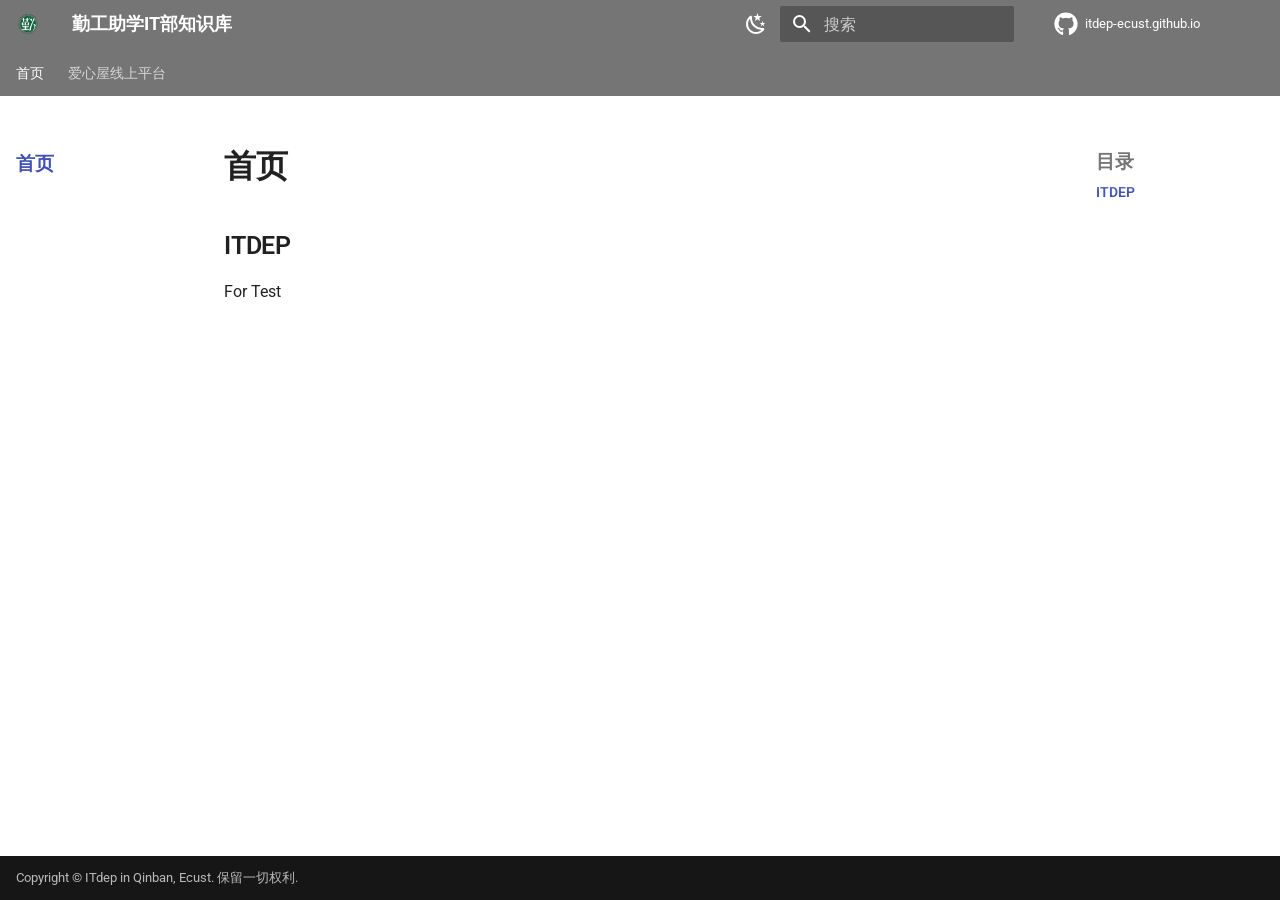
==== index.html @ bd647546 "deploy: 013343c3f92d697eff76217063f8439261c74e7e" ====
<!doctype html>
<html lang="zh" class="no-js">
  <head>
    
      <meta charset="utf-8">
      <meta name="viewport" content="width=device-width,initial-scale=1">
      
      
        <meta name="author" content="IT-dep in qinban, ECUST.">
      
      
      
      
        <link rel="next" href="%E7%88%B1%E5%BF%83%E5%B1%8B%E7%BA%BF%E4%B8%8A%E5%B9%B3%E5%8F%B0/maintenance/readme/">
      
      
        
      
      
      <link rel="icon" href="asserts/images/ITLogo.ico">
      <meta name="generator" content="mkdocs-1.6.1, mkdocs-material-9.7.4">
    
    
      
        <title>勤工助学IT部知识库</title>
      
    
    
      <link rel="stylesheet" href="assets/stylesheets/main.484c7ddc.min.css">
      
        
        <link rel="stylesheet" href="assets/stylesheets/palette.ab4e12ef.min.css">
      
      
  
  
    
      
      
    
  
    
      
      
    
  
  
  <style>:root{--md-admonition-icon--note:url('data:image/svg+xml;charset=utf-8,%3Csvg%20xmlns%3D%22http%3A//www.w3.org/2000/svg%22%20viewBox%3D%220%200%2016%2016%22%3E%3Cpath%20d%3D%22M1%207.775V2.75C1%201.784%201.784%201%202.75%201h5.025c.464%200%20.91.184%201.238.513l6.25%206.25a1.75%201.75%200%200%201%200%202.474l-5.026%205.026a1.75%201.75%200%200%201-2.474%200l-6.25-6.25A1.75%201.75%200%200%201%201%207.775m1.5%200c0%20.066.026.13.073.177l6.25%206.25a.25.25%200%200%200%20.354%200l5.025-5.025a.25.25%200%200%200%200-.354l-6.25-6.25a.25.25%200%200%200-.177-.073H2.75a.25.25%200%200%200-.25.25ZM6%205a1%201%200%201%201%200%202%201%201%200%200%201%200-2%22/%3E%3C/svg%3E');--md-admonition-icon--tip:url('data:image/svg+xml;charset=utf-8,%3Csvg%20xmlns%3D%22http%3A//www.w3.org/2000/svg%22%20viewBox%3D%220%200%2016%2016%22%3E%3Cpath%20d%3D%22M8%201.5c-2.363%200-4%201.69-4%203.75%200%20.984.424%201.625.984%202.304l.214.253c.223.264.47.556.673.848.284.411.537.896.621%201.49a.75.75%200%200%201-1.484.211c-.04-.282-.163-.547-.37-.847a9%209%200%200%200-.542-.68q-.126-.149-.268-.32C3.201%207.75%202.5%206.766%202.5%205.25%202.5%202.31%204.863%200%208%200s5.5%202.31%205.5%205.25c0%201.516-.701%202.5-1.328%203.259q-.142.172-.268.319c-.207.245-.383.453-.541.681-.208.3-.33.565-.37.847a.751.751%200%200%201-1.485-.212c.084-.593.337-1.078.621-1.489.203-.292.45-.584.673-.848q.113-.133.213-.253c.561-.679.985-1.32.985-2.304%200-2.06-1.637-3.75-4-3.75M5.75%2012h4.5a.75.75%200%200%201%200%201.5h-4.5a.75.75%200%200%201%200-1.5M6%2015.25a.75.75%200%200%201%20.75-.75h2.5a.75.75%200%200%201%200%201.5h-2.5a.75.75%200%200%201-.75-.75%22/%3E%3C/svg%3E');}</style>



    
    
      
    
    
      
        
        
        <link rel="preconnect" href="https://fonts.gstatic.com" crossorigin>
        <link rel="stylesheet" href="https://fonts.googleapis.com/css?family=Roboto:300,300i,400,400i,700,700i%7CRoboto+Mono:400,400i,700,700i&display=fallback">
        <style>:root{--md-text-font:"Roboto";--md-code-font:"Roboto Mono"}</style>
      
    
    
      <link rel="stylesheet" href="asserts/css/extra.css">
    
    <script>__md_scope=new URL(".",location),__md_hash=e=>[...e].reduce(((e,_)=>(e<<5)-e+_.charCodeAt(0)),0),__md_get=(e,_=localStorage,t=__md_scope)=>JSON.parse(_.getItem(t.pathname+"."+e)),__md_set=(e,_,t=localStorage,a=__md_scope)=>{try{t.setItem(a.pathname+"."+e,JSON.stringify(_))}catch(e){}}</script>
    
      

    
    
  </head>
  
  
    
    
      
    
    
    
    
    <body dir="ltr" data-md-color-scheme="default" data-md-color-primary="grey" data-md-color-accent="cyan">
  
    
    <input class="md-toggle" data-md-toggle="drawer" type="checkbox" id="__drawer" autocomplete="off">
    <input class="md-toggle" data-md-toggle="search" type="checkbox" id="__search" autocomplete="off">
    <label class="md-overlay" for="__drawer"></label>
    <div data-md-component="skip">
      
        
        <a href="#itdep" class="md-skip">
          跳转至
        </a>
      
    </div>
    <div data-md-component="announce">
      
    </div>
    
    
      

<header class="md-header" data-md-component="header">
  <nav class="md-header__inner md-grid" aria-label="页眉">
    <a href="." title="勤工助学IT部知识库" class="md-header__button md-logo" aria-label="勤工助学IT部知识库" data-md-component="logo">
      
  <img src="asserts/images/qzzxLogo-L.jpg" alt="logo">

    </a>
    <label class="md-header__button md-icon" for="__drawer">
      
      <svg xmlns="http://www.w3.org/2000/svg" viewBox="0 0 24 24"><path d="M3 6h18v2H3zm0 5h18v2H3zm0 5h18v2H3z"/></svg>
    </label>
    <div class="md-header__title" data-md-component="header-title">
      <div class="md-header__ellipsis">
        <div class="md-header__topic">
          <span class="md-ellipsis">
            勤工助学IT部知识库
          </span>
        </div>
        <div class="md-header__topic" data-md-component="header-topic">
          <span class="md-ellipsis">
            
              首页
            
          </span>
        </div>
      </div>
    </div>
    
      
        <form class="md-header__option" data-md-component="palette">
  
    
    
    
    <input class="md-option" data-md-color-media="" data-md-color-scheme="default" data-md-color-primary="grey" data-md-color-accent="cyan"  aria-label="切换至夜间模式"  type="radio" name="__palette" id="__palette_0">
    
      <label class="md-header__button md-icon" title="切换至夜间模式" for="__palette_1" hidden>
        <svg xmlns="http://www.w3.org/2000/svg" viewBox="0 0 24 24"><path d="m17.75 4.09-2.53 1.94.91 3.06-2.63-1.81-2.63 1.81.91-3.06-2.53-1.94L12.44 4l1.06-3 1.06 3zm3.5 6.91-1.64 1.25.59 1.98-1.7-1.17-1.7 1.17.59-1.98L15.75 11l2.06-.05L18.5 9l.69 1.95zm-2.28 4.95c.83-.08 1.72 1.1 1.19 1.85-.32.45-.66.87-1.08 1.27C15.17 23 8.84 23 4.94 19.07c-3.91-3.9-3.91-10.24 0-14.14.4-.4.82-.76 1.27-1.08.75-.53 1.93.36 1.85 1.19-.27 2.86.69 5.83 2.89 8.02a9.96 9.96 0 0 0 8.02 2.89m-1.64 2.02a12.08 12.08 0 0 1-7.8-3.47c-2.17-2.19-3.33-5-3.49-7.82-2.81 3.14-2.7 7.96.31 10.98 3.02 3.01 7.84 3.12 10.98.31"/></svg>
      </label>
    
  
    
    
    
    <input class="md-option" data-md-color-media="" data-md-color-scheme="slate" data-md-color-primary="black" data-md-color-accent="cyan"  aria-label="切换至日间模式"  type="radio" name="__palette" id="__palette_1">
    
      <label class="md-header__button md-icon" title="切换至日间模式" for="__palette_0" hidden>
        <svg xmlns="http://www.w3.org/2000/svg" viewBox="0 0 24 24"><path d="M12 7a5 5 0 0 1 5 5 5 5 0 0 1-5 5 5 5 0 0 1-5-5 5 5 0 0 1 5-5m0 2a3 3 0 0 0-3 3 3 3 0 0 0 3 3 3 3 0 0 0 3-3 3 3 0 0 0-3-3m0-7 2.39 3.42C13.65 5.15 12.84 5 12 5s-1.65.15-2.39.42zM3.34 7l4.16-.35A7.2 7.2 0 0 0 5.94 8.5c-.44.74-.69 1.5-.83 2.29zm.02 10 1.76-3.77a7.131 7.131 0 0 0 2.38 4.14zM20.65 7l-1.77 3.79a7.02 7.02 0 0 0-2.38-4.15zm-.01 10-4.14.36c.59-.51 1.12-1.14 1.54-1.86.42-.73.69-1.5.83-2.29zM12 22l-2.41-3.44c.74.27 1.55.44 2.41.44.82 0 1.63-.17 2.37-.44z"/></svg>
      </label>
    
  
</form>
      
    
    
      <script>var palette=__md_get("__palette");if(palette&&palette.color){if("(prefers-color-scheme)"===palette.color.media){var media=matchMedia("(prefers-color-scheme: light)"),input=document.querySelector(media.matches?"[data-md-color-media='(prefers-color-scheme: light)']":"[data-md-color-media='(prefers-color-scheme: dark)']");palette.color.media=input.getAttribute("data-md-color-media"),palette.color.scheme=input.getAttribute("data-md-color-scheme"),palette.color.primary=input.getAttribute("data-md-color-primary"),palette.color.accent=input.getAttribute("data-md-color-accent")}for(var[key,value]of Object.entries(palette.color))document.body.setAttribute("data-md-color-"+key,value)}</script>
    
    
    
      
      
        <label class="md-header__button md-icon" for="__search">
          
          <svg xmlns="http://www.w3.org/2000/svg" viewBox="0 0 24 24"><path d="M9.5 3A6.5 6.5 0 0 1 16 9.5c0 1.61-.59 3.09-1.56 4.23l.27.27h.79l5 5-1.5 1.5-5-5v-.79l-.27-.27A6.52 6.52 0 0 1 9.5 16 6.5 6.5 0 0 1 3 9.5 6.5 6.5 0 0 1 9.5 3m0 2C7 5 5 7 5 9.5S7 14 9.5 14 14 12 14 9.5 12 5 9.5 5"/></svg>
        </label>
        <div class="md-search" data-md-component="search" role="dialog">
  <label class="md-search__overlay" for="__search"></label>
  <div class="md-search__inner" role="search">
    <form class="md-search__form" name="search">
      <input type="text" class="md-search__input" name="query" aria-label="搜索" placeholder="搜索" autocapitalize="off" autocorrect="off" autocomplete="off" spellcheck="false" data-md-component="search-query" required>
      <label class="md-search__icon md-icon" for="__search">
        
        <svg xmlns="http://www.w3.org/2000/svg" viewBox="0 0 24 24"><path d="M9.5 3A6.5 6.5 0 0 1 16 9.5c0 1.61-.59 3.09-1.56 4.23l.27.27h.79l5 5-1.5 1.5-5-5v-.79l-.27-.27A6.52 6.52 0 0 1 9.5 16 6.5 6.5 0 0 1 3 9.5 6.5 6.5 0 0 1 9.5 3m0 2C7 5 5 7 5 9.5S7 14 9.5 14 14 12 14 9.5 12 5 9.5 5"/></svg>
        
        <svg xmlns="http://www.w3.org/2000/svg" viewBox="0 0 24 24"><path d="M20 11v2H8l5.5 5.5-1.42 1.42L4.16 12l7.92-7.92L13.5 5.5 8 11z"/></svg>
      </label>
      <nav class="md-search__options" aria-label="查找">
        
        <button type="reset" class="md-search__icon md-icon" title="清空当前内容" aria-label="清空当前内容" tabindex="-1">
          
          <svg xmlns="http://www.w3.org/2000/svg" viewBox="0 0 24 24"><path d="M19 6.41 17.59 5 12 10.59 6.41 5 5 6.41 10.59 12 5 17.59 6.41 19 12 13.41 17.59 19 19 17.59 13.41 12z"/></svg>
        </button>
      </nav>
      
        <div class="md-search__suggest" data-md-component="search-suggest"></div>
      
    </form>
    <div class="md-search__output">
      <div class="md-search__scrollwrap" tabindex="0" data-md-scrollfix>
        <div class="md-search-result" data-md-component="search-result">
          <div class="md-search-result__meta">
            正在初始化搜索引擎
          </div>
          <ol class="md-search-result__list" role="presentation"></ol>
        </div>
      </div>
    </div>
  </div>
</div>
      
    
    
      <div class="md-header__source">
        <a href="https://github.com/ITdep-Ecust/itdep-ecust.github.io" title="前往仓库" class="md-source" data-md-component="source">
  <div class="md-source__icon md-icon">
    
    <svg xmlns="http://www.w3.org/2000/svg" viewBox="0 0 512 512"><!--! Font Awesome Free 7.1.0 by @fontawesome - https://fontawesome.com License - https://fontawesome.com/license/free (Icons: CC BY 4.0, Fonts: SIL OFL 1.1, Code: MIT License) Copyright 2025 Fonticons, Inc.--><path d="M173.9 397.4c0 2-2.3 3.6-5.2 3.6-3.3.3-5.6-1.3-5.6-3.6 0-2 2.3-3.6 5.2-3.6 3-.3 5.6 1.3 5.6 3.6m-31.1-4.5c-.7 2 1.3 4.3 4.3 4.9 2.6 1 5.6 0 6.2-2s-1.3-4.3-4.3-5.2c-2.6-.7-5.5.3-6.2 2.3m44.2-1.7c-2.9.7-4.9 2.6-4.6 4.9.3 2 2.9 3.3 5.9 2.6 2.9-.7 4.9-2.6 4.6-4.6-.3-1.9-3-3.2-5.9-2.9M252.8 8C114.1 8 8 113.3 8 252c0 110.9 69.8 205.8 169.5 239.2 12.8 2.3 17.3-5.6 17.3-12.1 0-6.2-.3-40.4-.3-61.4 0 0-70 15-84.7-29.8 0 0-11.4-29.1-27.8-36.6 0 0-22.9-15.7 1.6-15.4 0 0 24.9 2 38.6 25.8 21.9 38.6 58.6 27.5 72.9 20.9 2.3-16 8.8-27.1 16-33.7-55.9-6.2-112.3-14.3-112.3-110.5 0-27.5 7.6-41.3 23.6-58.9-2.6-6.5-11.1-33.3 2.6-67.9 20.9-6.5 69 27 69 27 20-5.6 41.5-8.5 62.8-8.5s42.8 2.9 62.8 8.5c0 0 48.1-33.6 69-27 13.7 34.7 5.2 61.4 2.6 67.9 16 17.7 25.8 31.5 25.8 58.9 0 96.5-58.9 104.2-114.8 110.5 9.2 7.9 17 22.9 17 46.4 0 33.7-.3 75.4-.3 83.6 0 6.5 4.6 14.4 17.3 12.1C436.2 457.8 504 362.9 504 252 504 113.3 391.5 8 252.8 8M105.2 352.9c-1.3 1-1 3.3.7 5.2 1.6 1.6 3.9 2.3 5.2 1 1.3-1 1-3.3-.7-5.2-1.6-1.6-3.9-2.3-5.2-1m-10.8-8.1c-.7 1.3.3 2.9 2.3 3.9 1.6 1 3.6.7 4.3-.7.7-1.3-.3-2.9-2.3-3.9-2-.6-3.6-.3-4.3.7m32.4 35.6c-1.6 1.3-1 4.3 1.3 6.2 2.3 2.3 5.2 2.6 6.5 1 1.3-1.3.7-4.3-1.3-6.2-2.2-2.3-5.2-2.6-6.5-1m-11.4-14.7c-1.6 1-1.6 3.6 0 5.9s4.3 3.3 5.6 2.3c1.6-1.3 1.6-3.9 0-6.2-1.4-2.3-4-3.3-5.6-2"/></svg>
  </div>
  <div class="md-source__repository">
    itdep-ecust.github.io
  </div>
</a>
      </div>
    
  </nav>
  
</header>
    
    <div class="md-container" data-md-component="container">
      
      
        
          
            
<nav class="md-tabs" aria-label="标签" data-md-component="tabs">
  <div class="md-grid">
    <ul class="md-tabs__list">
      
        
  
  
  
    
  
  
    <li class="md-tabs__item md-tabs__item--active">
      <a href="." class="md-tabs__link">
        
  
  
    
  
  首页

      </a>
    </li>
  

      
        
  
  
  
  
    
    
      <li class="md-tabs__item">
        <a href="%E7%88%B1%E5%BF%83%E5%B1%8B%E7%BA%BF%E4%B8%8A%E5%B9%B3%E5%8F%B0/maintenance/readme/" class="md-tabs__link">
          
  
  
  爱心屋线上平台

        </a>
      </li>
    
  

      
    </ul>
  </div>
</nav>
          
        
      
      <main class="md-main" data-md-component="main">
        <div class="md-main__inner md-grid">
          
            
              
              <div class="md-sidebar md-sidebar--primary" data-md-component="sidebar" data-md-type="navigation" >
                <div class="md-sidebar__scrollwrap">
                  <div class="md-sidebar__inner">
                    


  


<nav class="md-nav md-nav--primary md-nav--lifted" aria-label="导航栏" data-md-level="0">
  <label class="md-nav__title" for="__drawer">
    <a href="." title="勤工助学IT部知识库" class="md-nav__button md-logo" aria-label="勤工助学IT部知识库" data-md-component="logo">
      
  <img src="asserts/images/qzzxLogo-L.jpg" alt="logo">

    </a>
    勤工助学IT部知识库
  </label>
  
    <div class="md-nav__source">
      <a href="https://github.com/ITdep-Ecust/itdep-ecust.github.io" title="前往仓库" class="md-source" data-md-component="source">
  <div class="md-source__icon md-icon">
    
    <svg xmlns="http://www.w3.org/2000/svg" viewBox="0 0 512 512"><!--! Font Awesome Free 7.1.0 by @fontawesome - https://fontawesome.com License - https://fontawesome.com/license/free (Icons: CC BY 4.0, Fonts: SIL OFL 1.1, Code: MIT License) Copyright 2025 Fonticons, Inc.--><path d="M173.9 397.4c0 2-2.3 3.6-5.2 3.6-3.3.3-5.6-1.3-5.6-3.6 0-2 2.3-3.6 5.2-3.6 3-.3 5.6 1.3 5.6 3.6m-31.1-4.5c-.7 2 1.3 4.3 4.3 4.9 2.6 1 5.6 0 6.2-2s-1.3-4.3-4.3-5.2c-2.6-.7-5.5.3-6.2 2.3m44.2-1.7c-2.9.7-4.9 2.6-4.6 4.9.3 2 2.9 3.3 5.9 2.6 2.9-.7 4.9-2.6 4.6-4.6-.3-1.9-3-3.2-5.9-2.9M252.8 8C114.1 8 8 113.3 8 252c0 110.9 69.8 205.8 169.5 239.2 12.8 2.3 17.3-5.6 17.3-12.1 0-6.2-.3-40.4-.3-61.4 0 0-70 15-84.7-29.8 0 0-11.4-29.1-27.8-36.6 0 0-22.9-15.7 1.6-15.4 0 0 24.9 2 38.6 25.8 21.9 38.6 58.6 27.5 72.9 20.9 2.3-16 8.8-27.1 16-33.7-55.9-6.2-112.3-14.3-112.3-110.5 0-27.5 7.6-41.3 23.6-58.9-2.6-6.5-11.1-33.3 2.6-67.9 20.9-6.5 69 27 69 27 20-5.6 41.5-8.5 62.8-8.5s42.8 2.9 62.8 8.5c0 0 48.1-33.6 69-27 13.7 34.7 5.2 61.4 2.6 67.9 16 17.7 25.8 31.5 25.8 58.9 0 96.5-58.9 104.2-114.8 110.5 9.2 7.9 17 22.9 17 46.4 0 33.7-.3 75.4-.3 83.6 0 6.5 4.6 14.4 17.3 12.1C436.2 457.8 504 362.9 504 252 504 113.3 391.5 8 252.8 8M105.2 352.9c-1.3 1-1 3.3.7 5.2 1.6 1.6 3.9 2.3 5.2 1 1.3-1 1-3.3-.7-5.2-1.6-1.6-3.9-2.3-5.2-1m-10.8-8.1c-.7 1.3.3 2.9 2.3 3.9 1.6 1 3.6.7 4.3-.7.7-1.3-.3-2.9-2.3-3.9-2-.6-3.6-.3-4.3.7m32.4 35.6c-1.6 1.3-1 4.3 1.3 6.2 2.3 2.3 5.2 2.6 6.5 1 1.3-1.3.7-4.3-1.3-6.2-2.2-2.3-5.2-2.6-6.5-1m-11.4-14.7c-1.6 1-1.6 3.6 0 5.9s4.3 3.3 5.6 2.3c1.6-1.3 1.6-3.9 0-6.2-1.4-2.3-4-3.3-5.6-2"/></svg>
  </div>
  <div class="md-source__repository">
    itdep-ecust.github.io
  </div>
</a>
    </div>
  
  <ul class="md-nav__list" data-md-scrollfix>
    
      
      
  
  
    
  
  
  
    <li class="md-nav__item md-nav__item--active">
      
      <input class="md-nav__toggle md-toggle" type="checkbox" id="__toc">
      
      
      
        <label class="md-nav__link md-nav__link--active" for="__toc">
          
  
  
  <span class="md-ellipsis">
    
  
    首页
  

    
  </span>
  
  

          <span class="md-nav__icon md-icon"></span>
        </label>
      
      <a href="." class="md-nav__link md-nav__link--active">
        
  
  
  <span class="md-ellipsis">
    
  
    首页
  

    
  </span>
  
  

      </a>
      
        

<nav class="md-nav md-nav--secondary" aria-label="目录">
  
  
  
  
    <label class="md-nav__title" for="__toc">
      <span class="md-nav__icon md-icon"></span>
      目录
    </label>
    <ul class="md-nav__list" data-md-component="toc" data-md-scrollfix>
      
        <li class="md-nav__item">
  <a href="#itdep" class="md-nav__link">
    <span class="md-ellipsis">
      
        ITDEP
      
    </span>
  </a>
  
</li>
      
    </ul>
  
</nav>
      
    </li>
  

    
      
      
  
  
  
  
    
    
    
    
      
      
        
      
    
    
    <li class="md-nav__item md-nav__item--nested">
      
        
        
        <input class="md-nav__toggle md-toggle " type="checkbox" id="__nav_2" >
        
          
          <label class="md-nav__link" for="__nav_2" id="__nav_2_label" tabindex="0">
            
  
  
  <span class="md-ellipsis">
    
  
    爱心屋线上平台
  

    
  </span>
  
  

            <span class="md-nav__icon md-icon"></span>
          </label>
        
        <nav class="md-nav" data-md-level="1" aria-labelledby="__nav_2_label" aria-expanded="false">
          <label class="md-nav__title" for="__nav_2">
            <span class="md-nav__icon md-icon"></span>
            
  
    爱心屋线上平台
  

          </label>
          <ul class="md-nav__list" data-md-scrollfix>
            
              
                
  
  
  
  
    <li class="md-nav__item">
      <a href="%E7%88%B1%E5%BF%83%E5%B1%8B%E7%BA%BF%E4%B8%8A%E5%B9%B3%E5%8F%B0/maintenance/readme/" class="md-nav__link">
        
  
  
  <span class="md-ellipsis">
    
  
    维护
  

    
  </span>
  
  

      </a>
    </li>
  

              
            
              
                
  
  
  
  
    <li class="md-nav__item">
      <a href="%E7%88%B1%E5%BF%83%E5%B1%8B%E7%BA%BF%E4%B8%8A%E5%B9%B3%E5%8F%B0/deploy/readme/" class="md-nav__link">
        
  
  
  <span class="md-ellipsis">
    
  
    部署
  

    
  </span>
  
  

      </a>
    </li>
  

              
            
          </ul>
        </nav>
      
    </li>
  

    
  </ul>
</nav>
                  </div>
                </div>
              </div>
            
            
              
              <div class="md-sidebar md-sidebar--secondary" data-md-component="sidebar" data-md-type="toc" >
                <div class="md-sidebar__scrollwrap">
                  <div class="md-sidebar__inner">
                    

<nav class="md-nav md-nav--secondary" aria-label="目录">
  
  
  
  
    <label class="md-nav__title" for="__toc">
      <span class="md-nav__icon md-icon"></span>
      目录
    </label>
    <ul class="md-nav__list" data-md-component="toc" data-md-scrollfix>
      
        <li class="md-nav__item">
  <a href="#itdep" class="md-nav__link">
    <span class="md-ellipsis">
      
        ITDEP
      
    </span>
  </a>
  
</li>
      
    </ul>
  
</nav>
                  </div>
                </div>
              </div>
            
          
          
            <div class="md-content" data-md-component="content">
              
              <article class="md-content__inner md-typeset">
                
                  


  
  


  <h1>首页</h1>

<h2 id="itdep">ITDEP<a class="headerlink" href="#itdep" title="Permanent link">&para;</a></h2>
<p>For Test</p>












                
              </article>
            </div>
          
          
  <script>var tabs=__md_get("__tabs");if(Array.isArray(tabs))e:for(var set of document.querySelectorAll(".tabbed-set")){var labels=set.querySelector(".tabbed-labels");for(var tab of tabs)for(var label of labels.getElementsByTagName("label"))if(label.innerText.trim()===tab){var input=document.getElementById(label.htmlFor);input.checked=!0;continue e}}</script>

<script>var target=document.getElementById(location.hash.slice(1));target&&target.name&&(target.checked=target.name.startsWith("__tabbed_"))</script>
        </div>
        
          <button type="button" class="md-top md-icon" data-md-component="top" hidden>
  
  <svg xmlns="http://www.w3.org/2000/svg" viewBox="0 0 24 24"><path d="M13 20h-2V8l-5.5 5.5-1.42-1.42L12 4.16l7.92 7.92-1.42 1.42L13 8z"/></svg>
  回到页面顶部
</button>
        
      </main>
      
        <footer class="md-footer">
  
  <div class="md-footer-meta md-typeset">
    <div class="md-footer-meta__inner md-grid">
      <div class="md-copyright">
  
    <div class="md-copyright__highlight">
      Copyright &copy; ITdep in Qinban, Ecust. 保留一切权利.
    </div>
  
  
</div>
      
    </div>
  </div>
</footer>
      
    </div>
    <div class="md-dialog" data-md-component="dialog">
      <div class="md-dialog__inner md-typeset"></div>
    </div>
    
    
    
      
      
      <script id="__config" type="application/json">{"annotate": null, "base": ".", "features": ["navigation.tabs", "navigation.sections", "navigation.top", "search.suggest", "search.highlight", "content.tabs.link"], "search": "assets/javascripts/workers/search.2c215733.min.js", "tags": null, "translations": {"clipboard.copied": "\u5df2\u590d\u5236", "clipboard.copy": "\u590d\u5236", "search.result.more.one": "\u5728\u8be5\u9875\u4e0a\u8fd8\u6709 1 \u4e2a\u7b26\u5408\u6761\u4ef6\u7684\u7ed3\u679c", "search.result.more.other": "\u5728\u8be5\u9875\u4e0a\u8fd8\u6709 # \u4e2a\u7b26\u5408\u6761\u4ef6\u7684\u7ed3\u679c", "search.result.none": "\u6ca1\u6709\u627e\u5230\u7b26\u5408\u6761\u4ef6\u7684\u7ed3\u679c", "search.result.one": "\u627e\u5230 1 \u4e2a\u7b26\u5408\u6761\u4ef6\u7684\u7ed3\u679c", "search.result.other": "# \u4e2a\u7b26\u5408\u6761\u4ef6\u7684\u7ed3\u679c", "search.result.placeholder": "\u952e\u5165\u4ee5\u5f00\u59cb\u641c\u7d22", "search.result.term.missing": "\u7f3a\u5c11", "select.version": "\u9009\u62e9\u5f53\u524d\u7248\u672c"}, "version": null}</script>
    
    
      <script src="assets/javascripts/bundle.79ae519e.min.js"></script>
      
    
  </body>
</html>
---- assets/stylesheets/main.484c7ddc.min.css ----
@charset "UTF-8";html{-webkit-text-size-adjust:none;-moz-text-size-adjust:none;text-size-adjust:none;box-sizing:border-box}*,:after,:before{box-sizing:inherit}@media (prefers-reduced-motion){*,:after,:before{transition:none!important}}body{margin:0}a,button,input,label{-webkit-tap-highlight-color:transparent}a{color:inherit;text-decoration:none}hr{border:0;box-sizing:initial;display:block;height:.05rem;overflow:visible;padding:0}small{font-size:80%}sub,sup{line-height:1em}img{border-style:none}table{border-collapse:initial;border-spacing:0}td,th{font-weight:400;vertical-align:top}button{background:#0000;border:0;font-family:inherit;font-size:inherit;margin:0;padding:0}input{border:0;outline:none}:root{--md-primary-fg-color:#4051b5;--md-primary-fg-color--light:#5d6cc0;--md-primary-fg-color--dark:#303fa1;--md-primary-bg-color:#fff;--md-primary-bg-color--light:#ffffffb3;--md-accent-fg-color:#526cfe;--md-accent-fg-color--transparent:#526cfe1a;--md-accent-bg-color:#fff;--md-accent-bg-color--light:#ffffffb3}[data-md-color-scheme=default]{color-scheme:light}[data-md-color-scheme=default] img[src$="#gh-dark-mode-only"],[data-md-color-scheme=default] img[src$="#only-dark"]{display:none}:root,[data-md-color-scheme=default]{--md-hue:225deg;--md-default-fg-color:#000000de;--md-default-fg-color--light:#0000008a;--md-default-fg-color--lighter:#00000052;--md-default-fg-color--lightest:#00000012;--md-default-bg-color:#fff;--md-default-bg-color--light:#ffffffb3;--md-default-bg-color--lighter:#ffffff4d;--md-default-bg-color--lightest:#ffffff1f;--md-code-fg-color:#36464e;--md-code-bg-color:#f5f5f5;--md-code-bg-color--light:#f5f5f5b3;--md-code-bg-color--lighter:#f5f5f54d;--md-code-hl-color:#4287ff;--md-code-hl-color--light:#4287ff1a;--md-code-hl-number-color:#d52a2a;--md-code-hl-special-color:#db1457;--md-code-hl-function-color:#a846b9;--md-code-hl-constant-color:#6e59d9;--md-code-hl-keyword-color:#3f6ec6;--md-code-hl-string-color:#1c7d4d;--md-code-hl-name-color:var(--md-code-fg-color);--md-code-hl-operator-color:var(--md-default-fg-color--light);--md-code-hl-punctuation-color:var(--md-default-fg-color--light);--md-code-hl-comment-color:var(--md-default-fg-color--light);--md-code-hl-generic-color:var(--md-default-fg-color--light);--md-code-hl-variable-color:var(--md-default-fg-color--light);--md-typeset-color:var(--md-default-fg-color);--md-typeset-a-color:var(--md-primary-fg-color);--md-typeset-del-color:#f5503d26;--md-typeset-ins-color:#0bd57026;--md-typeset-kbd-color:#fafafa;--md-typeset-kbd-accent-color:#fff;--md-typeset-kbd-border-color:#b8b8b8;--md-typeset-mark-color:#ffff0080;--md-typeset-table-color:#0000001f;--md-typeset-table-color--light:rgba(0,0,0,.035);--md-admonition-fg-color:var(--md-default-fg-color);--md-admonition-bg-color:var(--md-default-bg-color);--md-warning-fg-color:#000000de;--md-warning-bg-color:#ff9;--md-footer-fg-color:#fff;--md-footer-fg-color--light:#ffffffb3;--md-footer-fg-color--lighter:#ffffff73;--md-footer-bg-color:#000000de;--md-footer-bg-color--dark:#00000052;--md-shadow-z1:0 0.2rem 0.5rem #0000000d,0 0 0.05rem #0000001a;--md-shadow-z2:0 0.2rem 0.5rem #0000001a,0 0 0.05rem #00000040;--md-shadow-z3:0 0.2rem 0.5rem #0003,0 0 0.05rem #00000059}.md-icon svg{fill:currentcolor;display:block;height:1.2rem;width:1.2rem}body{-webkit-font-smoothing:antialiased;-moz-osx-font-smoothing:grayscale;--md-text-font-family:var(--md-text-font,_),-apple-system,BlinkMacSystemFont,Helvetica,Arial,sans-serif;--md-code-font-family:var(--md-code-font,_),SFMono-Regular,Consolas,Menlo,monospace}aside,body,input{font-feature-settings:"kern","liga";color:var(--md-typeset-color);font-family:var(--md-text-font-family)}code,kbd,pre{font-feature-settings:"kern";font-family:var(--md-code-font-family)}:root{--md-typeset-table-sort-icon:url('data:image/svg+xml;charset=utf-8,<svg xmlns="http://www.w3.org/2000/svg" viewBox="0 0 24 24"><path d="m18 21-4-4h3V7h-3l4-4 4 4h-3v10h3M2 19v-2h10v2M2 13v-2h7v2M2 7V5h4v2z"/></svg>');--md-typeset-table-sort-icon--asc:url('data:image/svg+xml;charset=utf-8,<svg xmlns="http://www.w3.org/2000/svg" viewBox="0 0 24 24"><path d="M19 17h3l-4 4-4-4h3V3h2M2 17h10v2H2M6 5v2H2V5m0 6h7v2H2z"/></svg>');--md-typeset-table-sort-icon--desc:url('data:image/svg+xml;charset=utf-8,<svg xmlns="http://www.w3.org/2000/svg" viewBox="0 0 24 24"><path d="M19 7h3l-4-4-4 4h3v14h2M2 17h10v2H2M6 5v2H2V5m0 6h7v2H2z"/></svg>')}.md-typeset{-webkit-print-color-adjust:exact;color-adjust:exact;font-size:.8rem;line-height:1.6;overflow-wrap:break-word}@media print{.md-typeset{font-size:.68rem}}.md-typeset blockquote,.md-typeset dl,.md-typeset figure,.md-typeset ol,.md-typeset pre,.md-typeset ul{margin-bottom:1em;margin-top:1em}.md-typeset h1{color:var(--md-default-fg-color--light);font-size:2em;line-height:1.3;margin:0 0 1.25em}.md-typeset h1,.md-typeset h2{font-weight:300;letter-spacing:-.01em}.md-typeset h2{font-size:1.5625em;line-height:1.4;margin:1.6em 0 .64em}.md-typeset h3{font-size:1.25em;font-weight:400;letter-spacing:-.01em;line-height:1.5;margin:1.6em 0 .8em}.md-typeset h2+h3{margin-top:.8em}.md-typeset h4{font-weight:700;letter-spacing:-.01em;margin:1em 0}.md-typeset h5,.md-typeset h6{color:var(--md-default-fg-color--light);font-size:.8em;font-weight:700;letter-spacing:-.01em;margin:1.25em 0}.md-typeset h5{text-transform:uppercase}.md-typeset h5 code{text-transform:none}.md-typeset hr{border-bottom:.05rem solid var(--md-default-fg-color--lightest);display:flow-root;margin:1.5em 0}.md-typeset a{color:var(--md-typeset-a-color);word-break:break-word}.md-typeset a,.md-typeset a:before{transition:color 125ms}.md-typeset a:focus,.md-typeset a:hover{color:var(--md-accent-fg-color)}.md-typeset a:focus code,.md-typeset a:hover code{background-color:var(--md-accent-fg-color--transparent);color:var(--md-accent-fg-color)}.md-typeset a code{color:var(--md-typeset-a-color)}.md-typeset a.focus-visible{outline-color:var(--md-accent-fg-color);outline-offset:.2rem}.md-typeset code,.md-typeset kbd,.md-typeset pre{color:var(--md-code-fg-color);direction:ltr;font-variant-ligatures:none;transition:background-color 125ms}@media print{.md-typeset code,.md-typeset kbd,.md-typeset pre{white-space:pre-wrap}}.md-typeset code{background-color:var(--md-code-bg-color);border-radius:.1rem;-webkit-box-decoration-break:clone;box-decoration-break:clone;font-size:.85em;padding:0 .2941176471em;transition:color 125ms,background-color 125ms;word-break:break-word}.md-typeset code:not(.focus-visible){-webkit-tap-highlight-color:transparent;outline:none}.md-typeset pre{display:flow-root;line-height:1.4;position:relative}.md-typeset pre>code{-webkit-box-decoration-break:slice;box-decoration-break:slice;box-shadow:none;display:block;margin:0;outline-color:var(--md-accent-fg-color);overflow:auto;padding:.7720588235em 1.1764705882em;scrollbar-color:var(--md-default-fg-color--lighter) #0000;scrollbar-width:thin;touch-action:auto;word-break:normal}.md-typeset pre>code:hover{scrollbar-color:var(--md-accent-fg-color) #0000}.md-typeset pre>code::-webkit-scrollbar{height:.2rem;width:.2rem}.md-typeset pre>code::-webkit-scrollbar-thumb{background-color:var(--md-default-fg-color--lighter)}.md-typeset pre>code::-webkit-scrollbar-thumb:hover{background-color:var(--md-accent-fg-color)}.md-typeset kbd{background-color:var(--md-typeset-kbd-color);border-radius:.1rem;box-shadow:0 .1rem 0 .05rem var(--md-typeset-kbd-border-color),0 .1rem 0 var(--md-typeset-kbd-border-color),0 -.1rem .2rem var(--md-typeset-kbd-accent-color) inset;color:var(--md-default-fg-color);display:inline-block;font-size:.75em;padding:0 .6666666667em;vertical-align:text-top;word-break:break-word}.md-typeset mark{background-color:var(--md-typeset-mark-color);-webkit-box-decoration-break:clone;box-decoration-break:clone;color:inherit;word-break:break-word}.md-typeset abbr{cursor:help;text-decoration:none}.md-typeset [data-preview],.md-typeset abbr{border-bottom:.05rem dotted var(--md-default-fg-color--light)}.md-typeset small{opacity:.75}[dir=ltr] .md-typeset sub,[dir=ltr] .md-typeset sup{margin-left:.078125em}[dir=rtl] .md-typeset sub,[dir=rtl] .md-typeset sup{margin-right:.078125em}[dir=ltr] .md-typeset blockquote{padding-left:.6rem}[dir=rtl] .md-typeset blockquote{padding-right:.6rem}[dir=ltr] .md-typeset blockquote{border-left:.2rem solid var(--md-default-fg-color--lighter)}[dir=rtl] .md-typeset blockquote{border-right:.2rem solid var(--md-default-fg-color--lighter)}.md-typeset blockquote{color:var(--md-default-fg-color--light);margin-left:0;margin-right:0}.md-typeset ul{list-style-type:disc}.md-typeset ul[type]{list-style-type:revert-layer}[dir=ltr] .md-typeset ol,[dir=ltr] .md-typeset ul{margin-left:.625em}[dir=rtl] .md-typeset ol,[dir=rtl] .md-typeset ul{margin-right:.625em}.md-typeset ol,.md-typeset ul{padding:0}.md-typeset ol:not([hidden]),.md-typeset ul:not([hidden]){display:flow-root}.md-typeset ol ol,.md-typeset ul ol{list-style-type:lower-alpha}.md-typeset ol ol ol,.md-typeset ul ol ol{list-style-type:lower-roman}.md-typeset ol ol ol ol,.md-typeset ul ol ol ol{list-style-type:upper-alpha}.md-typeset ol ol ol ol ol,.md-typeset ul ol ol ol ol{list-style-type:upper-roman}.md-typeset ol[type],.md-typeset ul[type]{list-style-type:revert-layer}[dir=ltr] .md-typeset ol li,[dir=ltr] .md-typeset ul li{margin-left:1.25em}[dir=rtl] .md-typeset ol li,[dir=rtl] .md-typeset ul li{margin-right:1.25em}.md-typeset ol li,.md-typeset ul li{margin-bottom:.5em}.md-typeset ol li blockquote,.md-typeset ol li p,.md-typeset ul li blockquote,.md-typeset ul li p{margin:.5em 0}.md-typeset ol li:last-child,.md-typeset ul li:last-child{margin-bottom:0}[dir=ltr] .md-typeset ol li ol,[dir=ltr] .md-typeset ol li ul,[dir=ltr] .md-typeset ul li ol,[dir=ltr] .md-typeset ul li ul{margin-left:.625em}[dir=rtl] .md-typeset ol li ol,[dir=rtl] .md-typeset ol li ul,[dir=rtl] .md-typeset ul li ol,[dir=rtl] .md-typeset ul li ul{margin-right:.625em}.md-typeset ol li ol,.md-typeset ol li ul,.md-typeset ul li ol,.md-typeset ul li ul{margin-bottom:.5em;margin-top:.5em}[dir=ltr] .md-typeset dd{margin-left:1.875em}[dir=rtl] .md-typeset dd{margin-right:1.875em}.md-typeset dd{margin-bottom:1.5em;margin-top:1em}.md-typeset img,.md-typeset svg,.md-typeset video{height:auto;max-width:100%}.md-typeset img[align=left]{margin:1em 1em 1em 0}.md-typeset img[align=right]{margin:1em 0 1em 1em}.md-typeset img[align]:only-child{margin-top:0}.md-typeset figure{display:flow-root;margin:1em auto;max-width:100%;text-align:center;width:fit-content}.md-typeset figure img{display:block;margin:0 auto}.md-typeset figcaption{font-style:italic;margin:1em auto;max-width:24rem}.md-typeset iframe{max-width:100%}.md-typeset table:not([class]){background-color:var(--md-default-bg-color);border:.05rem solid var(--md-typeset-table-color);border-radius:.1rem;display:inline-block;font-size:.64rem;max-width:100%;overflow:auto;touch-action:auto}@media print{.md-typeset table:not([class]){display:table}}.md-typeset table:not([class])+*{margin-top:1.5em}.md-typeset table:not([class]) td>:first-child,.md-typeset table:not([class]) th>:first-child{margin-top:0}.md-typeset table:not([class]) td>:last-child,.md-typeset table:not([class]) th>:last-child{margin-bottom:0}.md-typeset table:not([class]) td:not([align]),.md-typeset table:not([class]) th:not([align]){text-align:left}[dir=rtl] .md-typeset table:not([class]) td:not([align]),[dir=rtl] .md-typeset table:not([class]) th:not([align]){text-align:right}.md-typeset table:not([class]) th{font-weight:700;min-width:5rem;padding:.9375em 1.25em;vertical-align:top}.md-typeset table:not([class]) td{border-top:.05rem solid var(--md-typeset-table-color);padding:.9375em 1.25em;vertical-align:top}.md-typeset table:not([class]) tbody tr{transition:background-color 125ms}.md-typeset table:not([class]) tbody tr:hover{background-color:var(--md-typeset-table-color--light);box-shadow:0 .05rem 0 var(--md-default-bg-color) inset}.md-typeset table:not([class]) a{word-break:normal}.md-typeset table th[role=columnheader]{cursor:pointer}[dir=ltr] .md-typeset table th[role=columnheader]:after{margin-left:.5em}[dir=rtl] .md-typeset table th[role=columnheader]:after{margin-right:.5em}.md-typeset table th[role=columnheader]:after{content:"";display:inline-block;height:1.2em;-webkit-mask-image:var(--md-typeset-table-sort-icon);mask-image:var(--md-typeset-table-sort-icon);-webkit-mask-repeat:no-repeat;mask-repeat:no-repeat;-webkit-mask-size:contain;mask-size:contain;transition:background-color 125ms;vertical-align:text-bottom;width:1.2em}.md-typeset table th[role=columnheader]:hover:after{background-color:var(--md-default-fg-color--lighter)}.md-typeset table th[role=columnheader][aria-sort=ascending]:after{background-color:var(--md-default-fg-color--light);-webkit-mask-image:var(--md-typeset-table-sort-icon--asc);mask-image:var(--md-typeset-table-sort-icon--asc)}.md-typeset table th[role=columnheader][aria-sort=descending]:after{background-color:var(--md-default-fg-color--light);-webkit-mask-image:var(--md-typeset-table-sort-icon--desc);mask-image:var(--md-typeset-table-sort-icon--desc)}.md-typeset__scrollwrap{margin:1em -.8rem;overflow-x:auto;touch-action:auto}.md-typeset__table{display:inline-block;margin-bottom:.5em;padding:0 .8rem}@media print{.md-typeset__table{display:block}}html .md-typeset__table table{display:table;margin:0;overflow:hidden;width:100%}@media screen and (max-width:44.984375em){.md-content__inner>pre{margin:1em -.8rem}.md-content__inner>pre code{border-radius:0}}.md-typeset .md-author{border-radius:100%;display:block;flex-shrink:0;height:1.6rem;overflow:hidden;position:relative;transition:color 125ms,transform 125ms;width:1.6rem}.md-typeset .md-author img{display:block}.md-typeset .md-author--more{background:var(--md-default-fg-color--lightest);color:var(--md-default-fg-color--lighter);font-size:.6rem;font-weight:700;line-height:1.6rem;text-align:center}.md-typeset .md-author--long{height:2.4rem;width:2.4rem}.md-typeset a.md-author{transform:scale(1)}.md-typeset a.md-author img{border-radius:100%;filter:grayscale(100%) opacity(75%);transition:filter 125ms}.md-typeset a.md-author:focus,.md-typeset a.md-author:hover{transform:scale(1.1);z-index:1}.md-typeset a.md-author:focus img,.md-typeset a.md-author:hover img{filter:grayscale(0)}.md-banner{background-color:var(--md-footer-bg-color);color:var(--md-footer-fg-color);overflow:auto}@media print{.md-banner{display:none}}.md-banner--warning{background-color:var(--md-warning-bg-color);color:var(--md-warning-fg-color)}.md-banner__inner{font-size:.7rem;margin:.6rem auto;padding:0 .8rem}[dir=ltr] .md-banner__button{float:right}[dir=rtl] .md-banner__button{float:left}.md-banner__button{color:inherit;cursor:pointer;transition:opacity .25s}.no-js .md-banner__button{display:none}.md-banner__button:hover{opacity:.7}html{font-size:125%;height:100%;overflow-x:hidden}@media screen and (min-width:100em){html{font-size:137.5%}}@media screen and (min-width:125em){html{font-size:150%}}body{background-color:var(--md-default-bg-color);display:flex;flex-direction:column;font-size:.5rem;min-height:100%;position:relative;width:100%}@media print{body{display:block}}@media screen and (max-width:59.984375em){body[data-md-scrolllock]{position:fixed}}.md-grid{margin-left:auto;margin-right:auto;max-width:61rem}.md-container{display:flex;flex-direction:column;flex-grow:1}@media print{.md-container{display:block}}.md-main{flex-grow:1}.md-main__inner{display:flex;height:100%;margin-top:1.5rem}.md-ellipsis{overflow:hidden;text-overflow:ellipsis}.md-toggle{display:none}.md-option{height:0;opacity:0;position:absolute;width:0}.md-option:checked+label:not([hidden]){display:block}.md-option.focus-visible+label{outline-color:var(--md-accent-fg-color);outline-style:auto}.md-skip{background-color:var(--md-default-fg-color);border-radius:.1rem;color:var(--md-default-bg-color);font-size:.64rem;margin:.5rem;opacity:0;outline-color:var(--md-accent-fg-color);padding:.3rem .5rem;position:fixed;transform:translateY(.4rem);z-index:-1}.md-skip:focus{opacity:1;transform:translateY(0);transition:transform .25s cubic-bezier(.4,0,.2,1),opacity 175ms 75ms;z-index:10}@page{margin:25mm}:root{--md-clipboard-icon:url('data:image/svg+xml;charset=utf-8,<svg xmlns="http://www.w3.org/2000/svg" viewBox="0 0 24 24"><path d="M19 21H8V7h11m0-2H8a2 2 0 0 0-2 2v14a2 2 0 0 0 2 2h11a2 2 0 0 0 2-2V7a2 2 0 0 0-2-2m-3-4H4a2 2 0 0 0-2 2v14h2V3h12z"/></svg>')}.md-clipboard{border-radius:.1rem;color:var(--md-default-fg-color--lightest);cursor:pointer;height:1.5em;outline-color:var(--md-accent-fg-color);outline-offset:.1rem;transition:color .25s;width:1.5em;z-index:1}@media print{.md-clipboard{display:none}}.md-clipboard:not(.focus-visible){-webkit-tap-highlight-color:transparent;outline:none}:hover>.md-clipboard{color:var(--md-default-fg-color--light)}.md-clipboard:focus,.md-clipboard:hover{color:var(--md-accent-fg-color)}.md-clipboard:after{background-color:currentcolor;content:"";display:block;height:1.125em;margin:0 auto;-webkit-mask-image:var(--md-clipboard-icon);mask-image:var(--md-clipboard-icon);-webkit-mask-position:center;mask-position:center;-webkit-mask-repeat:no-repeat;mask-repeat:no-repeat;-webkit-mask-size:contain;mask-size:contain;width:1.125em}.md-clipboard--inline{cursor:pointer}.md-clipboard--inline code{transition:color .25s,background-color .25s}.md-clipboard--inline:focus code,.md-clipboard--inline:hover code{background-color:var(--md-accent-fg-color--transparent);color:var(--md-accent-fg-color)}:root{--md-code-select-icon:url('data:image/svg+xml;charset=utf-8,<svg xmlns="http://www.w3.org/2000/svg" viewBox="0 0 24 24"><path d="M19 19h-4v2h4c1.1 0 2-.9 2-2v-4h-2m0-12h-4v2h4v4h2V5c0-1.1-.9-2-2-2M5 5h4V3H5c-1.1 0-2 .9-2 2v4h2m0 6H3v4c0 1.1.9 2 2 2h4v-2H5zm2-4h2v2H7zm4 0h2v2h-2zm4 0h2v2h-2zM7 7h2v2H7zm4 0h2v2h-2zm4 0h2v2h-2zm-8 8h2v2H7zm4 0h2v2h-2zm4 0h2v2h-2z"/></svg>');--md-code-copy-icon:url('data:image/svg+xml;charset=utf-8,<svg xmlns="http://www.w3.org/2000/svg" viewBox="0 0 24 24"><path d="M19 21H8V7h11m0-2H8a2 2 0 0 0-2 2v14a2 2 0 0 0 2 2h11a2 2 0 0 0 2-2V7a2 2 0 0 0-2-2m-3-4H4a2 2 0 0 0-2 2v14h2V3h12z"/></svg>')}.md-typeset .md-code__content{display:grid}.md-code__nav{background-color:var(--md-code-bg-color--lighter);border-radius:.1rem;display:flex;gap:.2rem;padding:.2rem;position:absolute;right:.25em;top:.25em;transition:background-color .25s;z-index:1}:hover>.md-code__nav{background-color:var(--md-code-bg-color--light)}.md-code__button{color:var(--md-default-fg-color--lightest);cursor:pointer;display:block;height:1.5em;outline-color:var(--md-accent-fg-color);outline-offset:.1rem;transition:color .25s;width:1.5em}:hover>*>.md-code__button{color:var(--md-default-fg-color--light)}.md-code__button.focus-visible,.md-code__button:hover{color:var(--md-accent-fg-color)}.md-code__button--active{color:var(--md-default-fg-color)!important}.md-code__button:after{background-color:currentcolor;content:"";display:block;height:1.125em;margin:0 auto;-webkit-mask-position:center;mask-position:center;-webkit-mask-repeat:no-repeat;mask-repeat:no-repeat;-webkit-mask-size:contain;mask-size:contain;width:1.125em}.md-code__button[data-md-type=select]:after{-webkit-mask-image:var(--md-code-select-icon);mask-image:var(--md-code-select-icon)}.md-code__button[data-md-type=copy]:after{-webkit-mask-image:var(--md-code-copy-icon);mask-image:var(--md-code-copy-icon)}@keyframes consent{0%{opacity:0;transform:translateY(100%)}to{opacity:1;transform:translateY(0)}}@keyframes overlay{0%{opacity:0}to{opacity:1}}.md-consent__overlay{animation:overlay .25s both;-webkit-backdrop-filter:blur(.1rem);backdrop-filter:blur(.1rem);background-color:#0000008a;height:100%;opacity:1;position:fixed;top:0;width:100%;z-index:5}.md-consent__inner{animation:consent .5s cubic-bezier(.1,.7,.1,1) both;background-color:var(--md-default-bg-color);border:0;border-radius:.1rem;bottom:0;box-shadow:0 0 .2rem #0000001a,0 .2rem .4rem #0003;max-height:100%;overflow:auto;padding:0;position:fixed;width:100%;z-index:5}.md-consent__form{padding:.8rem}.md-consent__settings{display:none;margin:1em 0}input:checked+.md-consent__settings{display:block}.md-consent__controls{margin-bottom:.8rem}.md-typeset .md-consent__controls .md-button{display:inline}@media screen and (max-width:44.984375em){.md-typeset .md-consent__controls .md-button{display:block;margin-top:.4rem;text-align:center;width:100%}}.md-consent label{cursor:pointer}.md-content{flex-grow:1;min-width:0}.md-content__inner{margin:0 .8rem 1.2rem;padding-top:.6rem}@media screen and (min-width:76.25em){[dir=ltr] .md-sidebar--primary:not([hidden])~.md-content>.md-content__inner{margin-left:1.2rem}[dir=ltr] .md-sidebar--secondary:not([hidden])~.md-content>.md-content__inner,[dir=rtl] .md-sidebar--primary:not([hidden])~.md-content>.md-content__inner{margin-right:1.2rem}[dir=rtl] .md-sidebar--secondary:not([hidden])~.md-content>.md-content__inner{margin-left:1.2rem}}.md-content__inner:before{content:"";display:block;height:.4rem}.md-content__inner>:last-child{margin-bottom:0}[dir=ltr] .md-content__button{float:right}[dir=rtl] .md-content__button{float:left}[dir=ltr] .md-content__button{margin-left:.4rem}[dir=rtl] .md-content__button{margin-right:.4rem}.md-content__button{margin:.4rem 0;padding:0}@media print{.md-content__button{display:none}}.md-typeset .md-content__button{color:var(--md-default-fg-color--lighter)}.md-content__button svg{display:inline;vertical-align:top}[dir=rtl] .md-content__button svg{transform:scaleX(-1)}[dir=ltr] .md-dialog{right:.8rem}[dir=rtl] .md-dialog{left:.8rem}.md-dialog{background-color:var(--md-default-fg-color);border-radius:.1rem;bottom:.8rem;box-shadow:var(--md-shadow-z3);min-width:11.1rem;opacity:0;padding:.4rem .6rem;pointer-events:none;position:fixed;transform:translateY(100%);transition:transform 0ms .4s,opacity .4s;z-index:4}@media print{.md-dialog{display:none}}.md-dialog--active{opacity:1;pointer-events:auto;transform:translateY(0);transition:transform .4s cubic-bezier(.075,.85,.175,1),opacity .4s}.md-dialog__inner{color:var(--md-default-bg-color);font-size:.7rem}.md-feedback{margin:2em 0 1em;text-align:center}.md-feedback fieldset{border:none;margin:0;padding:0}.md-feedback__title{font-weight:700;margin:1em auto}.md-feedback__inner{position:relative}.md-feedback__list{display:flex;flex-wrap:wrap;place-content:baseline center;position:relative}.md-feedback__list:hover .md-icon:not(:disabled){color:var(--md-default-fg-color--lighter)}:disabled .md-feedback__list{min-height:1.8rem}.md-feedback__icon{color:var(--md-default-fg-color--light);cursor:pointer;flex-shrink:0;margin:0 .1rem;transition:color 125ms}.md-feedback__icon:not(:disabled).md-icon:hover{color:var(--md-accent-fg-color)}.md-feedback__icon:disabled{color:var(--md-default-fg-color--lightest);pointer-events:none}.md-feedback__note{opacity:0;position:relative;transform:translateY(.4rem);transition:transform .4s cubic-bezier(.1,.7,.1,1),opacity .15s}.md-feedback__note>*{margin:0 auto;max-width:16rem}:disabled .md-feedback__note{opacity:1;transform:translateY(0)}@media print{.md-feedback{display:none}}.md-footer{background-color:var(--md-footer-bg-color);color:var(--md-footer-fg-color)}@media print{.md-footer{display:none}}.md-footer__inner{justify-content:space-between;overflow:auto;padding:.2rem}.md-footer__inner:not([hidden]){display:flex}.md-footer__link{align-items:end;display:flex;flex-grow:0.01;margin-bottom:.4rem;margin-top:1rem;max-width:100%;outline-color:var(--md-accent-fg-color);overflow:hidden;transition:opacity .25s}.md-footer__link:focus,.md-footer__link:hover{opacity:.7}[dir=rtl] .md-footer__link svg{transform:scaleX(-1)}@media screen and (max-width:44.984375em){.md-footer__link--prev{flex-shrink:0}.md-footer__link--prev .md-footer__title{display:none}}[dir=ltr] .md-footer__link--next{margin-left:auto}[dir=rtl] .md-footer__link--next{margin-right:auto}.md-footer__link--next{text-align:right}[dir=rtl] .md-footer__link--next{text-align:left}.md-footer__title{flex-grow:1;font-size:.9rem;margin-bottom:.7rem;max-width:calc(100% - 2.4rem);padding:0 1rem;white-space:nowrap}.md-footer__button{margin:.2rem;padding:.4rem}.md-footer__direction{font-size:.64rem;opacity:.7}.md-footer-meta{background-color:var(--md-footer-bg-color--dark)}.md-footer-meta__inner{display:flex;flex-wrap:wrap;justify-content:space-between;padding:.2rem}html .md-footer-meta.md-typeset a{color:var(--md-footer-fg-color--light)}html .md-footer-meta.md-typeset a:focus,html .md-footer-meta.md-typeset a:hover{color:var(--md-footer-fg-color)}.md-copyright{color:var(--md-footer-fg-color--lighter);font-size:.64rem;margin:auto .6rem;padding:.4rem 0;width:100%}@media screen and (min-width:45em){.md-copyright{width:auto}}.md-copyright__highlight{color:var(--md-footer-fg-color--light)}.md-social{display:inline-flex;gap:.2rem;margin:0 .4rem;padding:.2rem 0 .6rem}@media screen and (min-width:45em){.md-social{padding:.6rem 0}}.md-social__link{display:inline-block;height:1.6rem;text-align:center;width:1.6rem}.md-social__link:before{line-height:1.9}.md-social__link svg{fill:currentcolor;max-height:.8rem;vertical-align:-25%}.md-typeset .md-button{border:.1rem solid;border-radius:.1rem;color:var(--md-primary-fg-color);cursor:pointer;display:inline-block;font-weight:700;padding:.625em 2em;transition:color 125ms,background-color 125ms,border-color 125ms}.md-typeset .md-button--primary{background-color:var(--md-primary-fg-color);border-color:var(--md-primary-fg-color);color:var(--md-primary-bg-color)}.md-typeset .md-button:focus,.md-typeset .md-button:hover{background-color:var(--md-accent-fg-color);border-color:var(--md-accent-fg-color);color:var(--md-accent-bg-color)}[dir=ltr] .md-typeset .md-input{border-top-left-radius:.1rem}[dir=ltr] .md-typeset .md-input,[dir=rtl] .md-typeset .md-input{border-top-right-radius:.1rem}[dir=rtl] .md-typeset .md-input{border-top-left-radius:.1rem}.md-typeset .md-input{border-bottom:.1rem solid var(--md-default-fg-color--lighter);box-shadow:var(--md-shadow-z1);font-size:.8rem;height:1.8rem;padding:0 .6rem;transition:border .25s,box-shadow .25s}.md-typeset .md-input:focus,.md-typeset .md-input:hover{border-bottom-color:var(--md-accent-fg-color);box-shadow:var(--md-shadow-z2)}.md-typeset .md-input--stretch{width:100%}.md-header{background-color:var(--md-primary-fg-color);box-shadow:0 0 .2rem #0000,0 .2rem .4rem #0000;color:var(--md-primary-bg-color);display:block;left:0;position:sticky;right:0;top:0;z-index:4}@media print{.md-header{display:none}}.md-header[hidden]{transform:translateY(-100%);transition:transform .25s cubic-bezier(.8,0,.6,1),box-shadow .25s}.md-header--shadow{box-shadow:0 0 .2rem #0000001a,0 .2rem .4rem #0003;transition:transform .25s cubic-bezier(.1,.7,.1,1),box-shadow .25s}.md-header__inner{align-items:center;display:flex;padding:0 .2rem}.md-header__button{color:currentcolor;cursor:pointer;margin:.2rem;outline-color:var(--md-accent-fg-color);padding:.4rem;position:relative;transition:opacity .25s;vertical-align:middle;z-index:1}.md-header__button:hover{opacity:.7}.md-header__button:not([hidden]){display:inline-block}.md-header__button:not(.focus-visible){-webkit-tap-highlight-color:transparent;outline:none}.md-header__button.md-logo{margin:.2rem;padding:.4rem}@media screen and (max-width:76.234375em){.md-header__button.md-logo{display:none}}.md-header__button.md-logo img,.md-header__button.md-logo svg{fill:currentcolor;display:block;height:1.2rem;width:auto}@media screen and (min-width:60em){.md-header__button[for=__search]{display:none}}.no-js .md-header__button[for=__search]{display:none}[dir=rtl] .md-header__button[for=__search] svg{transform:scaleX(-1)}@media screen and (min-width:76.25em){.md-header__button[for=__drawer]{display:none}}.md-header__topic{display:flex;max-width:100%;position:absolute;transition:transform .4s cubic-bezier(.1,.7,.1,1),opacity .15s;white-space:nowrap}.md-header__topic+.md-header__topic{opacity:0;pointer-events:none;transform:translateX(1.25rem);transition:transform .4s cubic-bezier(1,.7,.1,.1),opacity .15s;z-index:-1}[dir=rtl] .md-header__topic+.md-header__topic{transform:translateX(-1.25rem)}.md-header__topic:first-child{font-weight:700}[dir=ltr] .md-header__title{margin-left:1rem;margin-right:.4rem}[dir=rtl] .md-header__title{margin-left:.4rem;margin-right:1rem}.md-header__title{flex-grow:1;font-size:.9rem;height:2.4rem;line-height:2.4rem}.md-header__title--active .md-header__topic{opacity:0;pointer-events:none;transform:translateX(-1.25rem);transition:transform .4s cubic-bezier(1,.7,.1,.1),opacity .15s;z-index:-1}[dir=rtl] .md-header__title--active .md-header__topic{transform:translateX(1.25rem)}.md-header__title--active .md-header__topic+.md-header__topic{opacity:1;pointer-events:auto;transform:translateX(0);transition:transform .4s cubic-bezier(.1,.7,.1,1),opacity .15s;z-index:0}.md-header__title>.md-header__ellipsis{height:100%;position:relative;width:100%}.md-header__option{display:flex;flex-shrink:0;max-width:100%;transition:max-width 0ms .25s,opacity .25s .25s;white-space:nowrap}[data-md-toggle=search]:checked~.md-header .md-header__option{max-width:0;opacity:0;transition:max-width 0ms,opacity 0ms}.md-header__option>input{bottom:0}.md-header__source{display:none}@media screen and (min-width:60em){[dir=ltr] .md-header__source{margin-left:1rem}[dir=rtl] .md-header__source{margin-right:1rem}.md-header__source{display:block;max-width:11.7rem;width:11.7rem}}@media screen and (min-width:76.25em){[dir=ltr] .md-header__source{margin-left:1.4rem}[dir=rtl] .md-header__source{margin-right:1.4rem}}.md-meta{color:var(--md-default-fg-color--light);font-size:.7rem;line-height:1.3}.md-meta__list{display:inline-flex;flex-wrap:wrap;list-style:none;margin:0;padding:0}.md-meta__item:not(:last-child):after{content:"·";margin-left:.2rem;margin-right:.2rem}.md-meta__link{color:var(--md-typeset-a-color)}.md-meta__link:focus,.md-meta__link:hover{color:var(--md-accent-fg-color)}.md-draft{background-color:#ff1744;border-radius:.125em;color:#fff;display:inline-block;font-weight:700;padding-left:.5714285714em;padding-right:.5714285714em}:root{--md-nav-icon--prev:url('data:image/svg+xml;charset=utf-8,<svg xmlns="http://www.w3.org/2000/svg" viewBox="0 0 24 24"><path d="M20 11v2H8l5.5 5.5-1.42 1.42L4.16 12l7.92-7.92L13.5 5.5 8 11z"/></svg>');--md-nav-icon--next:url('data:image/svg+xml;charset=utf-8,<svg xmlns="http://www.w3.org/2000/svg" viewBox="0 0 24 24"><path d="M8.59 16.58 13.17 12 8.59 7.41 10 6l6 6-6 6z"/></svg>');--md-toc-icon:url('data:image/svg+xml;charset=utf-8,<svg xmlns="http://www.w3.org/2000/svg" viewBox="0 0 24 24"><path d="M3 9h14V7H3zm0 4h14v-2H3zm0 4h14v-2H3zm16 0h2v-2h-2zm0-10v2h2V7zm0 6h2v-2h-2z"/></svg>')}.md-nav{font-size:.7rem;line-height:1.3}.md-nav__title{color:var(--md-default-fg-color--light);display:block;font-weight:700;overflow:hidden;padding:0 .6rem;text-overflow:ellipsis}.md-nav__title .md-nav__button{display:none}.md-nav__title .md-nav__button img{height:100%;width:auto}.md-nav__title .md-nav__button.md-logo img,.md-nav__title .md-nav__button.md-logo svg{fill:currentcolor;display:block;height:2.4rem;max-width:100%;object-fit:contain;width:auto}.md-nav__list{list-style:none;margin:0;padding:0}.md-nav__link{align-items:flex-start;display:flex;gap:.4rem;margin-top:.625em;scroll-snap-align:start;transition:color 125ms}.md-nav__link--passed,.md-nav__link--passed code{color:var(--md-default-fg-color--light)}.md-nav__item .md-nav__link--active,.md-nav__item .md-nav__link--active code{color:var(--md-typeset-a-color)}.md-nav__link .md-ellipsis{position:relative}.md-nav__link .md-ellipsis code{word-break:normal}[dir=ltr] .md-nav__link .md-icon:last-child{margin-left:auto}[dir=rtl] .md-nav__link .md-icon:last-child{margin-right:auto}.md-nav__link .md-typeset{font-size:.7rem;line-height:1.3}.md-nav__link svg{fill:currentcolor;flex-shrink:0;height:1.3em;position:relative}.md-nav__link[for]:focus,.md-nav__link[for]:hover,.md-nav__link[href]:focus,.md-nav__link[href]:hover{color:var(--md-accent-fg-color);cursor:pointer}.md-nav__link[for]:focus code,.md-nav__link[for]:hover code,.md-nav__link[href]:focus code,.md-nav__link[href]:hover code{background-color:var(--md-accent-fg-color--transparent);color:var(--md-accent-fg-color)}.md-nav__link.focus-visible{outline-color:var(--md-accent-fg-color);outline-offset:.2rem}.md-nav--primary .md-nav__link[for=__toc]{display:none}.md-nav--primary .md-nav__link[for=__toc] .md-icon:after{background-color:currentcolor;display:block;height:100%;-webkit-mask-image:var(--md-toc-icon);mask-image:var(--md-toc-icon);width:100%}.md-nav--primary .md-nav__link[for=__toc]~.md-nav{display:none}.md-nav__container>.md-nav__link{margin-top:0}.md-nav__container>.md-nav__link:first-child{flex-grow:1;min-width:0}.md-nav__icon{flex-shrink:0}.md-nav__source{display:none}@media screen and (max-width:76.234375em){.md-nav--primary,.md-nav--primary .md-nav{background-color:var(--md-default-bg-color);display:flex;flex-direction:column;height:100%;left:0;position:absolute;right:0;top:0;z-index:1}.md-nav--primary .md-nav__item,.md-nav--primary .md-nav__title{font-size:.8rem;line-height:1.5}.md-nav--primary .md-nav__title{background-color:var(--md-default-fg-color--lightest);color:var(--md-default-fg-color--light);cursor:pointer;height:5.6rem;line-height:2.4rem;padding:3rem .8rem .2rem;position:relative;white-space:nowrap}[dir=ltr] .md-nav--primary .md-nav__title .md-nav__icon{left:.4rem}[dir=rtl] .md-nav--primary .md-nav__title .md-nav__icon{right:.4rem}.md-nav--primary .md-nav__title .md-nav__icon{display:block;height:1.2rem;margin:.2rem;position:absolute;top:.4rem;width:1.2rem}.md-nav--primary .md-nav__title .md-nav__icon:after{background-color:currentcolor;content:"";display:block;height:100%;-webkit-mask-image:var(--md-nav-icon--prev);mask-image:var(--md-nav-icon--prev);-webkit-mask-position:center;mask-position:center;-webkit-mask-repeat:no-repeat;mask-repeat:no-repeat;-webkit-mask-size:contain;mask-size:contain;width:100%}.md-nav--primary .md-nav__title~.md-nav__list{background-color:var(--md-default-bg-color);box-shadow:0 .05rem 0 var(--md-default-fg-color--lightest) inset;overflow-y:auto;scroll-snap-type:y mandatory;touch-action:pan-y}.md-nav--primary .md-nav__title~.md-nav__list>:first-child{border-top:0}.md-nav--primary .md-nav__title[for=__drawer]{background-color:var(--md-primary-fg-color);color:var(--md-primary-bg-color);font-weight:700}.md-nav--primary .md-nav__title .md-logo{display:block;left:.2rem;margin:.2rem;padding:.4rem;position:absolute;right:.2rem;top:.2rem}.md-nav--primary .md-nav__list{flex:1}.md-nav--primary .md-nav__item{border-top:.05rem solid var(--md-default-fg-color--lightest)}.md-nav--primary .md-nav__item--active>.md-nav__link{color:var(--md-typeset-a-color)}.md-nav--primary .md-nav__item--active>.md-nav__link:focus,.md-nav--primary .md-nav__item--active>.md-nav__link:hover{color:var(--md-accent-fg-color)}.md-nav--primary .md-nav__link{margin-top:0;padding:.6rem .8rem}.md-nav--primary .md-nav__link svg{margin-top:.1em}.md-nav--primary .md-nav__link>.md-nav__link{padding:0}[dir=ltr] .md-nav--primary .md-nav__link .md-nav__icon{margin-right:-.2rem}[dir=rtl] .md-nav--primary .md-nav__link .md-nav__icon{margin-left:-.2rem}.md-nav--primary .md-nav__link .md-nav__icon{font-size:1.2rem;height:1.2rem;width:1.2rem}.md-nav--primary .md-nav__link .md-nav__icon:after{background-color:currentcolor;content:"";display:block;height:100%;-webkit-mask-image:var(--md-nav-icon--next);mask-image:var(--md-nav-icon--next);-webkit-mask-position:center;mask-position:center;-webkit-mask-repeat:no-repeat;mask-repeat:no-repeat;-webkit-mask-size:contain;mask-size:contain;width:100%}[dir=rtl] .md-nav--primary .md-nav__icon:after{transform:scale(-1)}.md-nav--primary .md-nav--secondary .md-nav{background-color:initial;position:static}[dir=ltr] .md-nav--primary .md-nav--secondary .md-nav .md-nav__link{padding-left:1.4rem}[dir=rtl] .md-nav--primary .md-nav--secondary .md-nav .md-nav__link{padding-right:1.4rem}[dir=ltr] .md-nav--primary .md-nav--secondary .md-nav .md-nav .md-nav__link{padding-left:2rem}[dir=rtl] .md-nav--primary .md-nav--secondary .md-nav .md-nav .md-nav__link{padding-right:2rem}[dir=ltr] .md-nav--primary .md-nav--secondary .md-nav .md-nav .md-nav .md-nav__link{padding-left:2.6rem}[dir=rtl] .md-nav--primary .md-nav--secondary .md-nav .md-nav .md-nav .md-nav__link{padding-right:2.6rem}[dir=ltr] .md-nav--primary .md-nav--secondary .md-nav .md-nav .md-nav .md-nav .md-nav__link{padding-left:3.2rem}[dir=rtl] .md-nav--primary .md-nav--secondary .md-nav .md-nav .md-nav .md-nav .md-nav__link{padding-right:3.2rem}.md-nav--secondary{background-color:initial}.md-nav__toggle~.md-nav{display:flex;opacity:0;transform:translateX(100%);transition:transform .25s cubic-bezier(.8,0,.6,1),opacity 125ms 50ms}[dir=rtl] .md-nav__toggle~.md-nav{transform:translateX(-100%)}.md-nav__toggle:checked~.md-nav{opacity:1;transform:translateX(0);transition:transform .25s cubic-bezier(.4,0,.2,1),opacity 125ms 125ms}.md-nav__toggle:checked~.md-nav>.md-nav__list{backface-visibility:hidden}}@media screen and (max-width:59.984375em){.md-nav--primary .md-nav__link[for=__toc]{display:flex}.md-nav--primary .md-nav__link[for=__toc] .md-icon:after{content:""}.md-nav--primary .md-nav__link[for=__toc]+.md-nav__link{display:none}.md-nav--primary .md-nav__link[for=__toc]~.md-nav{display:flex}.md-nav__source{background-color:var(--md-primary-fg-color--dark);color:var(--md-primary-bg-color);display:block;padding:0 .2rem}}@media screen and (min-width:60em) and (max-width:76.234375em){.md-nav--integrated .md-nav__link[for=__toc]{display:flex}.md-nav--integrated .md-nav__link[for=__toc] .md-icon:after{content:""}.md-nav--integrated .md-nav__link[for=__toc]+.md-nav__link{display:none}.md-nav--integrated .md-nav__link[for=__toc]~.md-nav{display:flex}}@media screen and (min-width:60em){.md-nav{margin-bottom:-.4rem}.md-nav--secondary .md-nav__title{background:var(--md-default-bg-color);box-shadow:0 0 .4rem .4rem var(--md-default-bg-color);position:sticky;top:0;z-index:1}.md-nav--secondary .md-nav__title[for=__toc]{scroll-snap-align:start}.md-nav--secondary .md-nav__title .md-nav__icon{display:none}[dir=ltr] .md-nav--secondary .md-nav__list{padding-left:.6rem}[dir=rtl] .md-nav--secondary .md-nav__list{padding-right:.6rem}.md-nav--secondary .md-nav__list{padding-bottom:.4rem}[dir=ltr] .md-nav--secondary .md-nav__item>.md-nav__link{margin-right:.4rem}[dir=rtl] .md-nav--secondary .md-nav__item>.md-nav__link{margin-left:.4rem}}@media screen and (min-width:76.25em){.md-nav{margin-bottom:-.4rem;transition:max-height .25s cubic-bezier(.86,0,.07,1)}.md-nav--primary .md-nav__title{background:var(--md-default-bg-color);box-shadow:0 0 .4rem .4rem var(--md-default-bg-color);position:sticky;top:0;z-index:1}.md-nav--primary .md-nav__title[for=__drawer]{scroll-snap-align:start}.md-nav--primary .md-nav__title .md-nav__icon{display:none}[dir=ltr] .md-nav--primary .md-nav__list{padding-left:.6rem}[dir=rtl] .md-nav--primary .md-nav__list{padding-right:.6rem}.md-nav--primary .md-nav__list{padding-bottom:.4rem}[dir=ltr] .md-nav--primary .md-nav__item>.md-nav__link{margin-right:.4rem}[dir=rtl] .md-nav--primary .md-nav__item>.md-nav__link{margin-left:.4rem}.md-nav__toggle~.md-nav{display:grid;grid-template-rows:minmax(.4rem,0fr);opacity:0;transition:grid-template-rows .25s cubic-bezier(.86,0,.07,1),opacity .25s,visibility 0ms .25s;visibility:collapse}.md-nav__toggle~.md-nav>.md-nav__list{overflow:hidden}.md-nav__toggle.md-toggle--indeterminate~.md-nav,.md-nav__toggle:checked~.md-nav{grid-template-rows:minmax(.4rem,1fr);opacity:1;transition:grid-template-rows .25s cubic-bezier(.86,0,.07,1),opacity .15s .1s,visibility 0ms;visibility:visible}.md-nav__toggle.md-toggle--indeterminate~.md-nav{transition:none}.md-nav__item--nested>.md-nav>.md-nav__title{display:none}.md-nav__item--section{display:block;margin:1.25em 0}.md-nav__item--section:last-child{margin-bottom:0}.md-nav__item--section>.md-nav__link{font-weight:700}.md-nav__item--section>.md-nav__link[for]{color:var(--md-default-fg-color--light)}.md-nav__item--section>.md-nav__link:not(.md-nav__container){pointer-events:none}.md-nav__item--section>.md-nav__link .md-icon,.md-nav__item--section>.md-nav__link>[for]{display:none}[dir=ltr] .md-nav__item--section>.md-nav{margin-left:-.6rem}[dir=rtl] .md-nav__item--section>.md-nav{margin-right:-.6rem}.md-nav__item--section>.md-nav{display:block;opacity:1;visibility:visible}.md-nav__item--section>.md-nav>.md-nav__list>.md-nav__item{padding:0}.md-nav__icon{border-radius:100%;height:.9rem;transition:background-color .25s;width:.9rem}.md-nav__icon:hover{background-color:var(--md-accent-fg-color--transparent)}.md-nav__icon:after{background-color:currentcolor;border-radius:100%;content:"";display:inline-block;height:100%;-webkit-mask-image:var(--md-nav-icon--next);mask-image:var(--md-nav-icon--next);-webkit-mask-position:center;mask-position:center;-webkit-mask-repeat:no-repeat;mask-repeat:no-repeat;-webkit-mask-size:contain;mask-size:contain;transition:transform .25s;vertical-align:-.1rem;width:100%}[dir=rtl] .md-nav__icon:after{transform:rotate(180deg)}.md-nav__item--nested .md-nav__toggle:checked~.md-nav__link .md-nav__icon:after,.md-nav__item--nested .md-toggle--indeterminate~.md-nav__link .md-nav__icon:after{transform:rotate(90deg)}.md-nav--lifted>.md-nav__list>.md-nav__item,.md-nav--lifted>.md-nav__title{display:none}.md-nav--lifted>.md-nav__list>.md-nav__item--active{display:block}.md-nav--lifted>.md-nav__list>.md-nav__item--active>.md-nav__link{background:var(--md-default-bg-color);box-shadow:0 0 .4rem .4rem var(--md-default-bg-color);margin-top:0;position:sticky;top:0;z-index:1}.md-nav--lifted>.md-nav__list>.md-nav__item--active>.md-nav__link:not(.md-nav__container){pointer-events:none}.md-nav--lifted>.md-nav__list>.md-nav__item--active.md-nav__item--section{margin:0}[dir=ltr] .md-nav--lifted>.md-nav__list>.md-nav__item>.md-nav:not(.md-nav--secondary){margin-left:-.6rem}[dir=rtl] .md-nav--lifted>.md-nav__list>.md-nav__item>.md-nav:not(.md-nav--secondary){margin-right:-.6rem}.md-nav--lifted>.md-nav__list>.md-nav__item>[for]{color:var(--md-default-fg-color--light)}.md-nav--lifted .md-nav[data-md-level="1"]{grid-template-rows:minmax(.4rem,1fr);opacity:1;visibility:visible}[dir=ltr] .md-nav--integrated>.md-nav__list>.md-nav__item--active .md-nav--secondary{border-left:.05rem solid var(--md-primary-fg-color)}[dir=rtl] .md-nav--integrated>.md-nav__list>.md-nav__item--active .md-nav--secondary{border-right:.05rem solid var(--md-primary-fg-color)}.md-nav--integrated>.md-nav__list>.md-nav__item--active .md-nav--secondary{display:block;margin-bottom:1.25em;opacity:1;visibility:visible}.md-nav--integrated>.md-nav__list>.md-nav__item--active .md-nav--secondary>.md-nav__list{overflow:visible;padding-bottom:0}.md-nav--integrated>.md-nav__list>.md-nav__item--active .md-nav--secondary>.md-nav__title{display:none}}.md-pagination{font-size:.8rem;font-weight:700;gap:.4rem}.md-pagination,.md-pagination>*{align-items:center;display:flex;justify-content:center}.md-pagination>*{border-radius:.2rem;height:1.8rem;min-width:1.8rem;text-align:center}.md-pagination__current{background-color:var(--md-default-fg-color--lightest);color:var(--md-default-fg-color--light)}.md-pagination__link{transition:color 125ms,background-color 125ms}.md-pagination__link:focus,.md-pagination__link:hover{background-color:var(--md-accent-fg-color--transparent);color:var(--md-accent-fg-color)}.md-pagination__link:focus svg,.md-pagination__link:hover svg{color:var(--md-accent-fg-color)}.md-pagination__link.focus-visible{outline-color:var(--md-accent-fg-color);outline-offset:.2rem}.md-pagination__link svg{fill:currentcolor;color:var(--md-default-fg-color--lighter);display:block;max-height:100%;width:1.2rem}:root{--md-path-icon:url('data:image/svg+xml;charset=utf-8,<svg xmlns="http://www.w3.org/2000/svg" viewBox="0 0 24 24"><path d="M8.59 16.58 13.17 12 8.59 7.41 10 6l6 6-6 6z"/></svg>')}.md-path{font-size:.7rem;margin:0 .8rem;overflow:auto;padding-top:1.2rem}.md-path:not([hidden]){display:block}@media screen and (min-width:76.25em){.md-path{margin:0 1.2rem}}.md-path__list{align-items:center;display:flex;gap:.2rem;list-style:none;margin:0;padding:0}.md-path__item:not(:first-child){display:inline-flex;gap:.2rem;white-space:nowrap}.md-path__item:not(:first-child):before{background-color:var(--md-default-fg-color--lighter);content:"";display:inline;height:.8rem;-webkit-mask-image:var(--md-path-icon);mask-image:var(--md-path-icon);width:.8rem}.md-path__link{align-items:center;color:var(--md-default-fg-color--light);display:flex}.md-path__link:focus,.md-path__link:hover{color:var(--md-accent-fg-color)}:root{--md-post-pin-icon:url('data:image/svg+xml;charset=utf-8,<svg xmlns="http://www.w3.org/2000/svg" viewBox="0 0 24 24"><path d="M16 12V4h1V2H7v2h1v8l-2 2v2h5.2v6h1.6v-6H18v-2z"/></svg>')}.md-post__back{border-bottom:.05rem solid var(--md-default-fg-color--lightest);margin-bottom:1.2rem;padding-bottom:1.2rem}@media screen and (max-width:76.234375em){.md-post__back{display:none}}[dir=rtl] .md-post__back svg{transform:scaleX(-1)}.md-post__authors{display:flex;flex-direction:column;gap:.6rem;margin:0 .6rem 1.2rem}.md-post .md-post__meta a{transition:color 125ms}.md-post .md-post__meta a:focus,.md-post .md-post__meta a:hover{color:var(--md-accent-fg-color)}.md-post__title{color:var(--md-default-fg-color--light);font-weight:700}.md-post--excerpt{margin-bottom:3.2rem}.md-post--excerpt .md-post__header{align-items:center;display:flex;gap:.6rem;min-height:1.6rem}.md-post--excerpt .md-post__authors{align-items:center;display:inline-flex;flex-direction:row;gap:.2rem;margin:0;min-height:2.4rem}[dir=ltr] .md-post--excerpt .md-post__meta .md-meta__list{margin-right:.4rem}[dir=rtl] .md-post--excerpt .md-post__meta .md-meta__list{margin-left:.4rem}.md-post--excerpt .md-post__content>:first-child{--md-scroll-margin:6rem;margin-top:0}.md-post>.md-nav--secondary{margin:1em 0}.md-pin{background:var(--md-default-fg-color--lightest);border-radius:1rem;margin-top:-.05rem;padding:.2rem}.md-pin:after{background-color:currentcolor;content:"";display:block;height:.6rem;margin:0 auto;-webkit-mask-image:var(--md-post-pin-icon);mask-image:var(--md-post-pin-icon);-webkit-mask-position:center;mask-position:center;-webkit-mask-repeat:no-repeat;mask-repeat:no-repeat;-webkit-mask-size:contain;mask-size:contain;width:.6rem}.md-profile{align-items:center;display:flex;font-size:.7rem;gap:.6rem;line-height:1.4;width:100%}.md-profile__description{flex-grow:1}.md-content--post{display:flex}@media screen and (max-width:76.234375em){.md-content--post{flex-flow:column-reverse}}.md-content--post>.md-content__inner{flex-grow:1;min-width:0}@media screen and (min-width:76.25em){[dir=ltr] .md-content--post>.md-content__inner{margin-left:1.2rem}[dir=rtl] .md-content--post>.md-content__inner{margin-right:1.2rem}}@media screen and (max-width:76.234375em){.md-sidebar.md-sidebar--post{padding:0;position:static;width:100%}.md-sidebar.md-sidebar--post .md-sidebar__scrollwrap{overflow:visible}.md-sidebar.md-sidebar--post .md-sidebar__inner{padding:0}.md-sidebar.md-sidebar--post .md-post__meta{margin-left:.6rem;margin-right:.6rem}.md-sidebar.md-sidebar--post .md-nav__item{border:none;display:inline}.md-sidebar.md-sidebar--post .md-nav__list{display:inline-flex;flex-wrap:wrap;gap:.6rem;padding-bottom:.6rem;padding-top:.6rem}.md-sidebar.md-sidebar--post .md-nav__link{padding:0}.md-sidebar.md-sidebar--post .md-nav{height:auto;margin-bottom:0;position:static}}:root{--md-progress-value:0;--md-progress-delay:400ms}.md-progress{background:var(--md-primary-bg-color);height:.075rem;opacity:min(clamp(0,var(--md-progress-value),1),clamp(0,100 - var(--md-progress-value),1));position:fixed;top:0;transform:scaleX(calc(var(--md-progress-value)*1%));transform-origin:left;transition:transform .5s cubic-bezier(.19,1,.22,1),opacity .25s var(--md-progress-delay);width:100%;z-index:4}:root{--md-search-result-icon:url('data:image/svg+xml;charset=utf-8,<svg xmlns="http://www.w3.org/2000/svg" viewBox="0 0 24 24"><path d="M14 2H6a2 2 0 0 0-2 2v16a2 2 0 0 0 2 2h7c-.41-.25-.8-.56-1.14-.9-.33-.33-.61-.7-.86-1.1H6V4h7v5h5v1.18c.71.16 1.39.43 2 .82V8zm6.31 16.9c1.33-2.11.69-4.9-1.4-6.22-2.11-1.33-4.91-.68-6.22 1.4-1.34 2.11-.69 4.89 1.4 6.22 1.46.93 3.32.93 4.79.02L22 23.39 23.39 22zm-3.81.1a2.5 2.5 0 0 1-2.5-2.5 2.5 2.5 0 0 1 2.5-2.5 2.5 2.5 0 0 1 2.5 2.5 2.5 2.5 0 0 1-2.5 2.5"/></svg>')}.md-search{position:relative}@media screen and (min-width:60em){.md-search{padding:.2rem 0}}.no-js .md-search{display:none}.md-search__overlay{opacity:0;z-index:1}@media screen and (max-width:59.984375em){[dir=ltr] .md-search__overlay{left:-2.2rem}[dir=rtl] .md-search__overlay{right:-2.2rem}.md-search__overlay{background-color:var(--md-default-bg-color);border-radius:1rem;height:2rem;overflow:hidden;pointer-events:none;position:absolute;top:-1rem;transform-origin:center;transition:transform .3s .1s,opacity .2s .2s;width:2rem}[data-md-toggle=search]:checked~.md-header .md-search__overlay{opacity:1;transition:transform .4s,opacity .1s}}@media screen and (min-width:60em){[dir=ltr] .md-search__overlay{left:0}[dir=rtl] .md-search__overlay{right:0}.md-search__overlay{background-color:#0000008a;cursor:pointer;height:0;position:fixed;top:0;transition:width 0ms .25s,height 0ms .25s,opacity .25s;width:0}[data-md-toggle=search]:checked~.md-header .md-search__overlay{height:200vh;opacity:1;transition:width 0ms,height 0ms,opacity .25s;width:100%}}@media screen and (max-width:29.984375em){[data-md-toggle=search]:checked~.md-header .md-search__overlay{transform:scale(45)}}@media screen and (min-width:30em) and (max-width:44.984375em){[data-md-toggle=search]:checked~.md-header .md-search__overlay{transform:scale(60)}}@media screen and (min-width:45em) and (max-width:59.984375em){[data-md-toggle=search]:checked~.md-header .md-search__overlay{transform:scale(75)}}.md-search__inner{backface-visibility:hidden}@media screen and (max-width:59.984375em){[dir=ltr] .md-search__inner{left:0}[dir=rtl] .md-search__inner{right:0}.md-search__inner{height:0;opacity:0;overflow:hidden;position:fixed;top:0;transform:translateX(5%);transition:width 0ms .3s,height 0ms .3s,transform .15s cubic-bezier(.4,0,.2,1) .15s,opacity .15s .15s;width:0;z-index:2}[dir=rtl] .md-search__inner{transform:translateX(-5%)}[data-md-toggle=search]:checked~.md-header .md-search__inner{height:100%;opacity:1;transform:translateX(0);transition:width 0ms 0ms,height 0ms 0ms,transform .15s cubic-bezier(.1,.7,.1,1) .15s,opacity .15s .15s;width:100%}}@media screen and (min-width:60em){[dir=ltr] .md-search__inner{float:right}[dir=rtl] .md-search__inner{float:left}.md-search__inner{padding:.1rem 0;position:relative;transition:width .25s cubic-bezier(.1,.7,.1,1);width:11.7rem}}@media screen and (min-width:60em) and (max-width:76.234375em){[data-md-toggle=search]:checked~.md-header .md-search__inner{width:23.4rem}}@media screen and (min-width:76.25em){[data-md-toggle=search]:checked~.md-header .md-search__inner{width:34.4rem}}.md-search__form{background-color:var(--md-default-bg-color);box-shadow:0 0 .6rem #0000;height:2.4rem;position:relative;transition:color .25s,background-color .25s;z-index:2}@media screen and (min-width:60em){.md-search__form{background-color:#00000042;border-radius:.1rem;height:1.8rem}.md-search__form:hover{background-color:#ffffff1f}}[data-md-toggle=search]:checked~.md-header .md-search__form{background-color:var(--md-default-bg-color);border-radius:.1rem .1rem 0 0;box-shadow:0 0 .6rem #00000012;color:var(--md-default-fg-color)}[dir=ltr] .md-search__input{padding-left:3.6rem;padding-right:2.2rem}[dir=rtl] .md-search__input{padding-left:2.2rem;padding-right:3.6rem}.md-search__input{background:#0000;font-size:.9rem;height:100%;position:relative;text-overflow:ellipsis;width:100%;z-index:2}.md-search__input::placeholder{transition:color .25s}.md-search__input::placeholder,.md-search__input~.md-search__icon{color:var(--md-default-fg-color--light)}.md-search__input::-ms-clear{display:none}@media screen and (max-width:59.984375em){.md-search__input{font-size:.9rem;height:2.4rem;width:100%}}@media screen and (min-width:60em){[dir=ltr] .md-search__input{padding-left:2.2rem}[dir=rtl] .md-search__input{padding-right:2.2rem}.md-search__input{color:inherit;font-size:.8rem}.md-search__input::placeholder{color:var(--md-primary-bg-color--light)}.md-search__input+.md-search__icon{color:var(--md-primary-bg-color)}[data-md-toggle=search]:checked~.md-header .md-search__input{text-overflow:clip}[data-md-toggle=search]:checked~.md-header .md-search__input+.md-search__icon{color:var(--md-default-fg-color--light)}[data-md-toggle=search]:checked~.md-header .md-search__input::placeholder{color:#0000}}.md-search__icon{cursor:pointer;display:inline-block;height:1.2rem;transition:color .25s,opacity .25s;width:1.2rem}.md-search__icon:hover{opacity:.7}[dir=ltr] .md-search__icon[for=__search]{left:.5rem}[dir=rtl] .md-search__icon[for=__search]{right:.5rem}.md-search__icon[for=__search]{position:absolute;top:.3rem;z-index:2}[dir=rtl] .md-search__icon[for=__search] svg{transform:scaleX(-1)}@media screen and (max-width:59.984375em){[dir=ltr] .md-search__icon[for=__search]{left:.8rem}[dir=rtl] .md-search__icon[for=__search]{right:.8rem}.md-search__icon[for=__search]{top:.6rem}.md-search__icon[for=__search] svg:first-child{display:none}}@media screen and (min-width:60em){.md-search__icon[for=__search]{pointer-events:none}.md-search__icon[for=__search] svg:last-child{display:none}}[dir=ltr] .md-search__options{right:.5rem}[dir=rtl] .md-search__options{left:.5rem}.md-search__options{pointer-events:none;position:absolute;top:.3rem;z-index:2}@media screen and (max-width:59.984375em){[dir=ltr] .md-search__options{right:.8rem}[dir=rtl] .md-search__options{left:.8rem}.md-search__options{top:.6rem}}[dir=ltr] .md-search__options>.md-icon{margin-left:.2rem}[dir=rtl] .md-search__options>.md-icon{margin-right:.2rem}.md-search__options>.md-icon{color:var(--md-default-fg-color--light);opacity:0;transform:scale(.75);transition:transform .15s cubic-bezier(.1,.7,.1,1),opacity .15s}.md-search__options>.md-icon:not(.focus-visible){-webkit-tap-highlight-color:transparent;outline:none}[data-md-toggle=search]:checked~.md-header .md-search__input:valid~.md-search__options>.md-icon{opacity:1;pointer-events:auto;transform:scale(1)}[data-md-toggle=search]:checked~.md-header .md-search__input:valid~.md-search__options>.md-icon:hover{opacity:.7}[dir=ltr] .md-search__suggest{padding-left:3.6rem;padding-right:2.2rem}[dir=rtl] .md-search__suggest{padding-left:2.2rem;padding-right:3.6rem}.md-search__suggest{align-items:center;color:var(--md-default-fg-color--lighter);display:flex;font-size:.9rem;height:100%;opacity:0;position:absolute;top:0;transition:opacity 50ms;white-space:nowrap;width:100%}@media screen and (min-width:60em){[dir=ltr] .md-search__suggest{padding-left:2.2rem}[dir=rtl] .md-search__suggest{padding-right:2.2rem}.md-search__suggest{font-size:.8rem}}[data-md-toggle=search]:checked~.md-header .md-search__suggest{opacity:1;transition:opacity .3s .1s}[dir=ltr] .md-search__output{border-bottom-left-radius:.1rem}[dir=ltr] .md-search__output,[dir=rtl] .md-search__output{border-bottom-right-radius:.1rem}[dir=rtl] .md-search__output{border-bottom-left-radius:.1rem}.md-search__output{overflow:hidden;position:absolute;width:100%;z-index:1}@media screen and (max-width:59.984375em){.md-search__output{bottom:0;top:2.4rem}}@media screen and (min-width:60em){.md-search__output{opacity:0;top:1.9rem;transition:opacity .4s}[data-md-toggle=search]:checked~.md-header .md-search__output{box-shadow:var(--md-shadow-z3);opacity:1}}.md-search__scrollwrap{backface-visibility:hidden;background-color:var(--md-default-bg-color);height:100%;overflow-y:auto;touch-action:pan-y}@media (-webkit-max-device-pixel-ratio:1),(max-resolution:1dppx){.md-search__scrollwrap{transform:translateZ(0)}}@media screen and (min-width:60em) and (max-width:76.234375em){.md-search__scrollwrap{width:23.4rem}}@media screen and (min-width:76.25em){.md-search__scrollwrap{width:34.4rem}}@media screen and (min-width:60em){.md-search__scrollwrap{max-height:0;scrollbar-color:var(--md-default-fg-color--lighter) #0000;scrollbar-width:thin}[data-md-toggle=search]:checked~.md-header .md-search__scrollwrap{max-height:75vh}.md-search__scrollwrap:hover{scrollbar-color:var(--md-accent-fg-color) #0000}.md-search__scrollwrap::-webkit-scrollbar{height:.2rem;width:.2rem}.md-search__scrollwrap::-webkit-scrollbar-thumb{background-color:var(--md-default-fg-color--lighter)}.md-search__scrollwrap::-webkit-scrollbar-thumb:hover{background-color:var(--md-accent-fg-color)}}.md-search-result{color:var(--md-default-fg-color);word-break:break-word}.md-search-result__meta{background-color:var(--md-default-fg-color--lightest);color:var(--md-default-fg-color--light);font-size:.64rem;line-height:1.8rem;padding:0 .8rem;scroll-snap-align:start}@media screen and (min-width:60em){[dir=ltr] .md-search-result__meta{padding-left:2.2rem}[dir=rtl] .md-search-result__meta{padding-right:2.2rem}}.md-search-result__list{list-style:none;margin:0;padding:0;-webkit-user-select:none;user-select:none}.md-search-result__item{box-shadow:0 -.05rem var(--md-default-fg-color--lightest)}.md-search-result__item:first-child{box-shadow:none}.md-search-result__link{display:block;outline:none;scroll-snap-align:start;transition:background-color .25s}.md-search-result__link:focus,.md-search-result__link:hover{background-color:var(--md-accent-fg-color--transparent)}.md-search-result__link:last-child p:last-child{margin-bottom:.6rem}.md-search-result__more>summary{cursor:pointer;display:block;outline:none;position:sticky;scroll-snap-align:start;top:0;z-index:1}.md-search-result__more>summary::marker{display:none}.md-search-result__more>summary::-webkit-details-marker{display:none}.md-search-result__more>summary>div{color:var(--md-typeset-a-color);font-size:.64rem;padding:.75em .8rem;transition:color .25s,background-color .25s}@media screen and (min-width:60em){[dir=ltr] .md-search-result__more>summary>div{padding-left:2.2rem}[dir=rtl] .md-search-result__more>summary>div{padding-right:2.2rem}}.md-search-result__more>summary:focus>div,.md-search-result__more>summary:hover>div{background-color:var(--md-accent-fg-color--transparent);color:var(--md-accent-fg-color)}.md-search-result__more[open]>summary{background-color:var(--md-default-bg-color)}.md-search-result__article{overflow:hidden;padding:0 .8rem;position:relative}@media screen and (min-width:60em){[dir=ltr] .md-search-result__article{padding-left:2.2rem}[dir=rtl] .md-search-result__article{padding-right:2.2rem}}[dir=ltr] .md-search-result__icon{left:0}[dir=rtl] .md-search-result__icon{right:0}.md-search-result__icon{color:var(--md-default-fg-color--light);height:1.2rem;margin:.5rem;position:absolute;width:1.2rem}@media screen and (max-width:59.984375em){.md-search-result__icon{display:none}}.md-search-result__icon:after{background-color:currentcolor;content:"";display:inline-block;height:100%;-webkit-mask-image:var(--md-search-result-icon);mask-image:var(--md-search-result-icon);-webkit-mask-position:center;mask-position:center;-webkit-mask-repeat:no-repeat;mask-repeat:no-repeat;-webkit-mask-size:contain;mask-size:contain;width:100%}[dir=rtl] .md-search-result__icon:after{transform:scaleX(-1)}.md-search-result .md-typeset{color:var(--md-default-fg-color--light);font-size:.64rem;line-height:1.6}.md-search-result .md-typeset h1{color:var(--md-default-fg-color);font-size:.8rem;font-weight:400;line-height:1.4;margin:.55rem 0}.md-search-result .md-typeset h1 mark{text-decoration:none}.md-search-result .md-typeset h2{color:var(--md-default-fg-color);font-size:.64rem;font-weight:700;line-height:1.6;margin:.5em 0}.md-search-result .md-typeset h2 mark{text-decoration:none}.md-search-result__terms{color:var(--md-default-fg-color);display:block;font-size:.64rem;font-style:italic;margin:.5em 0}.md-search-result mark{background-color:initial;color:var(--md-accent-fg-color);text-decoration:underline}.md-select{position:relative;z-index:1}.md-select__inner{background-color:var(--md-default-bg-color);border-radius:.1rem;box-shadow:var(--md-shadow-z2);color:var(--md-default-fg-color);left:50%;margin-top:.2rem;max-height:0;opacity:0;position:absolute;top:calc(100% - .2rem);transform:translate3d(-50%,.3rem,0);transition:transform .25s 375ms,opacity .25s .25s,max-height 0ms .5s}.md-select:focus-within .md-select__inner,.md-select:hover .md-select__inner{max-height:10rem;opacity:1;transform:translate3d(-50%,0,0);transition:transform .25s cubic-bezier(.1,.7,.1,1),opacity .25s,max-height 0ms}.md-select__inner:after{border-bottom:.2rem solid #0000;border-bottom-color:var(--md-default-bg-color);border-left:.2rem solid #0000;border-right:.2rem solid #0000;border-top:0;content:"";height:0;left:50%;margin-left:-.2rem;margin-top:-.2rem;position:absolute;top:0;width:0}.md-select__list{border-radius:.1rem;font-size:.8rem;list-style-type:none;margin:0;max-height:inherit;overflow:auto;padding:0}.md-select__item{line-height:1.8rem}[dir=ltr] .md-select__link{padding-left:.6rem;padding-right:1.2rem}[dir=rtl] .md-select__link{padding-left:1.2rem;padding-right:.6rem}.md-select__link{cursor:pointer;display:block;outline:none;scroll-snap-align:start;transition:background-color .25s,color .25s;width:100%}.md-select__link:focus,.md-select__link:hover{color:var(--md-accent-fg-color)}.md-select__link:focus{background-color:var(--md-default-fg-color--lightest)}.md-sidebar{align-self:flex-start;flex-shrink:0;padding:1.2rem 0;position:sticky;top:2.4rem;width:12.1rem}@media print{.md-sidebar{display:none}}@media screen and (max-width:76.234375em){[dir=ltr] .md-sidebar--primary{left:-12.1rem}[dir=rtl] .md-sidebar--primary{right:-12.1rem}.md-sidebar--primary{background-color:var(--md-default-bg-color);display:block;height:100%;position:fixed;top:0;transform:translateX(0);transition:transform .25s cubic-bezier(.4,0,.2,1),box-shadow .25s;width:12.1rem;z-index:5}[data-md-toggle=drawer]:checked~.md-container .md-sidebar--primary{box-shadow:var(--md-shadow-z3);transform:translateX(12.1rem)}[dir=rtl] [data-md-toggle=drawer]:checked~.md-container .md-sidebar--primary{transform:translateX(-12.1rem)}.md-sidebar--primary .md-sidebar__scrollwrap{bottom:0;left:0;margin:0;overflow:hidden;position:absolute;right:0;scroll-snap-type:none;top:0}}@media screen and (min-width:76.25em){.md-sidebar{height:0}.no-js .md-sidebar{height:auto}.md-header--lifted~.md-container .md-sidebar{top:4.8rem}}.md-sidebar--secondary{display:none;order:2}@media screen and (min-width:60em){.md-sidebar--secondary{height:0}.no-js .md-sidebar--secondary{height:auto}.md-sidebar--secondary:not([hidden]){display:block}.md-sidebar--secondary .md-sidebar__scrollwrap{touch-action:pan-y}}.md-sidebar__scrollwrap{backface-visibility:hidden;margin:0 .2rem;overflow-y:auto;scrollbar-color:var(--md-default-fg-color--lighter) #0000}@media screen and (min-width:60em){.md-sidebar__scrollwrap{scrollbar-gutter:stable;scrollbar-width:thin}}.md-sidebar__scrollwrap::-webkit-scrollbar{height:.2rem;width:.2rem}.md-sidebar__scrollwrap:focus-within,.md-sidebar__scrollwrap:hover{scrollbar-color:var(--md-accent-fg-color) #0000}.md-sidebar__scrollwrap:focus-within::-webkit-scrollbar-thumb,.md-sidebar__scrollwrap:hover::-webkit-scrollbar-thumb{background-color:var(--md-default-fg-color--lighter)}.md-sidebar__scrollwrap:focus-within::-webkit-scrollbar-thumb:hover,.md-sidebar__scrollwrap:hover::-webkit-scrollbar-thumb:hover{background-color:var(--md-accent-fg-color)}@supports selector(::-webkit-scrollbar){.md-sidebar__scrollwrap{scrollbar-gutter:auto}[dir=ltr] .md-sidebar__inner{padding-right:calc(100% - 11.5rem)}[dir=rtl] .md-sidebar__inner{padding-left:calc(100% - 11.5rem)}}@media screen and (max-width:76.234375em){.md-overlay{background-color:#0000008a;height:0;opacity:0;position:fixed;top:0;transition:width 0ms .25s,height 0ms .25s,opacity .25s;width:0;z-index:5}[data-md-toggle=drawer]:checked~.md-overlay{height:100%;opacity:1;transition:width 0ms,height 0ms,opacity .25s;width:100%}}@keyframes facts{0%{height:0}to{height:.65rem}}@keyframes fact{0%{opacity:0;transform:translateY(100%)}50%{opacity:0}to{opacity:1;transform:translateY(0)}}:root{--md-source-forks-icon:url('data:image/svg+xml;charset=utf-8,<svg xmlns="http://www.w3.org/2000/svg" viewBox="0 0 16 16"><path d="M5 5.372v.878c0 .414.336.75.75.75h4.5a.75.75 0 0 0 .75-.75v-.878a2.25 2.25 0 1 1 1.5 0v.878a2.25 2.25 0 0 1-2.25 2.25h-1.5v2.128a2.251 2.251 0 1 1-1.5 0V8.5h-1.5A2.25 2.25 0 0 1 3.5 6.25v-.878a2.25 2.25 0 1 1 1.5 0M5 3.25a.75.75 0 1 0-1.5 0 .75.75 0 0 0 1.5 0m6.75.75a.75.75 0 1 0 0-1.5.75.75 0 0 0 0 1.5m-3 8.75a.75.75 0 1 0-1.5 0 .75.75 0 0 0 1.5 0"/></svg>');--md-source-repositories-icon:url('data:image/svg+xml;charset=utf-8,<svg xmlns="http://www.w3.org/2000/svg" viewBox="0 0 16 16"><path d="M2 2.5A2.5 2.5 0 0 1 4.5 0h8.75a.75.75 0 0 1 .75.75v12.5a.75.75 0 0 1-.75.75h-2.5a.75.75 0 0 1 0-1.5h1.75v-2h-8a1 1 0 0 0-.714 1.7.75.75 0 1 1-1.072 1.05A2.5 2.5 0 0 1 2 11.5Zm10.5-1h-8a1 1 0 0 0-1 1v6.708A2.5 2.5 0 0 1 4.5 9h8ZM5 12.25a.25.25 0 0 1 .25-.25h3.5a.25.25 0 0 1 .25.25v3.25a.25.25 0 0 1-.4.2l-1.45-1.087a.25.25 0 0 0-.3 0L5.4 15.7a.25.25 0 0 1-.4-.2Z"/></svg>');--md-source-stars-icon:url('data:image/svg+xml;charset=utf-8,<svg xmlns="http://www.w3.org/2000/svg" viewBox="0 0 16 16"><path d="M8 .25a.75.75 0 0 1 .673.418l1.882 3.815 4.21.612a.75.75 0 0 1 .416 1.279l-3.046 2.97.719 4.192a.751.751 0 0 1-1.088.791L8 12.347l-3.766 1.98a.75.75 0 0 1-1.088-.79l.72-4.194L.818 6.374a.75.75 0 0 1 .416-1.28l4.21-.611L7.327.668A.75.75 0 0 1 8 .25m0 2.445L6.615 5.5a.75.75 0 0 1-.564.41l-3.097.45 2.24 2.184a.75.75 0 0 1 .216.664l-.528 3.084 2.769-1.456a.75.75 0 0 1 .698 0l2.77 1.456-.53-3.084a.75.75 0 0 1 .216-.664l2.24-2.183-3.096-.45a.75.75 0 0 1-.564-.41z"/></svg>');--md-source-version-icon:url('data:image/svg+xml;charset=utf-8,<svg xmlns="http://www.w3.org/2000/svg" viewBox="0 0 16 16"><path d="M1 7.775V2.75C1 1.784 1.784 1 2.75 1h5.025c.464 0 .91.184 1.238.513l6.25 6.25a1.75 1.75 0 0 1 0 2.474l-5.026 5.026a1.75 1.75 0 0 1-2.474 0l-6.25-6.25A1.75 1.75 0 0 1 1 7.775m1.5 0c0 .066.026.13.073.177l6.25 6.25a.25.25 0 0 0 .354 0l5.025-5.025a.25.25 0 0 0 0-.354l-6.25-6.25a.25.25 0 0 0-.177-.073H2.75a.25.25 0 0 0-.25.25ZM6 5a1 1 0 1 1 0 2 1 1 0 0 1 0-2"/></svg>')}.md-source{backface-visibility:hidden;display:block;font-size:.65rem;line-height:1.2;outline-color:var(--md-accent-fg-color);transition:opacity .25s;white-space:nowrap}.md-source:hover{opacity:.7}.md-source__icon{display:inline-block;height:2.4rem;vertical-align:middle;width:2rem}[dir=ltr] .md-source__icon svg{margin-left:.6rem}[dir=rtl] .md-source__icon svg{margin-right:.6rem}.md-source__icon svg{margin-top:.6rem}[dir=ltr] .md-source__icon+.md-source__repository{padding-left:2rem}[dir=rtl] .md-source__icon+.md-source__repository{padding-right:2rem}[dir=ltr] .md-source__icon+.md-source__repository{margin-left:-2rem}[dir=rtl] .md-source__icon+.md-source__repository{margin-right:-2rem}[dir=ltr] .md-source__repository{margin-left:.6rem}[dir=rtl] .md-source__repository{margin-right:.6rem}.md-source__repository{display:inline-block;max-width:calc(100% - 1.2rem);overflow:hidden;text-overflow:ellipsis;vertical-align:middle}.md-source__facts{display:flex;font-size:.55rem;gap:.4rem;list-style-type:none;margin:.1rem 0 0;opacity:.75;overflow:hidden;padding:0;width:100%}.md-source__repository--active .md-source__facts{animation:facts .25s ease-in}.md-source__fact{overflow:hidden;text-overflow:ellipsis}.md-source__repository--active .md-source__fact{animation:fact .4s ease-out}[dir=ltr] .md-source__fact:before{margin-right:.1rem}[dir=rtl] .md-source__fact:before{margin-left:.1rem}.md-source__fact:before{background-color:currentcolor;content:"";display:inline-block;height:.6rem;-webkit-mask-position:center;mask-position:center;-webkit-mask-repeat:no-repeat;mask-repeat:no-repeat;-webkit-mask-size:contain;mask-size:contain;vertical-align:text-top;width:.6rem}.md-source__fact:nth-child(1n+2){flex-shrink:0}.md-source__fact--version:before{-webkit-mask-image:var(--md-source-version-icon);mask-image:var(--md-source-version-icon)}.md-source__fact--stars:before{-webkit-mask-image:var(--md-source-stars-icon);mask-image:var(--md-source-stars-icon)}.md-source__fact--forks:before{-webkit-mask-image:var(--md-source-forks-icon);mask-image:var(--md-source-forks-icon)}.md-source__fact--repositories:before{-webkit-mask-image:var(--md-source-repositories-icon);mask-image:var(--md-source-repositories-icon)}.md-source-file{margin:1em 0}[dir=ltr] .md-source-file__fact{margin-right:.6rem}[dir=rtl] .md-source-file__fact{margin-left:.6rem}.md-source-file__fact{align-items:center;color:var(--md-default-fg-color--light);display:inline-flex;font-size:.68rem;gap:.3rem}.md-source-file__fact .md-icon{flex-shrink:0;margin-bottom:.05rem}[dir=ltr] .md-source-file__fact .md-author{float:left}[dir=rtl] .md-source-file__fact .md-author{float:right}.md-source-file__fact .md-author{margin-right:.2rem}.md-source-file__fact svg{width:.9rem}:root{--md-status:url('data:image/svg+xml;charset=utf-8,<svg xmlns="http://www.w3.org/2000/svg" viewBox="0 0 24 24"><path d="M11 9h2V7h-2m1 13c-4.41 0-8-3.59-8-8s3.59-8 8-8 8 3.59 8 8-3.59 8-8 8m0-18A10 10 0 0 0 2 12a10 10 0 0 0 10 10 10 10 0 0 0 10-10A10 10 0 0 0 12 2m-1 15h2v-6h-2z"/></svg>');--md-status--new:url('data:image/svg+xml;charset=utf-8,<svg xmlns="http://www.w3.org/2000/svg" viewBox="0 0 24 24"><path d="m23 12-2.44-2.78.34-3.68-3.61-.82-1.89-3.18L12 3 8.6 1.54 6.71 4.72l-3.61.81.34 3.68L1 12l2.44 2.78-.34 3.69 3.61.82 1.89 3.18L12 21l3.4 1.46 1.89-3.18 3.61-.82-.34-3.68zm-10 5h-2v-2h2zm0-4h-2V7h2z"/></svg>');--md-status--deprecated:url('data:image/svg+xml;charset=utf-8,<svg xmlns="http://www.w3.org/2000/svg" viewBox="0 0 24 24"><path d="M9 3v1H4v2h1v13a2 2 0 0 0 2 2h10a2 2 0 0 0 2-2V6h1V4h-5V3zm0 5h2v9H9zm4 0h2v9h-2z"/></svg>');--md-status--encrypted:url('data:image/svg+xml;charset=utf-8,<svg xmlns="http://www.w3.org/2000/svg" viewBox="0 0 24 24"><path d="M12 1 3 5v6c0 5.55 3.84 10.74 9 12 5.16-1.26 9-6.45 9-12V5zm0 6c1.4 0 2.8 1.1 2.8 2.5V11c.6 0 1.2.6 1.2 1.3v3.5c0 .6-.6 1.2-1.3 1.2H9.2c-.6 0-1.2-.6-1.2-1.3v-3.5c0-.6.6-1.2 1.2-1.2V9.5C9.2 8.1 10.6 7 12 7m0 1.2c-.8 0-1.5.5-1.5 1.3V11h3V9.5c0-.8-.7-1.3-1.5-1.3"/></svg>')}.md-status:after{background-color:var(--md-default-fg-color--light);content:"";display:inline-block;height:1.125em;-webkit-mask-image:var(--md-status);mask-image:var(--md-status);-webkit-mask-position:center;mask-position:center;-webkit-mask-repeat:no-repeat;mask-repeat:no-repeat;-webkit-mask-size:contain;mask-size:contain;vertical-align:text-bottom;width:1.125em}.md-status:hover:after{background-color:currentcolor}.md-status--new:after{-webkit-mask-image:var(--md-status--new);mask-image:var(--md-status--new)}.md-status--deprecated:after{-webkit-mask-image:var(--md-status--deprecated);mask-image:var(--md-status--deprecated)}.md-status--encrypted:after{-webkit-mask-image:var(--md-status--encrypted);mask-image:var(--md-status--encrypted)}.md-tabs{background-color:var(--md-primary-fg-color);color:var(--md-primary-bg-color);display:block;line-height:1.3;overflow:auto;width:100%;z-index:3}@media print{.md-tabs{display:none}}@media screen and (max-width:76.234375em){.md-tabs{display:none}}.md-tabs[hidden]{pointer-events:none}[dir=ltr] .md-tabs__list{margin-left:.2rem}[dir=rtl] .md-tabs__list{margin-right:.2rem}.md-tabs__list{contain:content;display:flex;list-style:none;margin:0;overflow:auto;padding:0;scrollbar-width:none;white-space:nowrap}.md-tabs__list::-webkit-scrollbar{display:none}.md-tabs__item{height:2.4rem;padding-left:.6rem;padding-right:.6rem}.md-tabs__item--active .md-tabs__link{color:inherit;opacity:1}.md-tabs__link{backface-visibility:hidden;display:flex;font-size:.7rem;margin-top:.8rem;opacity:.7;outline-color:var(--md-accent-fg-color);outline-offset:.2rem;transition:transform .4s cubic-bezier(.1,.7,.1,1),opacity .25s}.md-tabs__link:focus,.md-tabs__link:hover{color:inherit;opacity:1}[dir=ltr] .md-tabs__link svg{margin-right:.4rem}[dir=rtl] .md-tabs__link svg{margin-left:.4rem}.md-tabs__link svg{fill:currentcolor;height:1.3em}.md-tabs__item:nth-child(2) .md-tabs__link{transition-delay:20ms}.md-tabs__item:nth-child(3) .md-tabs__link{transition-delay:40ms}.md-tabs__item:nth-child(4) .md-tabs__link{transition-delay:60ms}.md-tabs__item:nth-child(5) .md-tabs__link{transition-delay:80ms}.md-tabs__item:nth-child(6) .md-tabs__link{transition-delay:.1s}.md-tabs__item:nth-child(7) .md-tabs__link{transition-delay:.12s}.md-tabs__item:nth-child(8) .md-tabs__link{transition-delay:.14s}.md-tabs__item:nth-child(9) .md-tabs__link{transition-delay:.16s}.md-tabs__item:nth-child(10) .md-tabs__link{transition-delay:.18s}.md-tabs__item:nth-child(11) .md-tabs__link{transition-delay:.2s}.md-tabs__item:nth-child(12) .md-tabs__link{transition-delay:.22s}.md-tabs__item:nth-child(13) .md-tabs__link{transition-delay:.24s}.md-tabs__item:nth-child(14) .md-tabs__link{transition-delay:.26s}.md-tabs__item:nth-child(15) .md-tabs__link{transition-delay:.28s}.md-tabs__item:nth-child(16) .md-tabs__link{transition-delay:.3s}.md-tabs[hidden] .md-tabs__link{opacity:0;transform:translateY(50%);transition:transform 0ms .1s,opacity .1s}:root{--md-tag-icon:url('data:image/svg+xml;charset=utf-8,<svg xmlns="http://www.w3.org/2000/svg" viewBox="0 0 24 24"><path d="m5.41 21 .71-4h-4l.35-2h4l1.06-6h-4l.35-2h4l.71-4h2l-.71 4h6l.71-4h2l-.71 4h4l-.35 2h-4l-1.06 6h4l-.35 2h-4l-.71 4h-2l.71-4h-6l-.71 4zM9.53 9l-1.06 6h6l1.06-6z"/></svg>')}.md-typeset .md-tags:not([hidden]){display:inline-flex;flex-wrap:wrap;gap:.5em;margin-bottom:.75em;margin-top:-.125em}.md-typeset .md-tag{align-items:center;background:var(--md-default-fg-color--lightest);border-radius:2.4rem;display:inline-flex;font-size:.64rem;font-size:min(.8em,.64rem);font-weight:700;gap:.5em;letter-spacing:normal;line-height:1.6;padding:.3125em .78125em}.md-typeset .md-tag[href]{-webkit-tap-highlight-color:transparent;color:inherit;outline:none;transition:color 125ms,background-color 125ms}.md-typeset .md-tag[href]:focus,.md-typeset .md-tag[href]:hover{background-color:var(--md-accent-fg-color);color:var(--md-accent-bg-color)}[id]>.md-typeset .md-tag{vertical-align:text-top}.md-typeset .md-tag-shadow{opacity:.5}.md-typeset .md-tag-icon:before{background-color:var(--md-default-fg-color--lighter);content:"";display:inline-block;height:1.2em;-webkit-mask-image:var(--md-tag-icon);mask-image:var(--md-tag-icon);-webkit-mask-position:center;mask-position:center;-webkit-mask-repeat:no-repeat;mask-repeat:no-repeat;-webkit-mask-size:contain;mask-size:contain;transition:background-color 125ms;vertical-align:text-bottom;width:1.2em}.md-typeset .md-tag-icon[href]:focus:before,.md-typeset .md-tag-icon[href]:hover:before{background-color:var(--md-accent-bg-color)}@keyframes pulse{0%{transform:scale(.95)}75%{transform:scale(1)}to{transform:scale(.95)}}:root{--md-annotation-bg-icon:url('data:image/svg+xml;charset=utf-8,<svg xmlns="http://www.w3.org/2000/svg" viewBox="0 0 24 24"><path d="M12 2A10 10 0 0 0 2 12a10 10 0 0 0 10 10 10 10 0 0 0 10-10A10 10 0 0 0 12 2"/></svg>');--md-annotation-icon:url('data:image/svg+xml;charset=utf-8,<svg xmlns="http://www.w3.org/2000/svg" viewBox="0 0 24 24"><path d="M17 13h-4v4h-2v-4H7v-2h4V7h2v4h4m-5-9A10 10 0 0 0 2 12a10 10 0 0 0 10 10 10 10 0 0 0 10-10A10 10 0 0 0 12 2"/></svg>')}.md-tooltip{backface-visibility:hidden;background-color:var(--md-default-bg-color);border-radius:.1rem;box-shadow:var(--md-shadow-z2);color:var(--md-default-fg-color);font-family:var(--md-text-font-family);left:clamp(var(--md-tooltip-0,0rem) + .8rem,var(--md-tooltip-x),100vw + var(--md-tooltip-0,0rem) + .8rem - var(--md-tooltip-width) - 2 * .8rem);max-width:calc(100vw - 1.6rem);opacity:0;position:absolute;top:var(--md-tooltip-y);transform:translateY(-.4rem);transition:transform 0ms .25s,opacity .25s,z-index .25s;width:var(--md-tooltip-width);z-index:0}.md-tooltip--active{opacity:1;transform:translateY(0);transition:transform .25s cubic-bezier(.1,.7,.1,1),opacity .25s,z-index 0ms;z-index:2}.md-tooltip--inline{font-weight:700;-webkit-user-select:none;user-select:none;width:auto}.md-tooltip--inline:not(.md-tooltip--active){transform:translateY(.2rem) scale(.9)}.md-tooltip--inline .md-tooltip__inner{font-size:.5rem;padding:.2rem .4rem}[hidden]+.md-tooltip--inline{display:none}.focus-visible>.md-tooltip,.md-tooltip:target{outline:var(--md-accent-fg-color) auto}.md-tooltip__inner{font-size:.64rem;padding:.8rem}.md-tooltip__inner.md-typeset>:first-child{margin-top:0}.md-tooltip__inner.md-typeset>:last-child{margin-bottom:0}.md-annotation{font-style:normal;font-weight:400;outline:none;text-align:initial;vertical-align:text-bottom;white-space:normal}[dir=rtl] .md-annotation{direction:rtl}code .md-annotation{font-family:var(--md-code-font-family);font-size:inherit}.md-annotation:not([hidden]){display:inline-block;line-height:1.25}.md-annotation__index{border-radius:.01px;cursor:pointer;display:inline-block;margin-left:.4ch;margin-right:.4ch;outline:none;overflow:hidden;position:relative;-webkit-user-select:none;user-select:none;vertical-align:text-top;z-index:0}.md-annotation .md-annotation__index{transition:z-index .25s}@media screen{.md-annotation__index{width:2.2ch}[data-md-visible]>.md-annotation__index{animation:pulse 2s infinite}.md-annotation__index:before{background:var(--md-default-bg-color);-webkit-mask-image:var(--md-annotation-bg-icon);mask-image:var(--md-annotation-bg-icon)}.md-annotation__index:after,.md-annotation__index:before{content:"";height:2.2ch;-webkit-mask-position:center;mask-position:center;-webkit-mask-repeat:no-repeat;mask-repeat:no-repeat;-webkit-mask-size:contain;mask-size:contain;position:absolute;top:-.1ch;width:2.2ch;z-index:-1}.md-annotation__index:after{background-color:var(--md-default-fg-color--lighter);-webkit-mask-image:var(--md-annotation-icon);mask-image:var(--md-annotation-icon);transform:scale(1.0001);transition:background-color .25s,transform .25s}.md-tooltip--active+.md-annotation__index:after{transform:rotate(45deg)}.md-tooltip--active+.md-annotation__index:after,:hover>.md-annotation__index:after{background-color:var(--md-accent-fg-color)}}.md-tooltip--active+.md-annotation__index{animation-play-state:paused;transition-duration:0ms;z-index:2}.md-annotation__index [data-md-annotation-id]{display:inline-block}@media print{.md-annotation__index [data-md-annotation-id]{background:var(--md-default-fg-color--lighter);border-radius:2ch;color:var(--md-default-bg-color);font-weight:700;padding:0 .6ch;white-space:nowrap}.md-annotation__index [data-md-annotation-id]:after{content:attr(data-md-annotation-id)}}.md-typeset .md-annotation-list{counter-reset:annotation;list-style:none!important}.md-typeset .md-annotation-list li{position:relative}[dir=ltr] .md-typeset .md-annotation-list li:before{left:-2.125em}[dir=rtl] .md-typeset .md-annotation-list li:before{right:-2.125em}.md-typeset .md-annotation-list li:before{background:var(--md-default-fg-color--lighter);border-radius:2ch;color:var(--md-default-bg-color);content:counter(annotation);counter-increment:annotation;font-size:.8875em;font-weight:700;height:2ch;line-height:1.25;min-width:2ch;padding:0 .6ch;position:absolute;text-align:center;top:.25em}:root{--md-tooltip-width:20rem;--md-tooltip-tail:0.3rem}.md-tooltip2{backface-visibility:hidden;color:var(--md-default-fg-color);font-family:var(--md-text-font-family);opacity:0;pointer-events:none;position:absolute;top:calc(var(--md-tooltip-host-y) + var(--md-tooltip-y));transform:translateY(-.4rem);transform-origin:calc(var(--md-tooltip-host-x) + var(--md-tooltip-x)) 0;transition:transform 0ms .25s,opacity .25s,z-index .25s;width:100%;z-index:0}.md-tooltip2:before{border-left:var(--md-tooltip-tail) solid #0000;border-right:var(--md-tooltip-tail) solid #0000;content:"";display:block;left:clamp(1.5 * .8rem,var(--md-tooltip-host-x) + var(--md-tooltip-x) - var(--md-tooltip-tail),100vw - 2 * var(--md-tooltip-tail) - 1.5 * .8rem);position:absolute;z-index:1}.md-tooltip2--top:before{border-top:var(--md-tooltip-tail) solid var(--md-default-bg-color);bottom:calc(var(--md-tooltip-tail)*-1 + .025rem);filter:drop-shadow(0 1px 0 hsla(0,0%,0%,.05))}.md-tooltip2--bottom:before{border-bottom:var(--md-tooltip-tail) solid var(--md-default-bg-color);filter:drop-shadow(0 -1px 0 hsla(0,0%,0%,.05));top:calc(var(--md-tooltip-tail)*-1 + .025rem)}.md-tooltip2--active{opacity:1;transform:translateY(0);transition:transform .4s cubic-bezier(0,1,.5,1),opacity .25s,z-index 0ms;z-index:2}.md-tooltip2__inner{scrollbar-gutter:stable;background-color:var(--md-default-bg-color);border-radius:.1rem;box-shadow:var(--md-shadow-z2);left:clamp(.8rem,var(--md-tooltip-host-x) - .8rem,100vw - var(--md-tooltip-width) - .8rem);max-height:40vh;max-width:calc(100vw - 1.6rem);position:relative;scrollbar-width:thin}.md-tooltip2__inner::-webkit-scrollbar{height:.2rem;width:.2rem}.md-tooltip2__inner::-webkit-scrollbar-thumb{background-color:var(--md-default-fg-color--lighter)}.md-tooltip2__inner::-webkit-scrollbar-thumb:hover{background-color:var(--md-accent-fg-color)}[role=dialog]>.md-tooltip2__inner{font-size:.64rem;overflow:auto;padding:0 .8rem;pointer-events:auto;width:var(--md-tooltip-width)}[role=dialog]>.md-tooltip2__inner:after,[role=dialog]>.md-tooltip2__inner:before{content:"";display:block;height:.8rem;position:sticky;width:100%;z-index:10}[role=dialog]>.md-tooltip2__inner:before{background:linear-gradient(var(--md-default-bg-color),#0000 75%);top:0}[role=dialog]>.md-tooltip2__inner:after{background:linear-gradient(#0000,var(--md-default-bg-color) 75%);bottom:0}[role=tooltip]>.md-tooltip2__inner{font-size:.5rem;font-weight:700;left:clamp(.8rem,var(--md-tooltip-host-x) + var(--md-tooltip-x) - var(--md-tooltip-width)/2,100vw - var(--md-tooltip-width) - .8rem);max-width:min(100vw - 2 * .8rem,400px);padding:.2rem .4rem;-webkit-user-select:none;user-select:none;width:fit-content}.md-tooltip2__inner.md-typeset>:first-child{margin-top:0}.md-tooltip2__inner.md-typeset>:last-child{margin-bottom:0}[dir=ltr] .md-top{margin-left:50%}[dir=rtl] .md-top{margin-right:50%}.md-top{background-color:var(--md-default-bg-color);border-radius:1.6rem;box-shadow:var(--md-shadow-z2);color:var(--md-default-fg-color--light);cursor:pointer;display:block;font-size:.7rem;outline:none;padding:.4rem .8rem;position:fixed;top:3.2rem;transform:translate(-50%);transition:color 125ms,background-color 125ms,transform 125ms cubic-bezier(.4,0,.2,1),opacity 125ms;z-index:2}@media print{.md-top{display:none}}[dir=rtl] .md-top{transform:translate(50%)}.md-top[hidden]{opacity:0;pointer-events:none;transform:translate(-50%,.2rem);transition-duration:0ms}[dir=rtl] .md-top[hidden]{transform:translate(50%,.2rem)}.md-top:focus,.md-top:hover{background-color:var(--md-accent-fg-color);color:var(--md-accent-bg-color)}.md-top svg{display:inline-block;vertical-align:-.5em}@keyframes hoverfix{0%{pointer-events:none}}:root{--md-version-icon:url('data:image/svg+xml;charset=utf-8,<svg xmlns="http://www.w3.org/2000/svg" viewBox="0 0 320 512"><!--! Font Awesome Free 7.1.0 by @fontawesome - https://fontawesome.com License - https://fontawesome.com/license/free (Icons: CC BY 4.0, Fonts: SIL OFL 1.1, Code: MIT License) Copyright 2025 Fonticons, Inc.--><path d="M140.3 376.8c12.6 10.2 31.1 9.5 42.8-2.2l128-128c9.2-9.2 11.9-22.9 6.9-34.9S301.4 192 288.5 192h-256c-12.9 0-24.6 7.8-29.6 19.8s-2.2 25.7 7 34.8l128 128z"/></svg>')}.md-version{flex-shrink:0;font-size:.8rem;height:2.4rem}[dir=ltr] .md-version__current{margin-left:1.4rem;margin-right:.4rem}[dir=rtl] .md-version__current{margin-left:.4rem;margin-right:1.4rem}.md-version__current{color:inherit;cursor:pointer;outline:none;position:relative;top:.05rem}[dir=ltr] .md-version__current:after{margin-left:.4rem}[dir=rtl] .md-version__current:after{margin-right:.4rem}.md-version__current:after{background-color:currentcolor;content:"";display:inline-block;height:.6rem;-webkit-mask-image:var(--md-version-icon);mask-image:var(--md-version-icon);-webkit-mask-position:center;mask-position:center;-webkit-mask-repeat:no-repeat;mask-repeat:no-repeat;-webkit-mask-size:contain;mask-size:contain;width:.4rem}.md-version__alias{margin-left:.3rem;opacity:.7}.md-version__list{background-color:var(--md-default-bg-color);border-radius:.1rem;box-shadow:var(--md-shadow-z2);color:var(--md-default-fg-color);list-style-type:none;margin:.2rem .8rem;max-height:0;opacity:0;overflow:auto;padding:0;position:absolute;scroll-snap-type:y mandatory;top:.15rem;transition:max-height 0ms .5s,opacity .25s .25s;z-index:3}.md-version:focus-within .md-version__list,.md-version:hover .md-version__list{max-height:10rem;opacity:1;transition:max-height 0ms,opacity .25s}@media (hover:none),(pointer:coarse){.md-version:hover .md-version__list{animation:hoverfix .25s forwards}.md-version:focus-within .md-version__list{animation:none}}.md-version__item{line-height:1.8rem}[dir=ltr] .md-version__link{padding-left:.6rem;padding-right:1.2rem}[dir=rtl] .md-version__link{padding-left:1.2rem;padding-right:.6rem}.md-version__link{cursor:pointer;display:block;outline:none;scroll-snap-align:start;transition:color .25s,background-color .25s;white-space:nowrap;width:100%}.md-version__link:focus,.md-version__link:hover{color:var(--md-accent-fg-color)}.md-version__link:focus{background-color:var(--md-default-fg-color--lightest)}:root{--md-admonition-icon--note:url('data:image/svg+xml;charset=utf-8,<svg xmlns="http://www.w3.org/2000/svg" viewBox="0 0 24 24"><path d="M12 2C6.47 2 2 6.47 2 12s4.47 10 10 10 10-4.47 10-10S17.53 2 12 2m3.1 5.07c.14 0 .28.05.4.16l1.27 1.27c.23.22.23.57 0 .78l-1 1-2.05-2.05 1-1c.1-.11.24-.16.38-.16m-1.97 1.74 2.06 2.06-6.06 6.06H7.07v-2.06z"/></svg>');--md-admonition-icon--abstract:url('data:image/svg+xml;charset=utf-8,<svg xmlns="http://www.w3.org/2000/svg" viewBox="0 0 24 24"><path d="M17 9H7V7h10m0 6H7v-2h10m-3 6H7v-2h7M12 3a1 1 0 0 1 1 1 1 1 0 0 1-1 1 1 1 0 0 1-1-1 1 1 0 0 1 1-1m7 0h-4.18C14.4 1.84 13.3 1 12 1s-2.4.84-2.82 2H5a2 2 0 0 0-2 2v14a2 2 0 0 0 2 2h14a2 2 0 0 0 2-2V5a2 2 0 0 0-2-2"/></svg>');--md-admonition-icon--info:url('data:image/svg+xml;charset=utf-8,<svg xmlns="http://www.w3.org/2000/svg" viewBox="0 0 24 24"><path d="M13 9h-2V7h2m0 10h-2v-6h2m-1-9A10 10 0 0 0 2 12a10 10 0 0 0 10 10 10 10 0 0 0 10-10A10 10 0 0 0 12 2"/></svg>');--md-admonition-icon--tip:url('data:image/svg+xml;charset=utf-8,<svg xmlns="http://www.w3.org/2000/svg" viewBox="0 0 24 24"><path d="M17.66 11.2c-.23-.3-.51-.56-.77-.82-.67-.6-1.43-1.03-2.07-1.66C13.33 7.26 13 4.85 13.95 3c-.95.23-1.78.75-2.49 1.32-2.59 2.08-3.61 5.75-2.39 8.9.04.1.08.2.08.33 0 .22-.15.42-.35.5-.23.1-.47.04-.66-.12a.6.6 0 0 1-.14-.17c-1.13-1.43-1.31-3.48-.55-5.12C5.78 10 4.87 12.3 5 14.47c.06.5.12 1 .29 1.5.14.6.41 1.2.71 1.73 1.08 1.73 2.95 2.97 4.96 3.22 2.14.27 4.43-.12 6.07-1.6 1.83-1.66 2.47-4.32 1.53-6.6l-.13-.26c-.21-.46-.77-1.26-.77-1.26m-3.16 6.3c-.28.24-.74.5-1.1.6-1.12.4-2.24-.16-2.9-.82 1.19-.28 1.9-1.16 2.11-2.05.17-.8-.15-1.46-.28-2.23-.12-.74-.1-1.37.17-2.06.19.38.39.76.63 1.06.77 1 1.98 1.44 2.24 2.8.04.14.06.28.06.43.03.82-.33 1.72-.93 2.27"/></svg>');--md-admonition-icon--success:url('data:image/svg+xml;charset=utf-8,<svg xmlns="http://www.w3.org/2000/svg" viewBox="0 0 24 24"><path d="M21 7 9 19l-5.5-5.5 1.41-1.41L9 16.17 19.59 5.59z"/></svg>');--md-admonition-icon--question:url('data:image/svg+xml;charset=utf-8,<svg xmlns="http://www.w3.org/2000/svg" viewBox="0 0 24 24"><path d="m15.07 11.25-.9.92C13.45 12.89 13 13.5 13 15h-2v-.5c0-1.11.45-2.11 1.17-2.83l1.24-1.26c.37-.36.59-.86.59-1.41a2 2 0 0 0-2-2 2 2 0 0 0-2 2H8a4 4 0 0 1 4-4 4 4 0 0 1 4 4 3.2 3.2 0 0 1-.93 2.25M13 19h-2v-2h2M12 2A10 10 0 0 0 2 12a10 10 0 0 0 10 10 10 10 0 0 0 10-10c0-5.53-4.5-10-10-10"/></svg>');--md-admonition-icon--warning:url('data:image/svg+xml;charset=utf-8,<svg xmlns="http://www.w3.org/2000/svg" viewBox="0 0 24 24"><path d="M13 14h-2V9h2m0 9h-2v-2h2M1 21h22L12 2z"/></svg>');--md-admonition-icon--failure:url('data:image/svg+xml;charset=utf-8,<svg xmlns="http://www.w3.org/2000/svg" viewBox="0 0 24 24"><path d="M19 6.41 17.59 5 12 10.59 6.41 5 5 6.41 10.59 12 5 17.59 6.41 19 12 13.41 17.59 19 19 17.59 13.41 12z"/></svg>');--md-admonition-icon--danger:url('data:image/svg+xml;charset=utf-8,<svg xmlns="http://www.w3.org/2000/svg" viewBox="0 0 24 24"><path d="m11.5 20 4.86-9.73H13V4l-5 9.73h3.5zM12 2c2.75 0 5.1 1 7.05 2.95S22 9.25 22 12s-1 5.1-2.95 7.05S14.75 22 12 22s-5.1-1-7.05-2.95S2 14.75 2 12s1-5.1 2.95-7.05S9.25 2 12 2"/></svg>');--md-admonition-icon--bug:url('data:image/svg+xml;charset=utf-8,<svg xmlns="http://www.w3.org/2000/svg" viewBox="0 0 24 24"><path d="M11 13h2v1h-2zm10-8v6c0 5.5-3.8 10.7-9 12-5.2-1.3-9-6.5-9-12V5l9-4zm-4 5h-2.2c-.2-.6-.6-1.1-1.1-1.5l1.2-1.2-.7-.7L12.8 8H12c-.2 0-.5 0-.7.1L9.9 6.6l-.8.8 1.2 1.2c-.5.3-.9.8-1.1 1.4H7v1h2v1H7v1h2v1H7v1h2.2c.4 1.2 1.5 2 2.8 2s2.4-.8 2.8-2H17v-1h-2v-1h2v-1h-2v-1h2zm-6 2h2v-1h-2z"/></svg>');--md-admonition-icon--example:url('data:image/svg+xml;charset=utf-8,<svg xmlns="http://www.w3.org/2000/svg" viewBox="0 0 24 24"><path d="M7 2v2h1v14a4 4 0 0 0 4 4 4 4 0 0 0 4-4V4h1V2zm4 14c-.6 0-1-.4-1-1s.4-1 1-1 1 .4 1 1-.4 1-1 1m2-4c-.6 0-1-.4-1-1s.4-1 1-1 1 .4 1 1-.4 1-1 1m1-5h-4V4h4z"/></svg>');--md-admonition-icon--quote:url('data:image/svg+xml;charset=utf-8,<svg xmlns="http://www.w3.org/2000/svg" viewBox="0 0 24 24"><path d="M14 17h3l2-4V7h-6v6h3M6 17h3l2-4V7H5v6h3z"/></svg>')}.md-typeset .admonition,.md-typeset details{background-color:var(--md-admonition-bg-color);border:.075rem solid #448aff;border-radius:.2rem;box-shadow:var(--md-shadow-z1);color:var(--md-admonition-fg-color);display:flow-root;font-size:.64rem;margin:1.5625em 0;padding:0 .6rem;page-break-inside:avoid;transition:box-shadow 125ms}@media print{.md-typeset .admonition,.md-typeset details{box-shadow:none}}.md-typeset .admonition:focus-within,.md-typeset details:focus-within{box-shadow:0 0 0 .2rem #448aff1a}.md-typeset .admonition>*,.md-typeset details>*{box-sizing:border-box}.md-typeset .admonition .admonition,.md-typeset .admonition details,.md-typeset details .admonition,.md-typeset details details{margin-bottom:1em;margin-top:1em}.md-typeset .admonition .md-typeset__scrollwrap,.md-typeset details .md-typeset__scrollwrap{margin:1em -.6rem}.md-typeset .admonition .md-typeset__table,.md-typeset details .md-typeset__table{padding:0 .6rem}.md-typeset .admonition>.tabbed-set:only-child,.md-typeset details>.tabbed-set:only-child{margin-top:0}html .md-typeset .admonition>:last-child,html .md-typeset details>:last-child{margin-bottom:.6rem}[dir=ltr] .md-typeset .admonition-title,[dir=ltr] .md-typeset summary{padding-left:2rem;padding-right:.6rem}[dir=rtl] .md-typeset .admonition-title,[dir=rtl] .md-typeset summary{padding-left:.6rem;padding-right:2rem}[dir=ltr] .md-typeset .admonition-title,[dir=ltr] .md-typeset summary{border-left-width:.2rem}[dir=rtl] .md-typeset .admonition-title,[dir=rtl] .md-typeset summary{border-right-width:.2rem}[dir=ltr] .md-typeset .admonition-title,[dir=ltr] .md-typeset summary{border-top-left-radius:.1rem}[dir=ltr] .md-typeset .admonition-title,[dir=ltr] .md-typeset summary,[dir=rtl] .md-typeset .admonition-title,[dir=rtl] .md-typeset summary{border-top-right-radius:.1rem}[dir=rtl] .md-typeset .admonition-title,[dir=rtl] .md-typeset summary{border-top-left-radius:.1rem}.md-typeset .admonition-title,.md-typeset summary{background-color:#448aff1a;border:none;font-weight:700;margin:0 -.6rem;padding-bottom:.4rem;padding-top:.4rem;position:relative}html .md-typeset .admonition-title:last-child,html .md-typeset summary:last-child{margin-bottom:0}[dir=ltr] .md-typeset .admonition-title:before,[dir=ltr] .md-typeset summary:before{left:.6rem}[dir=rtl] .md-typeset .admonition-title:before,[dir=rtl] .md-typeset summary:before{right:.6rem}.md-typeset .admonition-title:before,.md-typeset summary:before{background-color:#448aff;content:"";height:1rem;-webkit-mask-image:var(--md-admonition-icon--note);mask-image:var(--md-admonition-icon--note);-webkit-mask-position:center;mask-position:center;-webkit-mask-repeat:no-repeat;mask-repeat:no-repeat;-webkit-mask-size:contain;mask-size:contain;position:absolute;top:.625em;width:1rem}.md-typeset .admonition-title code,.md-typeset summary code{box-shadow:0 0 0 .05rem var(--md-default-fg-color--lightest)}.md-typeset .admonition.note,.md-typeset details.note{border-color:#448aff}.md-typeset .admonition.note:focus-within,.md-typeset details.note:focus-within{box-shadow:0 0 0 .2rem #448aff1a}.md-typeset .note>.admonition-title,.md-typeset .note>summary{background-color:#448aff1a}.md-typeset .note>.admonition-title:before,.md-typeset .note>summary:before{background-color:#448aff;-webkit-mask-image:var(--md-admonition-icon--note);mask-image:var(--md-admonition-icon--note)}.md-typeset .note>.admonition-title:after,.md-typeset .note>summary:after{color:#448aff}.md-typeset .admonition.abstract,.md-typeset details.abstract{border-color:#00b0ff}.md-typeset .admonition.abstract:focus-within,.md-typeset details.abstract:focus-within{box-shadow:0 0 0 .2rem #00b0ff1a}.md-typeset .abstract>.admonition-title,.md-typeset .abstract>summary{background-color:#00b0ff1a}.md-typeset .abstract>.admonition-title:before,.md-typeset .abstract>summary:before{background-color:#00b0ff;-webkit-mask-image:var(--md-admonition-icon--abstract);mask-image:var(--md-admonition-icon--abstract)}.md-typeset .abstract>.admonition-title:after,.md-typeset .abstract>summary:after{color:#00b0ff}.md-typeset .admonition.info,.md-typeset details.info{border-color:#00b8d4}.md-typeset .admonition.info:focus-within,.md-typeset details.info:focus-within{box-shadow:0 0 0 .2rem #00b8d41a}.md-typeset .info>.admonition-title,.md-typeset .info>summary{background-color:#00b8d41a}.md-typeset .info>.admonition-title:before,.md-typeset .info>summary:before{background-color:#00b8d4;-webkit-mask-image:var(--md-admonition-icon--info);mask-image:var(--md-admonition-icon--info)}.md-typeset .info>.admonition-title:after,.md-typeset .info>summary:after{color:#00b8d4}.md-typeset .admonition.tip,.md-typeset details.tip{border-color:#00bfa5}.md-typeset .admonition.tip:focus-within,.md-typeset details.tip:focus-within{box-shadow:0 0 0 .2rem #00bfa51a}.md-typeset .tip>.admonition-title,.md-typeset .tip>summary{background-color:#00bfa51a}.md-typeset .tip>.admonition-title:before,.md-typeset .tip>summary:before{background-color:#00bfa5;-webkit-mask-image:var(--md-admonition-icon--tip);mask-image:var(--md-admonition-icon--tip)}.md-typeset .tip>.admonition-title:after,.md-typeset .tip>summary:after{color:#00bfa5}.md-typeset .admonition.success,.md-typeset details.success{border-color:#00c853}.md-typeset .admonition.success:focus-within,.md-typeset details.success:focus-within{box-shadow:0 0 0 .2rem #00c8531a}.md-typeset .success>.admonition-title,.md-typeset .success>summary{background-color:#00c8531a}.md-typeset .success>.admonition-title:before,.md-typeset .success>summary:before{background-color:#00c853;-webkit-mask-image:var(--md-admonition-icon--success);mask-image:var(--md-admonition-icon--success)}.md-typeset .success>.admonition-title:after,.md-typeset .success>summary:after{color:#00c853}.md-typeset .admonition.question,.md-typeset details.question{border-color:#64dd17}.md-typeset .admonition.question:focus-within,.md-typeset details.question:focus-within{box-shadow:0 0 0 .2rem #64dd171a}.md-typeset .question>.admonition-title,.md-typeset .question>summary{background-color:#64dd171a}.md-typeset .question>.admonition-title:before,.md-typeset .question>summary:before{background-color:#64dd17;-webkit-mask-image:var(--md-admonition-icon--question);mask-image:var(--md-admonition-icon--question)}.md-typeset .question>.admonition-title:after,.md-typeset .question>summary:after{color:#64dd17}.md-typeset .admonition.warning,.md-typeset details.warning{border-color:#ff9100}.md-typeset .admonition.warning:focus-within,.md-typeset details.warning:focus-within{box-shadow:0 0 0 .2rem #ff91001a}.md-typeset .warning>.admonition-title,.md-typeset .warning>summary{background-color:#ff91001a}.md-typeset .warning>.admonition-title:before,.md-typeset .warning>summary:before{background-color:#ff9100;-webkit-mask-image:var(--md-admonition-icon--warning);mask-image:var(--md-admonition-icon--warning)}.md-typeset .warning>.admonition-title:after,.md-typeset .warning>summary:after{color:#ff9100}.md-typeset .admonition.failure,.md-typeset details.failure{border-color:#ff5252}.md-typeset .admonition.failure:focus-within,.md-typeset details.failure:focus-within{box-shadow:0 0 0 .2rem #ff52521a}.md-typeset .failure>.admonition-title,.md-typeset .failure>summary{background-color:#ff52521a}.md-typeset .failure>.admonition-title:before,.md-typeset .failure>summary:before{background-color:#ff5252;-webkit-mask-image:var(--md-admonition-icon--failure);mask-image:var(--md-admonition-icon--failure)}.md-typeset .failure>.admonition-title:after,.md-typeset .failure>summary:after{color:#ff5252}.md-typeset .admonition.danger,.md-typeset details.danger{border-color:#ff1744}.md-typeset .admonition.danger:focus-within,.md-typeset details.danger:focus-within{box-shadow:0 0 0 .2rem #ff17441a}.md-typeset .danger>.admonition-title,.md-typeset .danger>summary{background-color:#ff17441a}.md-typeset .danger>.admonition-title:before,.md-typeset .danger>summary:before{background-color:#ff1744;-webkit-mask-image:var(--md-admonition-icon--danger);mask-image:var(--md-admonition-icon--danger)}.md-typeset .danger>.admonition-title:after,.md-typeset .danger>summary:after{color:#ff1744}.md-typeset .admonition.bug,.md-typeset details.bug{border-color:#f50057}.md-typeset .admonition.bug:focus-within,.md-typeset details.bug:focus-within{box-shadow:0 0 0 .2rem #f500571a}.md-typeset .bug>.admonition-title,.md-typeset .bug>summary{background-color:#f500571a}.md-typeset .bug>.admonition-title:before,.md-typeset .bug>summary:before{background-color:#f50057;-webkit-mask-image:var(--md-admonition-icon--bug);mask-image:var(--md-admonition-icon--bug)}.md-typeset .bug>.admonition-title:after,.md-typeset .bug>summary:after{color:#f50057}.md-typeset .admonition.example,.md-typeset details.example{border-color:#7c4dff}.md-typeset .admonition.example:focus-within,.md-typeset details.example:focus-within{box-shadow:0 0 0 .2rem #7c4dff1a}.md-typeset .example>.admonition-title,.md-typeset .example>summary{background-color:#7c4dff1a}.md-typeset .example>.admonition-title:before,.md-typeset .example>summary:before{background-color:#7c4dff;-webkit-mask-image:var(--md-admonition-icon--example);mask-image:var(--md-admonition-icon--example)}.md-typeset .example>.admonition-title:after,.md-typeset .example>summary:after{color:#7c4dff}.md-typeset .admonition.quote,.md-typeset details.quote{border-color:#9e9e9e}.md-typeset .admonition.quote:focus-within,.md-typeset details.quote:focus-within{box-shadow:0 0 0 .2rem #9e9e9e1a}.md-typeset .quote>.admonition-title,.md-typeset .quote>summary{background-color:#9e9e9e1a}.md-typeset .quote>.admonition-title:before,.md-typeset .quote>summary:before{background-color:#9e9e9e;-webkit-mask-image:var(--md-admonition-icon--quote);mask-image:var(--md-admonition-icon--quote)}.md-typeset .quote>.admonition-title:after,.md-typeset .quote>summary:after{color:#9e9e9e}:root{--md-footnotes-icon:url('data:image/svg+xml;charset=utf-8,<svg xmlns="http://www.w3.org/2000/svg" viewBox="0 0 24 24"><path d="M19 7v4H5.83l3.58-3.59L8 6l-6 6 6 6 1.41-1.42L5.83 13H21V7z"/></svg>')}.md-typeset .footnote{color:var(--md-default-fg-color--light);font-size:.64rem}[dir=ltr] .md-typeset .footnote>ol{margin-left:0}[dir=rtl] .md-typeset .footnote>ol{margin-right:0}.md-typeset .footnote>ol>li{transition:color 125ms}.md-typeset .footnote>ol>li:target{color:var(--md-default-fg-color)}.md-typeset .footnote>ol>li:focus-within .footnote-backref{opacity:1;transform:translateX(0);transition:none}.md-typeset .footnote>ol>li:hover .footnote-backref,.md-typeset .footnote>ol>li:target .footnote-backref{opacity:1;transform:translateX(0)}.md-typeset .footnote>ol>li>:first-child{margin-top:0}.md-typeset .footnote-ref{font-size:.75em;font-weight:700}html .md-typeset .footnote-ref{outline-offset:.1rem}.md-typeset [id^="fnref:"]:target>.footnote-ref{outline:auto}.md-typeset .footnote-backref{color:var(--md-typeset-a-color);display:inline-block;font-size:0;opacity:0;transform:translateX(.25rem);transition:color .25s,transform .25s .25s,opacity 125ms .25s;vertical-align:text-bottom}@media print{.md-typeset .footnote-backref{color:var(--md-typeset-a-color);opacity:1;transform:translateX(0)}}[dir=rtl] .md-typeset .footnote-backref{transform:translateX(-.25rem)}.md-typeset .footnote-backref:hover{color:var(--md-accent-fg-color)}.md-typeset .footnote-backref:before{background-color:currentcolor;content:"";display:inline-block;height:.8rem;-webkit-mask-image:var(--md-footnotes-icon);mask-image:var(--md-footnotes-icon);-webkit-mask-position:center;mask-position:center;-webkit-mask-repeat:no-repeat;mask-repeat:no-repeat;-webkit-mask-size:contain;mask-size:contain;width:.8rem}[dir=rtl] .md-typeset .footnote-backref:before{transform:scaleX(-1)}[dir=ltr] .md-typeset .headerlink{margin-left:.5rem}[dir=rtl] .md-typeset .headerlink{margin-right:.5rem}.md-typeset .headerlink{color:var(--md-default-fg-color--lighter);display:inline-block;opacity:0;transition:color .25s,opacity 125ms}@media print{.md-typeset .headerlink{display:none}}.md-typeset .headerlink:focus,.md-typeset :hover>.headerlink,.md-typeset :target>.headerlink{opacity:1;transition:color .25s,opacity 125ms}.md-typeset .headerlink:focus,.md-typeset .headerlink:hover,.md-typeset :target>.headerlink{color:var(--md-accent-fg-color)}.md-typeset :target{--md-scroll-margin:3.6rem;--md-scroll-offset:0rem;scroll-margin-top:calc(var(--md-scroll-margin) - var(--md-scroll-offset))}@media screen and (min-width:76.25em){.md-header--lifted~.md-container .md-typeset :target{--md-scroll-margin:6rem}}.md-typeset h1:target,.md-typeset h2:target,.md-typeset h3:target{--md-scroll-offset:0.2rem}.md-typeset h4:target{--md-scroll-offset:0.15rem}.md-typeset div.arithmatex{overflow:auto}@media screen and (max-width:44.984375em){.md-typeset div.arithmatex{margin:0 -.8rem}.md-typeset div.arithmatex>*{width:min-content}}.md-typeset div.arithmatex>*{margin-left:auto!important;margin-right:auto!important;padding:0 .8rem;touch-action:auto}.md-typeset div.arithmatex>* mjx-container{margin:0!important}.md-typeset div.arithmatex mjx-assistive-mml{height:0}.md-typeset .katex-html svg{max-width:revert}.md-typeset del.critic{background-color:var(--md-typeset-del-color)}.md-typeset del.critic,.md-typeset ins.critic{-webkit-box-decoration-break:clone;box-decoration-break:clone}.md-typeset ins.critic{background-color:var(--md-typeset-ins-color)}.md-typeset .critic.comment{-webkit-box-decoration-break:clone;box-decoration-break:clone;color:var(--md-code-hl-comment-color)}.md-typeset .critic.comment:before{content:"/* "}.md-typeset .critic.comment:after{content:" */"}.md-typeset .critic.block{box-shadow:none;display:block;margin:1em 0;overflow:auto;padding-left:.8rem;padding-right:.8rem}.md-typeset .critic.block>:first-child{margin-top:.5em}.md-typeset .critic.block>:last-child{margin-bottom:.5em}:root{--md-details-icon:url('data:image/svg+xml;charset=utf-8,<svg xmlns="http://www.w3.org/2000/svg" viewBox="0 0 24 24"><path d="M8.59 16.58 13.17 12 8.59 7.41 10 6l6 6-6 6z"/></svg>')}.md-typeset details{display:flow-root;overflow:visible;padding-top:0}.md-typeset details[open]>summary:after{transform:rotate(90deg)}.md-typeset details:not([open]){box-shadow:none;padding-bottom:0}.md-typeset details:not([open])>summary{border-radius:.1rem}[dir=ltr] .md-typeset summary{padding-right:1.8rem}[dir=rtl] .md-typeset summary{padding-left:1.8rem}[dir=ltr] .md-typeset summary{border-top-left-radius:.1rem}[dir=ltr] .md-typeset summary,[dir=rtl] .md-typeset summary{border-top-right-radius:.1rem}[dir=rtl] .md-typeset summary{border-top-left-radius:.1rem}.md-typeset summary{cursor:pointer;display:block;min-height:1rem;overflow:hidden}.md-typeset summary.focus-visible{outline-color:var(--md-accent-fg-color);outline-offset:.2rem}.md-typeset summary:not(.focus-visible){-webkit-tap-highlight-color:transparent;outline:none}[dir=ltr] .md-typeset summary:after{right:.4rem}[dir=rtl] .md-typeset summary:after{left:.4rem}.md-typeset summary:after{background-color:currentcolor;content:"";height:1rem;-webkit-mask-image:var(--md-details-icon);mask-image:var(--md-details-icon);-webkit-mask-position:center;mask-position:center;-webkit-mask-repeat:no-repeat;mask-repeat:no-repeat;-webkit-mask-size:contain;mask-size:contain;position:absolute;top:.625em;transform:rotate(0deg);transition:transform .25s;width:1rem}[dir=rtl] .md-typeset summary:after{transform:rotate(180deg)}.md-typeset summary::marker{display:none}.md-typeset summary::-webkit-details-marker{display:none}.md-typeset .emojione,.md-typeset .gemoji,.md-typeset .twemoji{--md-icon-size:1.125em;display:inline-flex;height:var(--md-icon-size);vertical-align:text-top}.md-typeset .emojione svg,.md-typeset .gemoji svg,.md-typeset .twemoji svg{fill:currentcolor;max-height:100%;width:var(--md-icon-size)}.md-typeset .lg,.md-typeset .xl,.md-typeset .xxl,.md-typeset .xxxl{vertical-align:text-bottom}.md-typeset .middle{vertical-align:middle}.md-typeset .lg{--md-icon-size:1.5em}.md-typeset .xl{--md-icon-size:2.25em}.md-typeset .xxl{--md-icon-size:3em}.md-typeset .xxxl{--md-icon-size:4em}.highlight .o,.highlight .ow{color:var(--md-code-hl-operator-color)}.highlight .p{color:var(--md-code-hl-punctuation-color)}.highlight .cpf,.highlight .l,.highlight .s,.highlight .s1,.highlight .s2,.highlight .sb,.highlight .sc,.highlight .si,.highlight .ss{color:var(--md-code-hl-string-color)}.highlight .cp,.highlight .se,.highlight .sh,.highlight .sr,.highlight .sx{color:var(--md-code-hl-special-color)}.highlight .il,.highlight .m,.highlight .mb,.highlight .mf,.highlight .mh,.highlight .mi,.highlight .mo{color:var(--md-code-hl-number-color)}.highlight .k,.highlight .kd,.highlight .kn,.highlight .kp,.highlight .kr,.highlight .kt{color:var(--md-code-hl-keyword-color)}.highlight .kc,.highlight .n{color:var(--md-code-hl-name-color)}.highlight .bp,.highlight .nb,.highlight .no{color:var(--md-code-hl-constant-color)}.highlight .nc,.highlight .ne,.highlight .nf,.highlight .nn{color:var(--md-code-hl-function-color)}.highlight .nd,.highlight .ni,.highlight .nl,.highlight .nt{color:var(--md-code-hl-keyword-color)}.highlight .c,.highlight .c1,.highlight .ch,.highlight .cm,.highlight .cs,.highlight .sd{color:var(--md-code-hl-comment-color)}.highlight .na,.highlight .nv,.highlight .vc,.highlight .vg,.highlight .vi{color:var(--md-code-hl-variable-color)}.highlight .ge,.highlight .gh,.highlight .go,.highlight .gp,.highlight .gr,.highlight .gs,.highlight .gt,.highlight .gu{color:var(--md-code-hl-generic-color)}.highlight .gd,.highlight .gi{border-radius:.1rem;margin:0 -.125em;padding:0 .125em}.highlight .gd{background-color:var(--md-typeset-del-color)}.highlight .gi{background-color:var(--md-typeset-ins-color)}.highlight .hll{background-color:var(--md-code-hl-color--light);box-shadow:2px 0 0 0 var(--md-code-hl-color) inset;display:block;margin:0 -1.1764705882em;padding:0 1.1764705882em}.highlight span.filename{background-color:var(--md-code-bg-color);border-bottom:.05rem solid var(--md-default-fg-color--lightest);border-top-left-radius:.1rem;border-top-right-radius:.1rem;display:flow-root;font-size:.85em;font-weight:700;margin-top:1em;padding:.6617647059em 1.1764705882em;position:relative}.highlight span.filename+pre{margin-top:0}.highlight span.filename+pre>code{border-top-left-radius:0;border-top-right-radius:0}.highlight [data-linenos]:before{background-color:var(--md-code-bg-color);box-shadow:-.05rem 0 var(--md-default-fg-color--lightest) inset;color:var(--md-default-fg-color--light);content:attr(data-linenos);float:left;left:-1.1764705882em;margin-left:-1.1764705882em;margin-right:1.1764705882em;padding-left:1.1764705882em;position:sticky;-webkit-user-select:none;user-select:none;z-index:3}.highlight code a[id]{position:absolute;visibility:hidden}.highlight code[data-md-copying]{display:initial}.highlight code[data-md-copying] .hll{display:contents}.highlight code[data-md-copying] .md-annotation{display:none}.highlighttable{display:flow-root}.highlighttable tbody,.highlighttable td{display:block;padding:0}.highlighttable tr{display:flex}.highlighttable pre{margin:0}.highlighttable th.filename{flex-grow:1;padding:0;text-align:left}.highlighttable th.filename span.filename{margin-top:0}.highlighttable .linenos{background-color:var(--md-code-bg-color);border-bottom-left-radius:.1rem;border-top-left-radius:.1rem;font-size:.85em;padding:.7720588235em 0 .7720588235em 1.1764705882em;-webkit-user-select:none;user-select:none}.highlighttable .linenodiv{box-shadow:-.05rem 0 var(--md-default-fg-color--lightest) inset}.highlighttable .linenodiv pre{color:var(--md-default-fg-color--light);text-align:right}.highlighttable .linenodiv span[class]{padding-right:.5882352941em}.highlighttable .code{flex:1;min-width:0}.linenodiv a{color:inherit}.md-typeset .highlighttable{direction:ltr;margin:1em 0}.md-typeset .highlighttable>tbody>tr>.code>div>pre>code{border-bottom-left-radius:0;border-top-left-radius:0}.md-typeset .highlight+.result{border:.05rem solid var(--md-code-bg-color);border-bottom-left-radius:.1rem;border-bottom-right-radius:.1rem;border-top-width:.1rem;margin-top:-1.125em;overflow:visible;padding:0 1em}.md-typeset .highlight+.result:after{clear:both;content:"";display:block}@media screen and (max-width:44.984375em){.md-content__inner>.highlight{margin:1em -.8rem}.md-content__inner>.highlight>.filename,.md-content__inner>.highlight>.highlighttable>tbody>tr>.code>div>pre>code,.md-content__inner>.highlight>.highlighttable>tbody>tr>.filename span.filename,.md-content__inner>.highlight>.highlighttable>tbody>tr>.linenos,.md-content__inner>.highlight>pre>code{border-radius:0}.md-content__inner>.highlight+.result{border-left-width:0;border-radius:0;border-right-width:0;margin-left:-.8rem;margin-right:-.8rem}}.md-typeset .keys kbd:after,.md-typeset .keys kbd:before{-moz-osx-font-smoothing:initial;-webkit-font-smoothing:initial;color:inherit;margin:0;position:relative}.md-typeset .keys span{color:var(--md-default-fg-color--light);padding:0 .2em}.md-typeset .keys .key-alt:before,.md-typeset .keys .key-left-alt:before,.md-typeset .keys .key-right-alt:before{content:"⎇";padding-right:.4em}.md-typeset .keys .key-command:before,.md-typeset .keys .key-left-command:before,.md-typeset .keys .key-right-command:before{content:"⌘";padding-right:.4em}.md-typeset .keys .key-control:before,.md-typeset .keys .key-left-control:before,.md-typeset .keys .key-right-control:before{content:"⌃";padding-right:.4em}.md-typeset .keys .key-left-meta:before,.md-typeset .keys .key-meta:before,.md-typeset .keys .key-right-meta:before{content:"◆";padding-right:.4em}.md-typeset .keys .key-left-option:before,.md-typeset .keys .key-option:before,.md-typeset .keys .key-right-option:before{content:"⌥";padding-right:.4em}.md-typeset .keys .key-left-shift:before,.md-typeset .keys .key-right-shift:before,.md-typeset .keys .key-shift:before{content:"⇧";padding-right:.4em}.md-typeset .keys .key-left-super:before,.md-typeset .keys .key-right-super:before,.md-typeset .keys .key-super:before{content:"❖";padding-right:.4em}.md-typeset .keys .key-left-windows:before,.md-typeset .keys .key-right-windows:before,.md-typeset .keys .key-windows:before{content:"⊞";padding-right:.4em}.md-typeset .keys .key-arrow-down:before{content:"↓";padding-right:.4em}.md-typeset .keys .key-arrow-left:before{content:"←";padding-right:.4em}.md-typeset .keys .key-arrow-right:before{content:"→";padding-right:.4em}.md-typeset .keys .key-arrow-up:before{content:"↑";padding-right:.4em}.md-typeset .keys .key-backspace:before{content:"⌫";padding-right:.4em}.md-typeset .keys .key-backtab:before{content:"⇤";padding-right:.4em}.md-typeset .keys .key-caps-lock:before{content:"⇪";padding-right:.4em}.md-typeset .keys .key-clear:before{content:"⌧";padding-right:.4em}.md-typeset .keys .key-context-menu:before{content:"☰";padding-right:.4em}.md-typeset .keys .key-delete:before{content:"⌦";padding-right:.4em}.md-typeset .keys .key-eject:before{content:"⏏";padding-right:.4em}.md-typeset .keys .key-end:before{content:"⤓";padding-right:.4em}.md-typeset .keys .key-escape:before{content:"⎋";padding-right:.4em}.md-typeset .keys .key-home:before{content:"⤒";padding-right:.4em}.md-typeset .keys .key-insert:before{content:"⎀";padding-right:.4em}.md-typeset .keys .key-page-down:before{content:"⇟";padding-right:.4em}.md-typeset .keys .key-page-up:before{content:"⇞";padding-right:.4em}.md-typeset .keys .key-print-screen:before{content:"⎙";padding-right:.4em}.md-typeset .keys .key-tab:after{content:"⇥";padding-left:.4em}.md-typeset .keys .key-num-enter:after{content:"⌤";padding-left:.4em}.md-typeset .keys .key-enter:after{content:"⏎";padding-left:.4em}:root{--md-tabbed-icon--prev:url('data:image/svg+xml;charset=utf-8,<svg xmlns="http://www.w3.org/2000/svg" viewBox="0 0 24 24"><path d="M15.41 16.58 10.83 12l4.58-4.59L14 6l-6 6 6 6z"/></svg>');--md-tabbed-icon--next:url('data:image/svg+xml;charset=utf-8,<svg xmlns="http://www.w3.org/2000/svg" viewBox="0 0 24 24"><path d="M8.59 16.58 13.17 12 8.59 7.41 10 6l6 6-6 6z"/></svg>')}.md-typeset .tabbed-set{border-radius:.1rem;display:flex;flex-flow:column wrap;margin:1em 0;position:relative}.md-typeset .tabbed-set>input{height:0;opacity:0;position:absolute;width:0}.md-typeset .tabbed-set>input:target{--md-scroll-offset:0.625em}.md-typeset .tabbed-set>input.focus-visible~.tabbed-labels:before{background-color:var(--md-accent-fg-color)}.md-typeset .tabbed-labels{-ms-overflow-style:none;box-shadow:0 -.05rem var(--md-default-fg-color--lightest) inset;display:flex;max-width:100%;overflow:auto;scrollbar-width:none}@media print{.md-typeset .tabbed-labels{display:contents}}@media screen{.js .md-typeset .tabbed-labels{position:relative}.js .md-typeset .tabbed-labels:before{background:var(--md-default-fg-color);bottom:0;content:"";display:block;height:2px;left:0;position:absolute;transform:translateX(var(--md-indicator-x));transition:width 225ms,background-color .25s,transform .25s;transition-timing-function:cubic-bezier(.4,0,.2,1);width:var(--md-indicator-width)}}.md-typeset .tabbed-labels::-webkit-scrollbar{display:none}.md-typeset .tabbed-labels>label{border-bottom:.1rem solid #0000;border-radius:.1rem .1rem 0 0;color:var(--md-default-fg-color--light);cursor:pointer;flex-shrink:0;font-size:.64rem;font-weight:700;padding:.78125em 1.25em .625em;scroll-margin-inline-start:1rem;transition:background-color .25s,color .25s;white-space:nowrap;width:auto}@media print{.md-typeset .tabbed-labels>label:first-child{order:1}.md-typeset .tabbed-labels>label:nth-child(2){order:2}.md-typeset .tabbed-labels>label:nth-child(3){order:3}.md-typeset .tabbed-labels>label:nth-child(4){order:4}.md-typeset .tabbed-labels>label:nth-child(5){order:5}.md-typeset .tabbed-labels>label:nth-child(6){order:6}.md-typeset .tabbed-labels>label:nth-child(7){order:7}.md-typeset .tabbed-labels>label:nth-child(8){order:8}.md-typeset .tabbed-labels>label:nth-child(9){order:9}.md-typeset .tabbed-labels>label:nth-child(10){order:10}.md-typeset .tabbed-labels>label:nth-child(11){order:11}.md-typeset .tabbed-labels>label:nth-child(12){order:12}.md-typeset .tabbed-labels>label:nth-child(13){order:13}.md-typeset .tabbed-labels>label:nth-child(14){order:14}.md-typeset .tabbed-labels>label:nth-child(15){order:15}.md-typeset .tabbed-labels>label:nth-child(16){order:16}.md-typeset .tabbed-labels>label:nth-child(17){order:17}.md-typeset .tabbed-labels>label:nth-child(18){order:18}.md-typeset .tabbed-labels>label:nth-child(19){order:19}.md-typeset .tabbed-labels>label:nth-child(20){order:20}}.md-typeset .tabbed-labels>label:hover{color:var(--md-default-fg-color)}.md-typeset .tabbed-labels>label>[href]:first-child{color:inherit}.md-typeset .tabbed-labels--linked>label{padding:0}.md-typeset .tabbed-labels--linked>label>a{display:block;padding:.78125em 1.25em .625em}.md-typeset .tabbed-content{width:100%}@media print{.md-typeset .tabbed-content{display:contents}}.md-typeset .tabbed-block{display:none}@media print{.md-typeset .tabbed-block{display:block}.md-typeset .tabbed-block:first-child{order:1}.md-typeset .tabbed-block:nth-child(2){order:2}.md-typeset .tabbed-block:nth-child(3){order:3}.md-typeset .tabbed-block:nth-child(4){order:4}.md-typeset .tabbed-block:nth-child(5){order:5}.md-typeset .tabbed-block:nth-child(6){order:6}.md-typeset .tabbed-block:nth-child(7){order:7}.md-typeset .tabbed-block:nth-child(8){order:8}.md-typeset .tabbed-block:nth-child(9){order:9}.md-typeset .tabbed-block:nth-child(10){order:10}.md-typeset .tabbed-block:nth-child(11){order:11}.md-typeset .tabbed-block:nth-child(12){order:12}.md-typeset .tabbed-block:nth-child(13){order:13}.md-typeset .tabbed-block:nth-child(14){order:14}.md-typeset .tabbed-block:nth-child(15){order:15}.md-typeset .tabbed-block:nth-child(16){order:16}.md-typeset .tabbed-block:nth-child(17){order:17}.md-typeset .tabbed-block:nth-child(18){order:18}.md-typeset .tabbed-block:nth-child(19){order:19}.md-typeset .tabbed-block:nth-child(20){order:20}}.md-typeset .tabbed-block>.highlight:first-child>pre,.md-typeset .tabbed-block>pre:first-child{margin:0}.md-typeset .tabbed-block>.highlight:first-child>pre>code,.md-typeset .tabbed-block>pre:first-child>code{border-top-left-radius:0;border-top-right-radius:0}.md-typeset .tabbed-block>.highlight:first-child>.filename{border-top-left-radius:0;border-top-right-radius:0;margin:0}.md-typeset .tabbed-block>.highlight:first-child>.highlighttable{margin:0}.md-typeset .tabbed-block>.highlight:first-child>.highlighttable>tbody>tr>.filename span.filename,.md-typeset .tabbed-block>.highlight:first-child>.highlighttable>tbody>tr>.linenos{border-top-left-radius:0;border-top-right-radius:0;margin:0}.md-typeset .tabbed-block>.highlight:first-child>.highlighttable>tbody>tr>.code>div>pre>code{border-top-left-radius:0;border-top-right-radius:0}.md-typeset .tabbed-block>.highlight:first-child+.result{margin-top:-.125em}.md-typeset .tabbed-block>.tabbed-set{margin:0}.md-typeset .tabbed-button{align-self:center;border-radius:100%;color:var(--md-default-fg-color--light);cursor:pointer;display:block;height:.9rem;margin-top:.1rem;pointer-events:auto;transition:background-color .25s;width:.9rem}.md-typeset .tabbed-button:hover{background-color:var(--md-accent-fg-color--transparent);color:var(--md-accent-fg-color)}.md-typeset .tabbed-button:after{background-color:currentcolor;content:"";display:block;height:100%;-webkit-mask-image:var(--md-tabbed-icon--prev);mask-image:var(--md-tabbed-icon--prev);-webkit-mask-position:center;mask-position:center;-webkit-mask-repeat:no-repeat;mask-repeat:no-repeat;-webkit-mask-size:contain;mask-size:contain;transition:background-color .25s,transform .25s;width:100%}.md-typeset .tabbed-control{background:linear-gradient(to right,var(--md-default-bg-color) 60%,#0000);display:flex;height:1.9rem;justify-content:start;pointer-events:none;position:absolute;transition:opacity 125ms;width:1.2rem}[dir=rtl] .md-typeset .tabbed-control{transform:rotate(180deg)}.md-typeset .tabbed-control[hidden]{opacity:0}.md-typeset .tabbed-control--next{background:linear-gradient(to left,var(--md-default-bg-color) 60%,#0000);justify-content:end;right:0}.md-typeset .tabbed-control--next .tabbed-button:after{-webkit-mask-image:var(--md-tabbed-icon--next);mask-image:var(--md-tabbed-icon--next)}@media screen and (max-width:44.984375em){[dir=ltr] .md-content__inner>.tabbed-set .tabbed-labels{padding-left:.8rem}[dir=rtl] .md-content__inner>.tabbed-set .tabbed-labels{padding-right:.8rem}.md-content__inner>.tabbed-set .tabbed-labels{margin:0 -.8rem;max-width:100vw;scroll-padding-inline-start:.8rem}[dir=ltr] .md-content__inner>.tabbed-set .tabbed-labels:after{padding-right:.8rem}[dir=rtl] .md-content__inner>.tabbed-set .tabbed-labels:after{padding-left:.8rem}.md-content__inner>.tabbed-set .tabbed-labels:after{content:""}[dir=ltr] .md-content__inner>.tabbed-set .tabbed-labels~.tabbed-control--prev{padding-left:.8rem}[dir=rtl] .md-content__inner>.tabbed-set .tabbed-labels~.tabbed-control--prev{padding-right:.8rem}[dir=ltr] .md-content__inner>.tabbed-set .tabbed-labels~.tabbed-control--prev{margin-left:-.8rem}[dir=rtl] .md-content__inner>.tabbed-set .tabbed-labels~.tabbed-control--prev{margin-right:-.8rem}.md-content__inner>.tabbed-set .tabbed-labels~.tabbed-control--prev{width:2rem}[dir=ltr] .md-content__inner>.tabbed-set .tabbed-labels~.tabbed-control--next{padding-right:.8rem}[dir=rtl] .md-content__inner>.tabbed-set .tabbed-labels~.tabbed-control--next{padding-left:.8rem}[dir=ltr] .md-content__inner>.tabbed-set .tabbed-labels~.tabbed-control--next{margin-right:-.8rem}[dir=rtl] .md-content__inner>.tabbed-set .tabbed-labels~.tabbed-control--next{margin-left:-.8rem}.md-content__inner>.tabbed-set .tabbed-labels~.tabbed-control--next{width:2rem}}@media screen{.md-typeset .tabbed-set>input:first-child:checked~.tabbed-labels>:first-child,.md-typeset .tabbed-set>input:nth-child(10):checked~.tabbed-labels>:nth-child(10),.md-typeset .tabbed-set>input:nth-child(11):checked~.tabbed-labels>:nth-child(11),.md-typeset .tabbed-set>input:nth-child(12):checked~.tabbed-labels>:nth-child(12),.md-typeset .tabbed-set>input:nth-child(13):checked~.tabbed-labels>:nth-child(13),.md-typeset .tabbed-set>input:nth-child(14):checked~.tabbed-labels>:nth-child(14),.md-typeset .tabbed-set>input:nth-child(15):checked~.tabbed-labels>:nth-child(15),.md-typeset .tabbed-set>input:nth-child(16):checked~.tabbed-labels>:nth-child(16),.md-typeset .tabbed-set>input:nth-child(17):checked~.tabbed-labels>:nth-child(17),.md-typeset .tabbed-set>input:nth-child(18):checked~.tabbed-labels>:nth-child(18),.md-typeset .tabbed-set>input:nth-child(19):checked~.tabbed-labels>:nth-child(19),.md-typeset .tabbed-set>input:nth-child(2):checked~.tabbed-labels>:nth-child(2),.md-typeset .tabbed-set>input:nth-child(20):checked~.tabbed-labels>:nth-child(20),.md-typeset .tabbed-set>input:nth-child(3):checked~.tabbed-labels>:nth-child(3),.md-typeset .tabbed-set>input:nth-child(4):checked~.tabbed-labels>:nth-child(4),.md-typeset .tabbed-set>input:nth-child(5):checked~.tabbed-labels>:nth-child(5),.md-typeset .tabbed-set>input:nth-child(6):checked~.tabbed-labels>:nth-child(6),.md-typeset .tabbed-set>input:nth-child(7):checked~.tabbed-labels>:nth-child(7),.md-typeset .tabbed-set>input:nth-child(8):checked~.tabbed-labels>:nth-child(8),.md-typeset .tabbed-set>input:nth-child(9):checked~.tabbed-labels>:nth-child(9){color:var(--md-default-fg-color)}.md-typeset .no-js .tabbed-set>input:first-child:checked~.tabbed-labels>:first-child,.md-typeset .no-js .tabbed-set>input:nth-child(10):checked~.tabbed-labels>:nth-child(10),.md-typeset .no-js .tabbed-set>input:nth-child(11):checked~.tabbed-labels>:nth-child(11),.md-typeset .no-js .tabbed-set>input:nth-child(12):checked~.tabbed-labels>:nth-child(12),.md-typeset .no-js .tabbed-set>input:nth-child(13):checked~.tabbed-labels>:nth-child(13),.md-typeset .no-js .tabbed-set>input:nth-child(14):checked~.tabbed-labels>:nth-child(14),.md-typeset .no-js .tabbed-set>input:nth-child(15):checked~.tabbed-labels>:nth-child(15),.md-typeset .no-js .tabbed-set>input:nth-child(16):checked~.tabbed-labels>:nth-child(16),.md-typeset .no-js .tabbed-set>input:nth-child(17):checked~.tabbed-labels>:nth-child(17),.md-typeset .no-js .tabbed-set>input:nth-child(18):checked~.tabbed-labels>:nth-child(18),.md-typeset .no-js .tabbed-set>input:nth-child(19):checked~.tabbed-labels>:nth-child(19),.md-typeset .no-js .tabbed-set>input:nth-child(2):checked~.tabbed-labels>:nth-child(2),.md-typeset .no-js .tabbed-set>input:nth-child(20):checked~.tabbed-labels>:nth-child(20),.md-typeset .no-js .tabbed-set>input:nth-child(3):checked~.tabbed-labels>:nth-child(3),.md-typeset .no-js .tabbed-set>input:nth-child(4):checked~.tabbed-labels>:nth-child(4),.md-typeset .no-js .tabbed-set>input:nth-child(5):checked~.tabbed-labels>:nth-child(5),.md-typeset .no-js .tabbed-set>input:nth-child(6):checked~.tabbed-labels>:nth-child(6),.md-typeset .no-js .tabbed-set>input:nth-child(7):checked~.tabbed-labels>:nth-child(7),.md-typeset .no-js .tabbed-set>input:nth-child(8):checked~.tabbed-labels>:nth-child(8),.md-typeset .no-js .tabbed-set>input:nth-child(9):checked~.tabbed-labels>:nth-child(9),.md-typeset [role=dialog] .tabbed-set>input:first-child:checked~.tabbed-labels>:first-child,.md-typeset [role=dialog] .tabbed-set>input:nth-child(10):checked~.tabbed-labels>:nth-child(10),.md-typeset [role=dialog] .tabbed-set>input:nth-child(11):checked~.tabbed-labels>:nth-child(11),.md-typeset [role=dialog] .tabbed-set>input:nth-child(12):checked~.tabbed-labels>:nth-child(12),.md-typeset [role=dialog] .tabbed-set>input:nth-child(13):checked~.tabbed-labels>:nth-child(13),.md-typeset [role=dialog] .tabbed-set>input:nth-child(14):checked~.tabbed-labels>:nth-child(14),.md-typeset [role=dialog] .tabbed-set>input:nth-child(15):checked~.tabbed-labels>:nth-child(15),.md-typeset [role=dialog] .tabbed-set>input:nth-child(16):checked~.tabbed-labels>:nth-child(16),.md-typeset [role=dialog] .tabbed-set>input:nth-child(17):checked~.tabbed-labels>:nth-child(17),.md-typeset [role=dialog] .tabbed-set>input:nth-child(18):checked~.tabbed-labels>:nth-child(18),.md-typeset [role=dialog] .tabbed-set>input:nth-child(19):checked~.tabbed-labels>:nth-child(19),.md-typeset [role=dialog] .tabbed-set>input:nth-child(2):checked~.tabbed-labels>:nth-child(2),.md-typeset [role=dialog] .tabbed-set>input:nth-child(20):checked~.tabbed-labels>:nth-child(20),.md-typeset [role=dialog] .tabbed-set>input:nth-child(3):checked~.tabbed-labels>:nth-child(3),.md-typeset [role=dialog] .tabbed-set>input:nth-child(4):checked~.tabbed-labels>:nth-child(4),.md-typeset [role=dialog] .tabbed-set>input:nth-child(5):checked~.tabbed-labels>:nth-child(5),.md-typeset [role=dialog] .tabbed-set>input:nth-child(6):checked~.tabbed-labels>:nth-child(6),.md-typeset [role=dialog] .tabbed-set>input:nth-child(7):checked~.tabbed-labels>:nth-child(7),.md-typeset [role=dialog] .tabbed-set>input:nth-child(8):checked~.tabbed-labels>:nth-child(8),.md-typeset [role=dialog] .tabbed-set>input:nth-child(9):checked~.tabbed-labels>:nth-child(9),.no-js .md-typeset .tabbed-set>input:first-child:checked~.tabbed-labels>:first-child,.no-js .md-typeset .tabbed-set>input:nth-child(10):checked~.tabbed-labels>:nth-child(10),.no-js .md-typeset .tabbed-set>input:nth-child(11):checked~.tabbed-labels>:nth-child(11),.no-js .md-typeset .tabbed-set>input:nth-child(12):checked~.tabbed-labels>:nth-child(12),.no-js .md-typeset .tabbed-set>input:nth-child(13):checked~.tabbed-labels>:nth-child(13),.no-js .md-typeset .tabbed-set>input:nth-child(14):checked~.tabbed-labels>:nth-child(14),.no-js .md-typeset .tabbed-set>input:nth-child(15):checked~.tabbed-labels>:nth-child(15),.no-js .md-typeset .tabbed-set>input:nth-child(16):checked~.tabbed-labels>:nth-child(16),.no-js .md-typeset .tabbed-set>input:nth-child(17):checked~.tabbed-labels>:nth-child(17),.no-js .md-typeset .tabbed-set>input:nth-child(18):checked~.tabbed-labels>:nth-child(18),.no-js .md-typeset .tabbed-set>input:nth-child(19):checked~.tabbed-labels>:nth-child(19),.no-js .md-typeset .tabbed-set>input:nth-child(2):checked~.tabbed-labels>:nth-child(2),.no-js .md-typeset .tabbed-set>input:nth-child(20):checked~.tabbed-labels>:nth-child(20),.no-js .md-typeset .tabbed-set>input:nth-child(3):checked~.tabbed-labels>:nth-child(3),.no-js .md-typeset .tabbed-set>input:nth-child(4):checked~.tabbed-labels>:nth-child(4),.no-js .md-typeset .tabbed-set>input:nth-child(5):checked~.tabbed-labels>:nth-child(5),.no-js .md-typeset .tabbed-set>input:nth-child(6):checked~.tabbed-labels>:nth-child(6),.no-js .md-typeset .tabbed-set>input:nth-child(7):checked~.tabbed-labels>:nth-child(7),.no-js .md-typeset .tabbed-set>input:nth-child(8):checked~.tabbed-labels>:nth-child(8),.no-js .md-typeset .tabbed-set>input:nth-child(9):checked~.tabbed-labels>:nth-child(9),[role=dialog] .md-typeset .tabbed-set>input:first-child:checked~.tabbed-labels>:first-child,[role=dialog] .md-typeset .tabbed-set>input:nth-child(10):checked~.tabbed-labels>:nth-child(10),[role=dialog] .md-typeset .tabbed-set>input:nth-child(11):checked~.tabbed-labels>:nth-child(11),[role=dialog] .md-typeset .tabbed-set>input:nth-child(12):checked~.tabbed-labels>:nth-child(12),[role=dialog] .md-typeset .tabbed-set>input:nth-child(13):checked~.tabbed-labels>:nth-child(13),[role=dialog] .md-typeset .tabbed-set>input:nth-child(14):checked~.tabbed-labels>:nth-child(14),[role=dialog] .md-typeset .tabbed-set>input:nth-child(15):checked~.tabbed-labels>:nth-child(15),[role=dialog] .md-typeset .tabbed-set>input:nth-child(16):checked~.tabbed-labels>:nth-child(16),[role=dialog] .md-typeset .tabbed-set>input:nth-child(17):checked~.tabbed-labels>:nth-child(17),[role=dialog] .md-typeset .tabbed-set>input:nth-child(18):checked~.tabbed-labels>:nth-child(18),[role=dialog] .md-typeset .tabbed-set>input:nth-child(19):checked~.tabbed-labels>:nth-child(19),[role=dialog] .md-typeset .tabbed-set>input:nth-child(2):checked~.tabbed-labels>:nth-child(2),[role=dialog] .md-typeset .tabbed-set>input:nth-child(20):checked~.tabbed-labels>:nth-child(20),[role=dialog] .md-typeset .tabbed-set>input:nth-child(3):checked~.tabbed-labels>:nth-child(3),[role=dialog] .md-typeset .tabbed-set>input:nth-child(4):checked~.tabbed-labels>:nth-child(4),[role=dialog] .md-typeset .tabbed-set>input:nth-child(5):checked~.tabbed-labels>:nth-child(5),[role=dialog] .md-typeset .tabbed-set>input:nth-child(6):checked~.tabbed-labels>:nth-child(6),[role=dialog] .md-typeset .tabbed-set>input:nth-child(7):checked~.tabbed-labels>:nth-child(7),[role=dialog] .md-typeset .tabbed-set>input:nth-child(8):checked~.tabbed-labels>:nth-child(8),[role=dialog] .md-typeset .tabbed-set>input:nth-child(9):checked~.tabbed-labels>:nth-child(9){border-color:var(--md-default-fg-color)}}.md-typeset .tabbed-set>input:first-child.focus-visible~.tabbed-labels>:first-child,.md-typeset .tabbed-set>input:nth-child(10).focus-visible~.tabbed-labels>:nth-child(10),.md-typeset .tabbed-set>input:nth-child(11).focus-visible~.tabbed-labels>:nth-child(11),.md-typeset .tabbed-set>input:nth-child(12).focus-visible~.tabbed-labels>:nth-child(12),.md-typeset .tabbed-set>input:nth-child(13).focus-visible~.tabbed-labels>:nth-child(13),.md-typeset .tabbed-set>input:nth-child(14).focus-visible~.tabbed-labels>:nth-child(14),.md-typeset .tabbed-set>input:nth-child(15).focus-visible~.tabbed-labels>:nth-child(15),.md-typeset .tabbed-set>input:nth-child(16).focus-visible~.tabbed-labels>:nth-child(16),.md-typeset .tabbed-set>input:nth-child(17).focus-visible~.tabbed-labels>:nth-child(17),.md-typeset .tabbed-set>input:nth-child(18).focus-visible~.tabbed-labels>:nth-child(18),.md-typeset .tabbed-set>input:nth-child(19).focus-visible~.tabbed-labels>:nth-child(19),.md-typeset .tabbed-set>input:nth-child(2).focus-visible~.tabbed-labels>:nth-child(2),.md-typeset .tabbed-set>input:nth-child(20).focus-visible~.tabbed-labels>:nth-child(20),.md-typeset .tabbed-set>input:nth-child(3).focus-visible~.tabbed-labels>:nth-child(3),.md-typeset .tabbed-set>input:nth-child(4).focus-visible~.tabbed-labels>:nth-child(4),.md-typeset .tabbed-set>input:nth-child(5).focus-visible~.tabbed-labels>:nth-child(5),.md-typeset .tabbed-set>input:nth-child(6).focus-visible~.tabbed-labels>:nth-child(6),.md-typeset .tabbed-set>input:nth-child(7).focus-visible~.tabbed-labels>:nth-child(7),.md-typeset .tabbed-set>input:nth-child(8).focus-visible~.tabbed-labels>:nth-child(8),.md-typeset .tabbed-set>input:nth-child(9).focus-visible~.tabbed-labels>:nth-child(9){color:var(--md-accent-fg-color)}.md-typeset .tabbed-set>input:first-child:checked~.tabbed-content>:first-child,.md-typeset .tabbed-set>input:nth-child(10):checked~.tabbed-content>:nth-child(10),.md-typeset .tabbed-set>input:nth-child(11):checked~.tabbed-content>:nth-child(11),.md-typeset .tabbed-set>input:nth-child(12):checked~.tabbed-content>:nth-child(12),.md-typeset .tabbed-set>input:nth-child(13):checked~.tabbed-content>:nth-child(13),.md-typeset .tabbed-set>input:nth-child(14):checked~.tabbed-content>:nth-child(14),.md-typeset .tabbed-set>input:nth-child(15):checked~.tabbed-content>:nth-child(15),.md-typeset .tabbed-set>input:nth-child(16):checked~.tabbed-content>:nth-child(16),.md-typeset .tabbed-set>input:nth-child(17):checked~.tabbed-content>:nth-child(17),.md-typeset .tabbed-set>input:nth-child(18):checked~.tabbed-content>:nth-child(18),.md-typeset .tabbed-set>input:nth-child(19):checked~.tabbed-content>:nth-child(19),.md-typeset .tabbed-set>input:nth-child(2):checked~.tabbed-content>:nth-child(2),.md-typeset .tabbed-set>input:nth-child(20):checked~.tabbed-content>:nth-child(20),.md-typeset .tabbed-set>input:nth-child(3):checked~.tabbed-content>:nth-child(3),.md-typeset .tabbed-set>input:nth-child(4):checked~.tabbed-content>:nth-child(4),.md-typeset .tabbed-set>input:nth-child(5):checked~.tabbed-content>:nth-child(5),.md-typeset .tabbed-set>input:nth-child(6):checked~.tabbed-content>:nth-child(6),.md-typeset .tabbed-set>input:nth-child(7):checked~.tabbed-content>:nth-child(7),.md-typeset .tabbed-set>input:nth-child(8):checked~.tabbed-content>:nth-child(8),.md-typeset .tabbed-set>input:nth-child(9):checked~.tabbed-content>:nth-child(9){display:block}:root{--md-tasklist-icon:url('data:image/svg+xml;charset=utf-8,<svg xmlns="http://www.w3.org/2000/svg" viewBox="0 0 24 24"><path d="M1 12C1 5.925 5.925 1 12 1s11 4.925 11 11-4.925 11-11 11S1 18.075 1 12m16.28-2.72a.75.75 0 0 0-.018-1.042.75.75 0 0 0-1.042-.018l-5.97 5.97-2.47-2.47a.75.75 0 0 0-1.042.018.75.75 0 0 0-.018 1.042l3 3a.75.75 0 0 0 1.06 0Z"/></svg>');--md-tasklist-icon--checked:url('data:image/svg+xml;charset=utf-8,<svg xmlns="http://www.w3.org/2000/svg" viewBox="0 0 24 24"><path d="M1 12C1 5.925 5.925 1 12 1s11 4.925 11 11-4.925 11-11 11S1 18.075 1 12m16.28-2.72a.75.75 0 0 0-.018-1.042.75.75 0 0 0-1.042-.018l-5.97 5.97-2.47-2.47a.75.75 0 0 0-1.042.018.75.75 0 0 0-.018 1.042l3 3a.75.75 0 0 0 1.06 0Z"/></svg>')}.md-typeset .task-list-item{list-style-type:none;position:relative}[dir=ltr] .md-typeset .task-list-item [type=checkbox]{left:-2em}[dir=rtl] .md-typeset .task-list-item [type=checkbox]{right:-2em}.md-typeset .task-list-item [type=checkbox]{position:absolute;top:.45em}.md-typeset .task-list-control [type=checkbox]{opacity:0;z-index:-1}[dir=ltr] .md-typeset .task-list-indicator:before{left:-1.5em}[dir=rtl] .md-typeset .task-list-indicator:before{right:-1.5em}.md-typeset .task-list-indicator:before{background-color:var(--md-default-fg-color--lightest);content:"";height:1.25em;-webkit-mask-image:var(--md-tasklist-icon);mask-image:var(--md-tasklist-icon);-webkit-mask-position:center;mask-position:center;-webkit-mask-repeat:no-repeat;mask-repeat:no-repeat;-webkit-mask-size:contain;mask-size:contain;position:absolute;top:.15em;width:1.25em}.md-typeset [type=checkbox]:checked+.task-list-indicator:before{background-color:#00e676;-webkit-mask-image:var(--md-tasklist-icon--checked);mask-image:var(--md-tasklist-icon--checked)}@media print{.giscus,[id=__comments]{display:none}}:root>*{--md-mermaid-font-family:var(--md-text-font-family),sans-serif;--md-mermaid-edge-color:var(--md-code-fg-color);--md-mermaid-node-bg-color:var(--md-accent-fg-color--transparent);--md-mermaid-node-fg-color:var(--md-accent-fg-color);--md-mermaid-label-bg-color:var(--md-default-bg-color);--md-mermaid-label-fg-color:var(--md-code-fg-color);--md-mermaid-sequence-actor-bg-color:var(--md-mermaid-label-bg-color);--md-mermaid-sequence-actor-fg-color:var(--md-mermaid-label-fg-color);--md-mermaid-sequence-actor-border-color:var(--md-mermaid-node-fg-color);--md-mermaid-sequence-actor-line-color:var(--md-default-fg-color--lighter);--md-mermaid-sequence-actorman-bg-color:var(--md-mermaid-label-bg-color);--md-mermaid-sequence-actorman-line-color:var(--md-mermaid-node-fg-color);--md-mermaid-sequence-box-bg-color:var(--md-mermaid-node-bg-color);--md-mermaid-sequence-box-fg-color:var(--md-mermaid-edge-color);--md-mermaid-sequence-label-bg-color:var(--md-mermaid-node-bg-color);--md-mermaid-sequence-label-fg-color:var(--md-mermaid-node-fg-color);--md-mermaid-sequence-loop-bg-color:var(--md-mermaid-node-bg-color);--md-mermaid-sequence-loop-fg-color:var(--md-mermaid-edge-color);--md-mermaid-sequence-loop-border-color:var(--md-mermaid-node-fg-color);--md-mermaid-sequence-message-fg-color:var(--md-mermaid-edge-color);--md-mermaid-sequence-message-line-color:var(--md-mermaid-edge-color);--md-mermaid-sequence-note-bg-color:var(--md-mermaid-label-bg-color);--md-mermaid-sequence-note-fg-color:var(--md-mermaid-edge-color);--md-mermaid-sequence-note-border-color:var(--md-mermaid-label-fg-color);--md-mermaid-sequence-number-bg-color:var(--md-mermaid-node-fg-color);--md-mermaid-sequence-number-fg-color:var(--md-accent-bg-color)}.mermaid{line-height:normal;margin:1em 0}.md-typeset .grid{grid-gap:.4rem;display:grid;grid-template-columns:repeat(auto-fit,minmax(min(100%,16rem),1fr));margin:1em 0}.md-typeset .grid.cards>ol,.md-typeset .grid.cards>ul{display:contents}.md-typeset .grid.cards>ol>li,.md-typeset .grid.cards>ul>li,.md-typeset .grid>.card{border:.05rem solid var(--md-default-fg-color--lightest);border-radius:.1rem;display:block;margin:0;padding:.8rem;transition:border .25s,box-shadow .25s}.md-typeset .grid.cards>ol>li:focus-within,.md-typeset .grid.cards>ol>li:hover,.md-typeset .grid.cards>ul>li:focus-within,.md-typeset .grid.cards>ul>li:hover,.md-typeset .grid>.card:focus-within,.md-typeset .grid>.card:hover{border-color:#0000;box-shadow:var(--md-shadow-z2)}.md-typeset .grid.cards>ol>li>hr,.md-typeset .grid.cards>ul>li>hr,.md-typeset .grid>.card>hr{margin-bottom:1em;margin-top:1em}.md-typeset .grid.cards>ol>li>:first-child,.md-typeset .grid.cards>ul>li>:first-child,.md-typeset .grid>.card>:first-child{margin-top:0}.md-typeset .grid.cards>ol>li>:last-child,.md-typeset .grid.cards>ul>li>:last-child,.md-typeset .grid>.card>:last-child{margin-bottom:0}.md-typeset .grid>*,.md-typeset .grid>.admonition,.md-typeset .grid>.highlight>*,.md-typeset .grid>.highlighttable,.md-typeset .grid>.md-typeset details,.md-typeset .grid>details,.md-typeset .grid>pre{margin-bottom:0;margin-top:0}.md-typeset .grid>.highlight>pre:only-child,.md-typeset .grid>.highlight>pre>code,.md-typeset .grid>.highlighttable,.md-typeset .grid>.highlighttable>tbody,.md-typeset .grid>.highlighttable>tbody>tr,.md-typeset .grid>.highlighttable>tbody>tr>.code,.md-typeset .grid>.highlighttable>tbody>tr>.code>.highlight,.md-typeset .grid>.highlighttable>tbody>tr>.code>.highlight>pre,.md-typeset .grid>.highlighttable>tbody>tr>.code>.highlight>pre>code{height:100%}.md-typeset .grid>.tabbed-set{margin-bottom:0;margin-top:0}@media screen and (min-width:45em){[dir=ltr] .md-typeset .inline{float:left}[dir=rtl] .md-typeset .inline{float:right}[dir=ltr] .md-typeset .inline{margin-right:.8rem}[dir=rtl] .md-typeset .inline{margin-left:.8rem}.md-typeset .inline{margin-bottom:.8rem;margin-top:0;width:11.7rem}[dir=ltr] .md-typeset .inline.end{float:right}[dir=rtl] .md-typeset .inline.end{float:left}[dir=ltr] .md-typeset .inline.end{margin-left:.8rem;margin-right:0}[dir=rtl] .md-typeset .inline.end{margin-left:0;margin-right:.8rem}}
---- assets/stylesheets/palette.ab4e12ef.min.css ----
@media screen{[data-md-color-scheme=slate]{--md-default-fg-color:hsla(var(--md-hue),15%,90%,0.82);--md-default-fg-color--light:hsla(var(--md-hue),15%,90%,0.56);--md-default-fg-color--lighter:hsla(var(--md-hue),15%,90%,0.32);--md-default-fg-color--lightest:hsla(var(--md-hue),15%,90%,0.12);--md-default-bg-color:hsla(var(--md-hue),15%,14%,1);--md-default-bg-color--light:hsla(var(--md-hue),15%,14%,0.54);--md-default-bg-color--lighter:hsla(var(--md-hue),15%,14%,0.26);--md-default-bg-color--lightest:hsla(var(--md-hue),15%,14%,0.07);--md-code-fg-color:hsla(var(--md-hue),18%,86%,0.82);--md-code-bg-color:hsla(var(--md-hue),15%,18%,1);--md-code-bg-color--light:hsla(var(--md-hue),15%,18%,0.9);--md-code-bg-color--lighter:hsla(var(--md-hue),15%,18%,0.54);--md-code-hl-color:#2977ff;--md-code-hl-color--light:#2977ff1a;--md-code-hl-number-color:#e6695b;--md-code-hl-special-color:#f06090;--md-code-hl-function-color:#c973d9;--md-code-hl-constant-color:#9383e2;--md-code-hl-keyword-color:#6791e0;--md-code-hl-string-color:#2fb170;--md-code-hl-name-color:var(--md-code-fg-color);--md-code-hl-operator-color:var(--md-default-fg-color--light);--md-code-hl-punctuation-color:var(--md-default-fg-color--light);--md-code-hl-comment-color:var(--md-default-fg-color--light);--md-code-hl-generic-color:var(--md-default-fg-color--light);--md-code-hl-variable-color:var(--md-default-fg-color--light);--md-typeset-color:var(--md-default-fg-color);--md-typeset-a-color:var(--md-primary-fg-color);--md-typeset-kbd-color:hsla(var(--md-hue),15%,90%,0.12);--md-typeset-kbd-accent-color:hsla(var(--md-hue),15%,90%,0.2);--md-typeset-kbd-border-color:hsla(var(--md-hue),15%,14%,1);--md-typeset-mark-color:#4287ff4d;--md-typeset-table-color:hsla(var(--md-hue),15%,95%,0.12);--md-typeset-table-color--light:hsla(var(--md-hue),15%,95%,0.035);--md-admonition-fg-color:var(--md-default-fg-color);--md-admonition-bg-color:var(--md-default-bg-color);--md-footer-bg-color:hsla(var(--md-hue),15%,10%,0.87);--md-footer-bg-color--dark:hsla(var(--md-hue),15%,8%,1);--md-shadow-z1:0 0.2rem 0.5rem #0000000d,0 0 0.05rem #0000001a;--md-shadow-z2:0 0.2rem 0.5rem #00000040,0 0 0.05rem #00000040;--md-shadow-z3:0 0.2rem 0.5rem #0006,0 0 0.05rem #00000059;color-scheme:dark}[data-md-color-scheme=slate] img[src$="#gh-light-mode-only"],[data-md-color-scheme=slate] img[src$="#only-light"]{display:none}[data-md-color-scheme=slate][data-md-color-primary=pink]{--md-typeset-a-color:#ed5487}[data-md-color-scheme=slate][data-md-color-primary=purple]{--md-typeset-a-color:#c46fd3}[data-md-color-scheme=slate][data-md-color-primary=deep-purple]{--md-typeset-a-color:#a47bea}[data-md-color-scheme=slate][data-md-color-primary=indigo]{--md-typeset-a-color:#5488e8}[data-md-color-scheme=slate][data-md-color-primary=teal]{--md-typeset-a-color:#00ccb8}[data-md-color-scheme=slate][data-md-color-primary=green]{--md-typeset-a-color:#71c174}[data-md-color-scheme=slate][data-md-color-primary=deep-orange]{--md-typeset-a-color:#ff764d}[data-md-color-scheme=slate][data-md-color-primary=brown]{--md-typeset-a-color:#c1775c}[data-md-color-scheme=slate][data-md-color-primary=black],[data-md-color-scheme=slate][data-md-color-primary=blue-grey],[data-md-color-scheme=slate][data-md-color-primary=grey],[data-md-color-scheme=slate][data-md-color-primary=white]{--md-typeset-a-color:#5e8bde}[data-md-color-switching] *,[data-md-color-switching] :after,[data-md-color-switching] :before{transition-duration:0ms!important}}[data-md-color-accent=red]{--md-accent-fg-color:#ff1947;--md-accent-fg-color--transparent:#ff19471a;--md-accent-bg-color:#fff;--md-accent-bg-color--light:#ffffffb3}[data-md-color-accent=pink]{--md-accent-fg-color:#f50056;--md-accent-fg-color--transparent:#f500561a;--md-accent-bg-color:#fff;--md-accent-bg-color--light:#ffffffb3}[data-md-color-accent=purple]{--md-accent-fg-color:#df41fb;--md-accent-fg-color--transparent:#df41fb1a;--md-accent-bg-color:#fff;--md-accent-bg-color--light:#ffffffb3}[data-md-color-accent=deep-purple]{--md-accent-fg-color:#7c4dff;--md-accent-fg-color--transparent:#7c4dff1a;--md-accent-bg-color:#fff;--md-accent-bg-color--light:#ffffffb3}[data-md-color-accent=indigo]{--md-accent-fg-color:#526cfe;--md-accent-fg-color--transparent:#526cfe1a;--md-accent-bg-color:#fff;--md-accent-bg-color--light:#ffffffb3}[data-md-color-accent=blue]{--md-accent-fg-color:#4287ff;--md-accent-fg-color--transparent:#4287ff1a;--md-accent-bg-color:#fff;--md-accent-bg-color--light:#ffffffb3}[data-md-color-accent=light-blue]{--md-accent-fg-color:#0091eb;--md-accent-fg-color--transparent:#0091eb1a;--md-accent-bg-color:#fff;--md-accent-bg-color--light:#ffffffb3}[data-md-color-accent=cyan]{--md-accent-fg-color:#00bad6;--md-accent-fg-color--transparent:#00bad61a;--md-accent-bg-color:#fff;--md-accent-bg-color--light:#ffffffb3}[data-md-color-accent=teal]{--md-accent-fg-color:#00bda4;--md-accent-fg-color--transparent:#00bda41a;--md-accent-bg-color:#fff;--md-accent-bg-color--light:#ffffffb3}[data-md-color-accent=green]{--md-accent-fg-color:#00c753;--md-accent-fg-color--transparent:#00c7531a;--md-accent-bg-color:#fff;--md-accent-bg-color--light:#ffffffb3}[data-md-color-accent=light-green]{--md-accent-fg-color:#63de17;--md-accent-fg-color--transparent:#63de171a;--md-accent-bg-color:#fff;--md-accent-bg-color--light:#ffffffb3}[data-md-color-accent=lime]{--md-accent-fg-color:#b0eb00;--md-accent-fg-color--transparent:#b0eb001a;--md-accent-bg-color:#000000de;--md-accent-bg-color--light:#0000008a}[data-md-color-accent=yellow]{--md-accent-fg-color:#ffd500;--md-accent-fg-color--transparent:#ffd5001a;--md-accent-bg-color:#000000de;--md-accent-bg-color--light:#0000008a}[data-md-color-accent=amber]{--md-accent-fg-color:#fa0;--md-accent-fg-color--transparent:#ffaa001a;--md-accent-bg-color:#000000de;--md-accent-bg-color--light:#0000008a}[data-md-color-accent=orange]{--md-accent-fg-color:#ff9100;--md-accent-fg-color--transparent:#ff91001a;--md-accent-bg-color:#000000de;--md-accent-bg-color--light:#0000008a}[data-md-color-accent=deep-orange]{--md-accent-fg-color:#ff6e42;--md-accent-fg-color--transparent:#ff6e421a;--md-accent-bg-color:#fff;--md-accent-bg-color--light:#ffffffb3}[data-md-color-primary=red]{--md-primary-fg-color:#ef5552;--md-primary-fg-color--light:#e57171;--md-primary-fg-color--dark:#e53734;--md-primary-bg-color:#fff;--md-primary-bg-color--light:#ffffffb3}[data-md-color-primary=pink]{--md-primary-fg-color:#e92063;--md-primary-fg-color--light:#ec417a;--md-primary-fg-color--dark:#c3185d;--md-primary-bg-color:#fff;--md-primary-bg-color--light:#ffffffb3}[data-md-color-primary=purple]{--md-primary-fg-color:#ab47bd;--md-primary-fg-color--light:#bb69c9;--md-primary-fg-color--dark:#8c24a8;--md-primary-bg-color:#fff;--md-primary-bg-color--light:#ffffffb3}[data-md-color-primary=deep-purple]{--md-primary-fg-color:#7e56c2;--md-primary-fg-color--light:#9574cd;--md-primary-fg-color--dark:#673ab6;--md-primary-bg-color:#fff;--md-primary-bg-color--light:#ffffffb3}[data-md-color-primary=indigo]{--md-primary-fg-color:#4051b5;--md-primary-fg-color--light:#5d6cc0;--md-primary-fg-color--dark:#303fa1;--md-primary-bg-color:#fff;--md-primary-bg-color--light:#ffffffb3}[data-md-color-primary=blue]{--md-primary-fg-color:#2094f3;--md-primary-fg-color--light:#42a5f5;--md-primary-fg-color--dark:#1975d2;--md-primary-bg-color:#fff;--md-primary-bg-color--light:#ffffffb3}[data-md-color-primary=light-blue]{--md-primary-fg-color:#02a6f2;--md-primary-fg-color--light:#28b5f6;--md-primary-fg-color--dark:#0287cf;--md-primary-bg-color:#fff;--md-primary-bg-color--light:#ffffffb3}[data-md-color-primary=cyan]{--md-primary-fg-color:#00bdd6;--md-primary-fg-color--light:#25c5da;--md-primary-fg-color--dark:#0097a8;--md-primary-bg-color:#fff;--md-primary-bg-color--light:#ffffffb3}[data-md-color-primary=teal]{--md-primary-fg-color:#009485;--md-primary-fg-color--light:#26a699;--md-primary-fg-color--dark:#007a6c;--md-primary-bg-color:#fff;--md-primary-bg-color--light:#ffffffb3}[data-md-color-primary=green]{--md-primary-fg-color:#4cae4f;--md-primary-fg-color--light:#68bb6c;--md-primary-fg-color--dark:#398e3d;--md-primary-bg-color:#fff;--md-primary-bg-color--light:#ffffffb3}[data-md-color-primary=light-green]{--md-primary-fg-color:#8bc34b;--md-primary-fg-color--light:#9ccc66;--md-primary-fg-color--dark:#689f38;--md-primary-bg-color:#fff;--md-primary-bg-color--light:#ffffffb3}[data-md-color-primary=lime]{--md-primary-fg-color:#cbdc38;--md-primary-fg-color--light:#d3e156;--md-primary-fg-color--dark:#b0b52c;--md-primary-bg-color:#000000de;--md-primary-bg-color--light:#0000008a}[data-md-color-primary=yellow]{--md-primary-fg-color:#ffec3d;--md-primary-fg-color--light:#ffee57;--md-primary-fg-color--dark:#fbc02d;--md-primary-bg-color:#000000de;--md-primary-bg-color--light:#0000008a}[data-md-color-primary=amber]{--md-primary-fg-color:#ffc105;--md-primary-fg-color--light:#ffc929;--md-primary-fg-color--dark:#ffa200;--md-primary-bg-color:#000000de;--md-primary-bg-color--light:#0000008a}[data-md-color-primary=orange]{--md-primary-fg-color:#ffa724;--md-primary-fg-color--light:#ffa724;--md-primary-fg-color--dark:#fa8900;--md-primary-bg-color:#000000de;--md-primary-bg-color--light:#0000008a}[data-md-color-primary=deep-orange]{--md-primary-fg-color:#ff6e42;--md-primary-fg-color--light:#ff8a66;--md-primary-fg-color--dark:#f4511f;--md-primary-bg-color:#fff;--md-primary-bg-color--light:#ffffffb3}[data-md-color-primary=brown]{--md-primary-fg-color:#795649;--md-primary-fg-color--light:#8d6e62;--md-primary-fg-color--dark:#5d4037;--md-primary-bg-color:#fff;--md-primary-bg-color--light:#ffffffb3}[data-md-color-primary=grey]{--md-primary-fg-color:#757575;--md-primary-fg-color--light:#9e9e9e;--md-primary-fg-color--dark:#616161;--md-primary-bg-color:#fff;--md-primary-bg-color--light:#ffffffb3;--md-typeset-a-color:#4051b5}[data-md-color-primary=blue-grey]{--md-primary-fg-color:#546d78;--md-primary-fg-color--light:#607c8a;--md-primary-fg-color--dark:#455a63;--md-primary-bg-color:#fff;--md-primary-bg-color--light:#ffffffb3;--md-typeset-a-color:#4051b5}[data-md-color-primary=light-green]:not([data-md-color-scheme=slate]){--md-typeset-a-color:#72ad2e}[data-md-color-primary=lime]:not([data-md-color-scheme=slate]){--md-typeset-a-color:#8b990a}[data-md-color-primary=yellow]:not([data-md-color-scheme=slate]){--md-typeset-a-color:#b8a500}[data-md-color-primary=amber]:not([data-md-color-scheme=slate]){--md-typeset-a-color:#d19d00}[data-md-color-primary=orange]:not([data-md-color-scheme=slate]){--md-typeset-a-color:#e68a00}[data-md-color-primary=white]{--md-primary-fg-color:hsla(var(--md-hue),0%,100%,1);--md-primary-fg-color--light:hsla(var(--md-hue),0%,100%,0.7);--md-primary-fg-color--dark:hsla(var(--md-hue),0%,0%,0.07);--md-primary-bg-color:hsla(var(--md-hue),0%,0%,0.87);--md-primary-bg-color--light:hsla(var(--md-hue),0%,0%,0.54);--md-typeset-a-color:#4051b5}[data-md-color-primary=white] .md-button{color:var(--md-typeset-a-color)}[data-md-color-primary=white] .md-button--primary{background-color:var(--md-typeset-a-color);border-color:var(--md-typeset-a-color);color:hsla(var(--md-hue),0%,100%,1)}@media screen and (min-width:60em){[data-md-color-primary=white] .md-search__form{background-color:hsla(var(--md-hue),0%,0%,.07)}[data-md-color-primary=white] .md-search__form:hover{background-color:hsla(var(--md-hue),0%,0%,.32)}[data-md-color-primary=white] .md-search__input+.md-search__icon{color:hsla(var(--md-hue),0%,0%,.87)}}@media screen and (min-width:76.25em){[data-md-color-primary=white] .md-tabs{border-bottom:.05rem solid #00000012}}[data-md-color-primary=black]{--md-primary-fg-color:hsla(var(--md-hue),15%,9%,1);--md-primary-fg-color--light:hsla(var(--md-hue),15%,9%,0.54);--md-primary-fg-color--dark:hsla(var(--md-hue),15%,9%,1);--md-primary-bg-color:hsla(var(--md-hue),15%,100%,1);--md-primary-bg-color--light:hsla(var(--md-hue),15%,100%,0.7);--md-typeset-a-color:#4051b5}[data-md-color-primary=black] .md-button{color:var(--md-typeset-a-color)}[data-md-color-primary=black] .md-button--primary{background-color:var(--md-typeset-a-color);border-color:var(--md-typeset-a-color);color:hsla(var(--md-hue),0%,100%,1)}[data-md-color-primary=black] .md-header{background-color:hsla(var(--md-hue),15%,9%,1)}@media screen and (max-width:59.984375em){[data-md-color-primary=black] .md-nav__source{background-color:hsla(var(--md-hue),15%,11%,.87)}}@media screen and (max-width:76.234375em){html [data-md-color-primary=black] .md-nav--primary .md-nav__title[for=__drawer]{background-color:hsla(var(--md-hue),15%,9%,1)}}@media screen and (min-width:76.25em){[data-md-color-primary=black] .md-tabs{background-color:hsla(var(--md-hue),15%,9%,1)}}
---- asserts/css/extra.css ----
/* 调整侧边栏整体字体大小 */
.md-sidebar--primary .md-nav__title,
.md-sidebar--primary .md-nav__link {
  font-size: 0.95rem;  
  line-height: 1.5;    
}

/* 侧边栏当前活动链接加粗或高亮 */
.md-nav__link--active {
  font-weight: 600;
  color: var(--md-accent-fg-color); /* 使用主题强调色 */
}

/* 调整侧边栏标题样式 */
.md-nav__title {
  font-size: 0.95rem;
  font-weight: 600;
  letter-spacing: 0.3px; /* 略微增加字间距 */
  color: var(--md-primary-fg-color);
}

/* 侧边栏宽度 */
@media screen and (min-width: 76.25em) {
  .md-sidebar--primary {
    width: 10rem;      
  }
  .md-sidebar--secondary {
    width: 10rem;
  }
}

/* 默认是 1220px，适当放宽 */
.md-grid {
  max-width: 1600px; 
}

/* 标题 */
.md-typeset h1,
.md-typeset h2,
.md-typeset h3,
.md-typeset h4,
.md-typeset h5,
.md-typeset h6 {
  color: var(--md-default-fg-color);
  font-weight: 600;
}

/* 调整正文内容字体大小和行高 */
.md-content {
  font-size: 16px;
  line-height: 1.5;
}

/* 调整代码块字体 */
.md-typeset code {
  font-size: 16px;
}

/* 增大 Admonition 内部文字（不包括标题） */
.md-typeset .admonition :not(.admonition-title) {
  font-size: 16px;  
  line-height: 1.5;
}
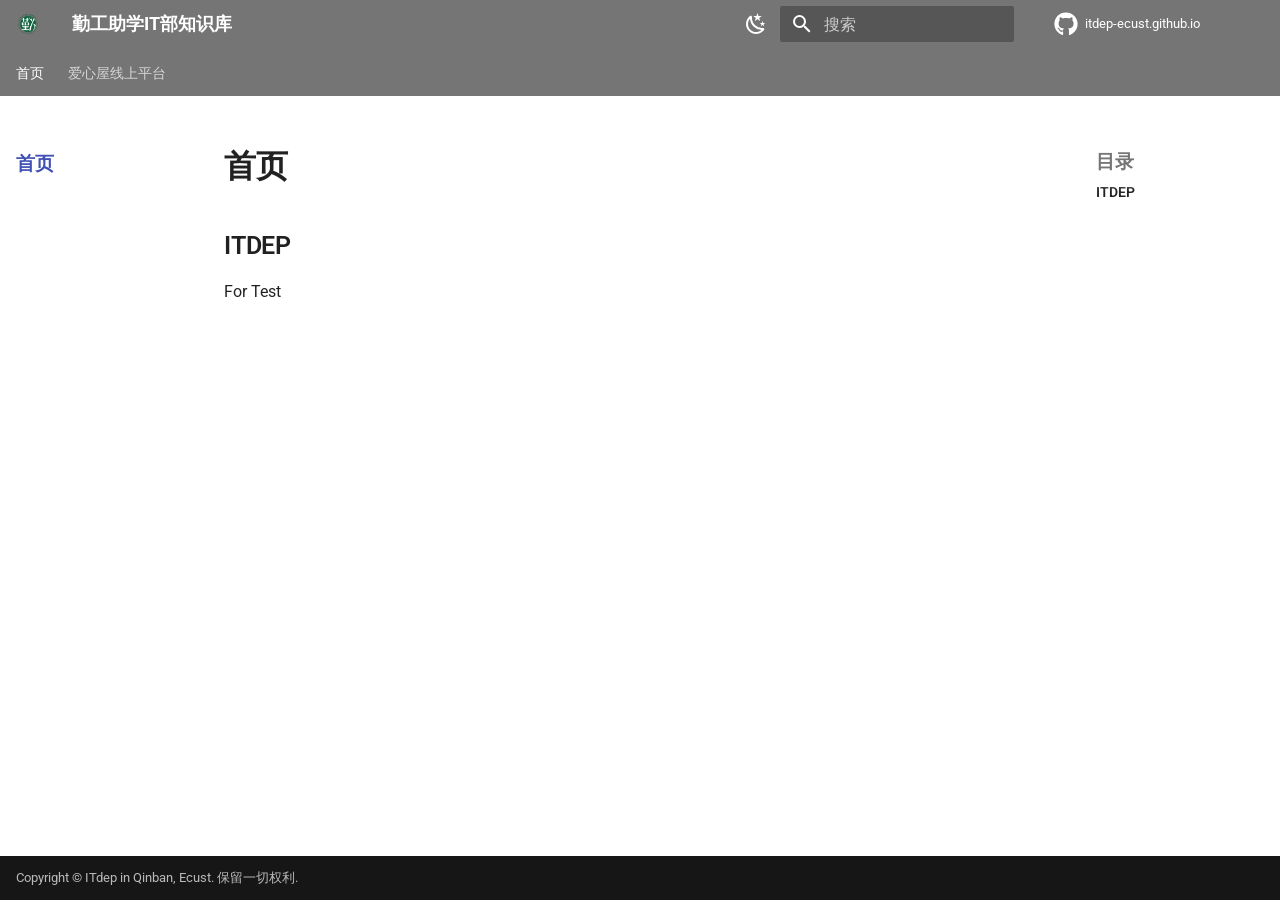
==== commit bf5f66df: "deploy: 8999ead41b207e26045b58c0c7b708f02f8b937e" ====
--- a/index.html
+++ b/index.html
@@ -12,7 +12,7 @@
       
       
       
-        <link rel="next" href="%E7%88%B1%E5%BF%83%E5%B1%8B%E7%BA%BF%E4%B8%8A%E5%B9%B3%E5%8F%B0/maintenance/readme/">
+        <link rel="next" href="%E7%88%B1%E5%BF%83%E5%B1%8B%E7%BA%BF%E4%B8%8A%E5%B9%B3%E5%8F%B0/">
       
       
         
@@ -260,7 +260,7 @@
     
     
       <li class="md-tabs__item">
-        <a href="%E7%88%B1%E5%BF%83%E5%B1%8B%E7%BA%BF%E4%B8%8A%E5%B9%B3%E5%8F%B0/maintenance/readme/" class="md-tabs__link">
+        <a href="%E7%88%B1%E5%BF%83%E5%B1%8B%E7%BA%BF%E4%B8%8A%E5%B9%B3%E5%8F%B0/" class="md-tabs__link">
           
   
   
@@ -456,6 +456,34 @@
   
   
     <li class="md-nav__item">
+      <a href="%E7%88%B1%E5%BF%83%E5%B1%8B%E7%BA%BF%E4%B8%8A%E5%B9%B3%E5%8F%B0/" class="md-nav__link">
+        
+  
+  
+  <span class="md-ellipsis">
+    
+  
+    首页
+  
+
+    
+  </span>
+  
+  
+
+      </a>
+    </li>
+  
+
+              
+            
+              
+                
+  
+  
+  
+  
+    <li class="md-nav__item">
       <a href="%E7%88%B1%E5%BF%83%E5%B1%8B%E7%BA%BF%E4%B8%8A%E5%B9%B3%E5%8F%B0/maintenance/readme/" class="md-nav__link">
         
   
@@ -632,6 +660,8 @@
     
       <script src="assets/javascripts/bundle.79ae519e.min.js"></script>
       
+        <script src="asserts/js/extra.js"></script>
+      
     
   </body>
 </html>
--- a/asserts/css/extra.css
+++ b/asserts/css/extra.css
@@ -27,6 +27,11 @@
   .md-sidebar--secondary {
     width: 10rem;
   }
+}
+
+/* 目录样式 */
+.md-nav--secondary .md-nav__link {
+  color: var(--md-default-fg-color); /* 使用主要文字颜色 */
 }
 
 /* 默认是 1220px，适当放宽 */
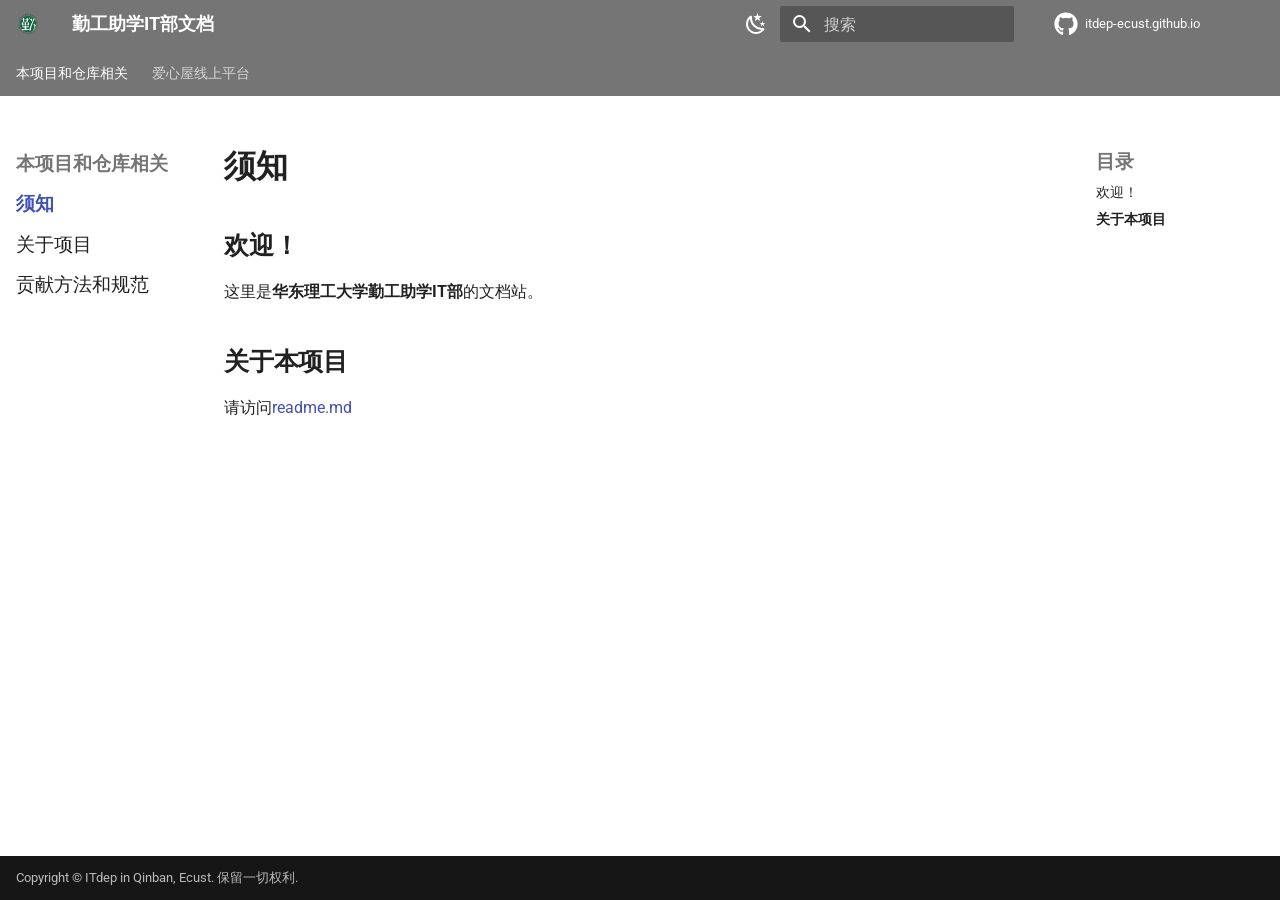
==== commit 2e09467c: "deploy: 7329cc2704482d8d93ef1634d7569575a2c65cb0" ====
--- a/index.html
+++ b/index.html
@@ -12,7 +12,7 @@
       
       
       
-        <link rel="next" href="%E7%88%B1%E5%BF%83%E5%B1%8B%E7%BA%BF%E4%B8%8A%E5%B9%B3%E5%8F%B0/">
+        <link rel="next" href="readme/">
       
       
         
@@ -23,7 +23,7 @@
     
     
       
-        <title>勤工助学IT部知识库</title>
+        <title>须知 - 勤工助学IT部文档</title>
       
     
     
@@ -91,7 +91,7 @@
     <div data-md-component="skip">
       
         
-        <a href="#itdep" class="md-skip">
+        <a href="#_1" class="md-skip">
           跳转至
         </a>
       
@@ -105,7 +105,7 @@
 
 <header class="md-header" data-md-component="header">
   <nav class="md-header__inner md-grid" aria-label="页眉">
-    <a href="." title="勤工助学IT部知识库" class="md-header__button md-logo" aria-label="勤工助学IT部知识库" data-md-component="logo">
+    <a href="." title="勤工助学IT部文档" class="md-header__button md-logo" aria-label="勤工助学IT部文档" data-md-component="logo">
       
   <img src="asserts/images/qzzxLogo-L.jpg" alt="logo">
 
@@ -118,13 +118,13 @@
       <div class="md-header__ellipsis">
         <div class="md-header__topic">
           <span class="md-ellipsis">
-            勤工助学IT部知识库
+            勤工助学IT部文档
           </span>
         </div>
         <div class="md-header__topic" data-md-component="header-topic">
           <span class="md-ellipsis">
             
-              首页
+              须知
             
           </span>
         </div>
@@ -238,17 +238,18 @@
     
   
   
-    <li class="md-tabs__item md-tabs__item--active">
-      <a href="." class="md-tabs__link">
-        
-  
-  
-    
-  
-  首页
-
-      </a>
-    </li>
+    
+    
+      <li class="md-tabs__item md-tabs__item--active">
+        <a href="." class="md-tabs__link">
+          
+  
+  
+  本项目和仓库相关
+
+        </a>
+      </li>
+    
   
 
       
@@ -294,12 +295,12 @@
 
 <nav class="md-nav md-nav--primary md-nav--lifted" aria-label="导航栏" data-md-level="0">
   <label class="md-nav__title" for="__drawer">
-    <a href="." title="勤工助学IT部知识库" class="md-nav__button md-logo" aria-label="勤工助学IT部知识库" data-md-component="logo">
+    <a href="." title="勤工助学IT部文档" class="md-nav__button md-logo" aria-label="勤工助学IT部文档" data-md-component="logo">
       
   <img src="asserts/images/qzzxLogo-L.jpg" alt="logo">
 
     </a>
-    勤工助学IT部知识库
+    勤工助学IT部文档
   </label>
   
     <div class="md-nav__source">
@@ -324,6 +325,63 @@
   
   
   
+    
+    
+    
+    
+      
+        
+        
+      
+      
+        
+      
+    
+    
+    <li class="md-nav__item md-nav__item--active md-nav__item--section md-nav__item--nested">
+      
+        
+        
+        <input class="md-nav__toggle md-toggle " type="checkbox" id="__nav_1" checked>
+        
+          
+          <label class="md-nav__link" for="__nav_1" id="__nav_1_label" tabindex="">
+            
+  
+  
+  <span class="md-ellipsis">
+    
+  
+    本项目和仓库相关
+  
+
+    
+  </span>
+  
+  
+
+            <span class="md-nav__icon md-icon"></span>
+          </label>
+        
+        <nav class="md-nav" data-md-level="1" aria-labelledby="__nav_1_label" aria-expanded="true">
+          <label class="md-nav__title" for="__nav_1">
+            <span class="md-nav__icon md-icon"></span>
+            
+  
+    本项目和仓库相关
+  
+
+          </label>
+          <ul class="md-nav__list" data-md-scrollfix>
+            
+              
+                
+  
+  
+    
+  
+  
+  
     <li class="md-nav__item md-nav__item--active">
       
       <input class="md-nav__toggle md-toggle" type="checkbox" id="__toc">
@@ -337,7 +395,7 @@
   <span class="md-ellipsis">
     
   
-    首页
+    须知
   
 
     
@@ -355,7 +413,7 @@
   <span class="md-ellipsis">
     
   
-    首页
+    须知
   
 
     
@@ -379,19 +437,94 @@
     <ul class="md-nav__list" data-md-component="toc" data-md-scrollfix>
       
         <li class="md-nav__item">
-  <a href="#itdep" class="md-nav__link">
+  <a href="#_1" class="md-nav__link">
     <span class="md-ellipsis">
       
-        ITDEP
+        欢迎！
       
     </span>
   </a>
   
 </li>
       
+        <li class="md-nav__item">
+  <a href="#_2" class="md-nav__link">
+    <span class="md-ellipsis">
+      
+        关于本项目
+      
+    </span>
+  </a>
+  
+</li>
+      
     </ul>
   
 </nav>
+      
+    </li>
+  
+
+              
+            
+              
+                
+  
+  
+  
+  
+    <li class="md-nav__item">
+      <a href="readme/" class="md-nav__link">
+        
+  
+  
+  <span class="md-ellipsis">
+    
+  
+    关于项目
+  
+
+    
+  </span>
+  
+  
+
+      </a>
+    </li>
+  
+
+              
+            
+              
+                
+  
+  
+  
+  
+    <li class="md-nav__item">
+      <a href="%E6%9C%AC%E9%A1%B9%E7%9B%AE%E5%92%8C%E4%BB%93%E5%BA%93%E7%9B%B8%E5%85%B3/%E8%B4%A1%E7%8C%AE%E6%96%B9%E6%B3%95%E5%92%8C%E8%A7%84%E8%8C%83/" class="md-nav__link">
+        
+  
+  
+  <span class="md-ellipsis">
+    
+  
+    贡献方法和规范
+  
+
+    
+  </span>
+  
+  
+
+      </a>
+    </li>
+  
+
+              
+            
+          </ul>
+        </nav>
       
     </li>
   
@@ -463,7 +596,7 @@
   <span class="md-ellipsis">
     
   
-    首页
+    关于爱心屋
   
 
     
@@ -491,7 +624,7 @@
   <span class="md-ellipsis">
     
   
-    维护
+    爱心屋维护
   
 
     
@@ -519,7 +652,7 @@
   <span class="md-ellipsis">
     
   
-    部署
+    爱心屋部署
   
 
     
@@ -565,10 +698,21 @@
     <ul class="md-nav__list" data-md-component="toc" data-md-scrollfix>
       
         <li class="md-nav__item">
-  <a href="#itdep" class="md-nav__link">
+  <a href="#_1" class="md-nav__link">
     <span class="md-ellipsis">
       
-        ITDEP
+        欢迎！
+      
+    </span>
+  </a>
+  
+</li>
+      
+        <li class="md-nav__item">
+  <a href="#_2" class="md-nav__link">
+    <span class="md-ellipsis">
+      
+        关于本项目
       
     </span>
   </a>
@@ -595,10 +739,12 @@
   
 
 
-  <h1>首页</h1>
-
-<h2 id="itdep">ITDEP<a class="headerlink" href="#itdep" title="Permanent link">&para;</a></h2>
-<p>For Test</p>
+  <h1>须知</h1>
+
+<h2 id="_1">欢迎！<a class="headerlink" href="#_1" title="Permanent link">&para;</a></h2>
+<p>这里是<strong>华东理工大学勤工助学IT部</strong>的文档站。</p>
+<h2 id="_2">关于本项目<a class="headerlink" href="#_2" title="Permanent link">&para;</a></h2>
+<p>请访问<a href="readme/">readme.md</a></p>
 
 
 
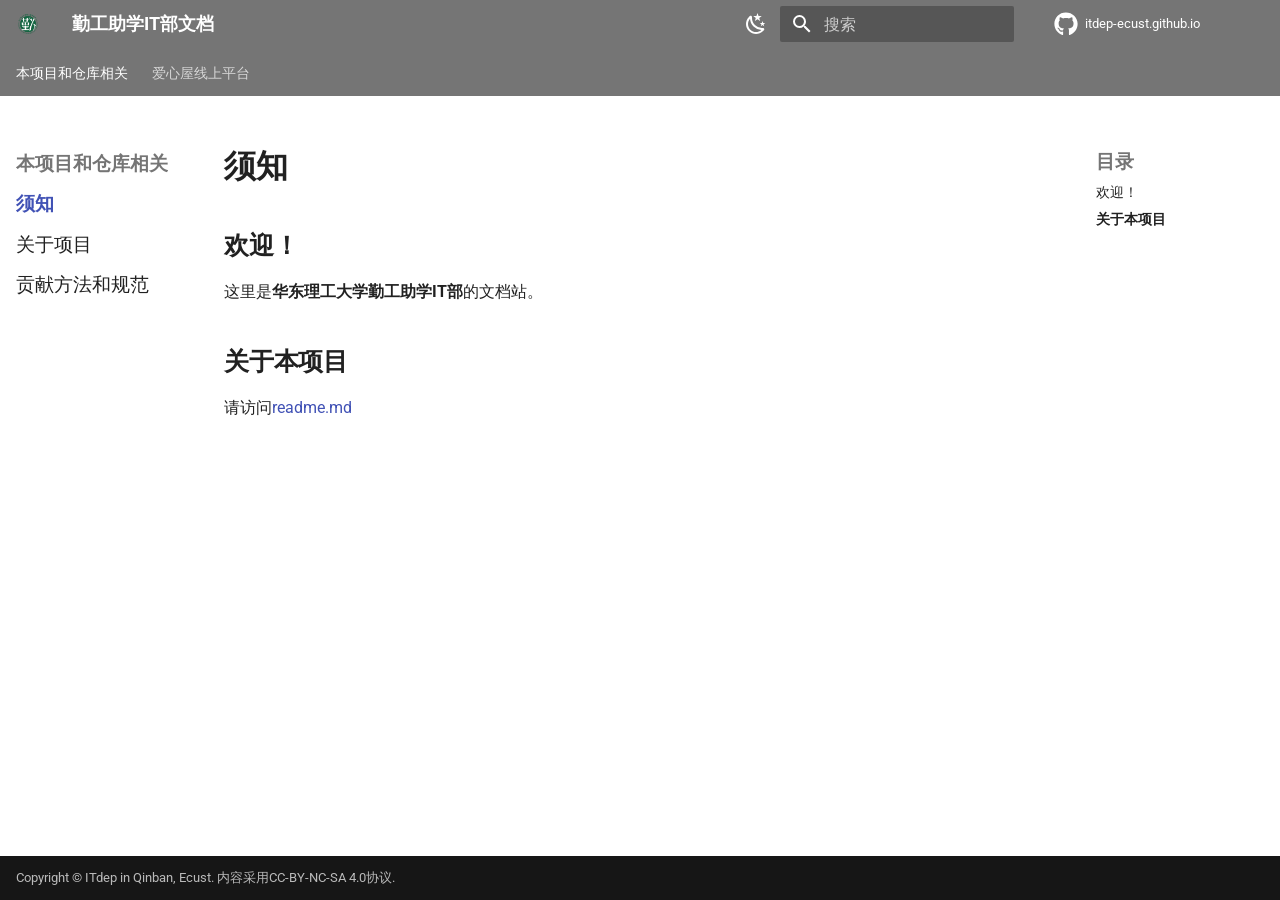
==== commit 85765792: "deploy: a1b7fb1e6af6cc5247b33aa00f754f0b0b7aecb6" ====
--- a/index.html
+++ b/index.html
@@ -782,7 +782,7 @@
       <div class="md-copyright">
   
     <div class="md-copyright__highlight">
-      Copyright &copy; ITdep in Qinban, Ecust. 保留一切权利.
+      Copyright &copy; ITdep in Qinban, Ecust. 内容采用CC-BY-NC-SA 4.0协议.
     </div>
   
   
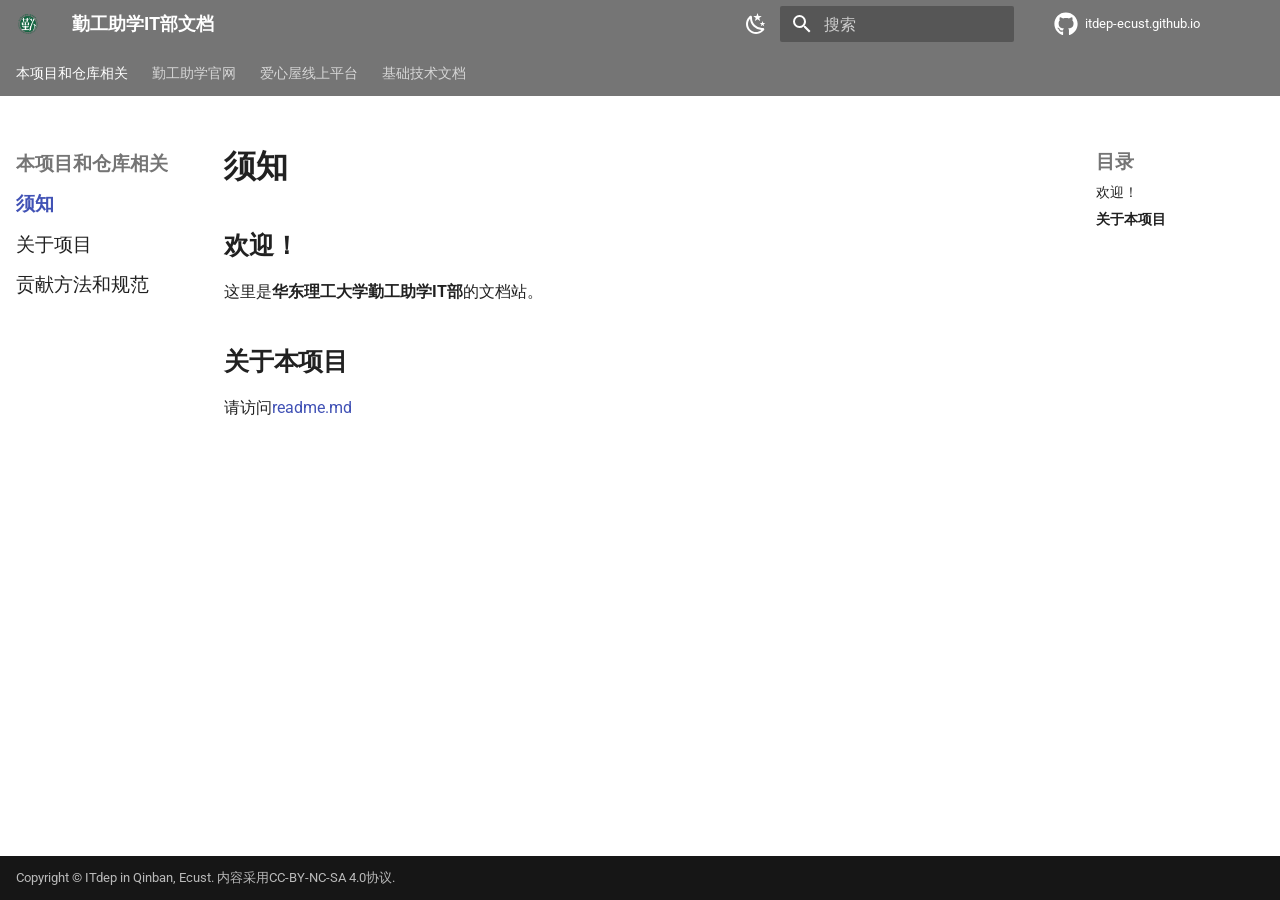
==== commit 1ecfc9e0: "deploy: fc3cbb335e98ad4da00ad099dc3ec7f78df8f63a" ====
--- a/index.html
+++ b/index.html
@@ -261,11 +261,51 @@
     
     
       <li class="md-tabs__item">
+        <a href="%E5%8B%A4%E5%B7%A5%E5%8A%A9%E5%AD%A6%E5%AE%98%E7%BD%91/" class="md-tabs__link">
+          
+  
+  
+  勤工助学官网
+
+        </a>
+      </li>
+    
+  
+
+      
+        
+  
+  
+  
+  
+    
+    
+      <li class="md-tabs__item">
         <a href="%E7%88%B1%E5%BF%83%E5%B1%8B%E7%BA%BF%E4%B8%8A%E5%B9%B3%E5%8F%B0/" class="md-tabs__link">
           
   
   
   爱心屋线上平台
+
+        </a>
+      </li>
+    
+  
+
+      
+        
+  
+  
+  
+  
+    
+    
+      <li class="md-tabs__item">
+        <a href="%E5%9F%BA%E7%A1%80%E6%8A%80%E6%9C%AF%E6%96%87%E6%A1%A3/" class="md-tabs__link">
+          
+  
+  
+  基础技术文档
 
         </a>
       </li>
@@ -560,7 +600,7 @@
   <span class="md-ellipsis">
     
   
-    爱心屋线上平台
+    勤工助学官网
   
 
     
@@ -576,7 +616,7 @@
             <span class="md-nav__icon md-icon"></span>
             
   
-    爱心屋线上平台
+    勤工助学官网
   
 
           </label>
@@ -589,6 +629,93 @@
   
   
     <li class="md-nav__item">
+      <a href="%E5%8B%A4%E5%B7%A5%E5%8A%A9%E5%AD%A6%E5%AE%98%E7%BD%91/" class="md-nav__link">
+        
+  
+  
+  <span class="md-ellipsis">
+    
+  
+    关于官网
+  
+
+    
+  </span>
+  
+  
+
+      </a>
+    </li>
+  
+
+              
+            
+          </ul>
+        </nav>
+      
+    </li>
+  
+
+    
+      
+      
+  
+  
+  
+  
+    
+    
+    
+    
+      
+      
+        
+      
+    
+    
+    <li class="md-nav__item md-nav__item--nested">
+      
+        
+        
+        <input class="md-nav__toggle md-toggle " type="checkbox" id="__nav_3" >
+        
+          
+          <label class="md-nav__link" for="__nav_3" id="__nav_3_label" tabindex="0">
+            
+  
+  
+  <span class="md-ellipsis">
+    
+  
+    爱心屋线上平台
+  
+
+    
+  </span>
+  
+  
+
+            <span class="md-nav__icon md-icon"></span>
+          </label>
+        
+        <nav class="md-nav" data-md-level="1" aria-labelledby="__nav_3_label" aria-expanded="false">
+          <label class="md-nav__title" for="__nav_3">
+            <span class="md-nav__icon md-icon"></span>
+            
+  
+    爱心屋线上平台
+  
+
+          </label>
+          <ul class="md-nav__list" data-md-scrollfix>
+            
+              
+                
+  
+  
+  
+  
+    <li class="md-nav__item">
       <a href="%E7%88%B1%E5%BF%83%E5%B1%8B%E7%BA%BF%E4%B8%8A%E5%B9%B3%E5%8F%B0/" class="md-nav__link">
         
   
@@ -653,6 +780,93 @@
     
   
     爱心屋部署
+  
+
+    
+  </span>
+  
+  
+
+      </a>
+    </li>
+  
+
+              
+            
+          </ul>
+        </nav>
+      
+    </li>
+  
+
+    
+      
+      
+  
+  
+  
+  
+    
+    
+    
+    
+      
+      
+        
+      
+    
+    
+    <li class="md-nav__item md-nav__item--nested">
+      
+        
+        
+        <input class="md-nav__toggle md-toggle " type="checkbox" id="__nav_4" >
+        
+          
+          <label class="md-nav__link" for="__nav_4" id="__nav_4_label" tabindex="0">
+            
+  
+  
+  <span class="md-ellipsis">
+    
+  
+    基础技术文档
+  
+
+    
+  </span>
+  
+  
+
+            <span class="md-nav__icon md-icon"></span>
+          </label>
+        
+        <nav class="md-nav" data-md-level="1" aria-labelledby="__nav_4_label" aria-expanded="false">
+          <label class="md-nav__title" for="__nav_4">
+            <span class="md-nav__icon md-icon"></span>
+            
+  
+    基础技术文档
+  
+
+          </label>
+          <ul class="md-nav__list" data-md-scrollfix>
+            
+              
+                
+  
+  
+  
+  
+    <li class="md-nav__item">
+      <a href="%E5%9F%BA%E7%A1%80%E6%8A%80%E6%9C%AF%E6%96%87%E6%A1%A3/" class="md-nav__link">
+        
+  
+  
+  <span class="md-ellipsis">
+    
+  
+    关于基础技术文档
   
 
     
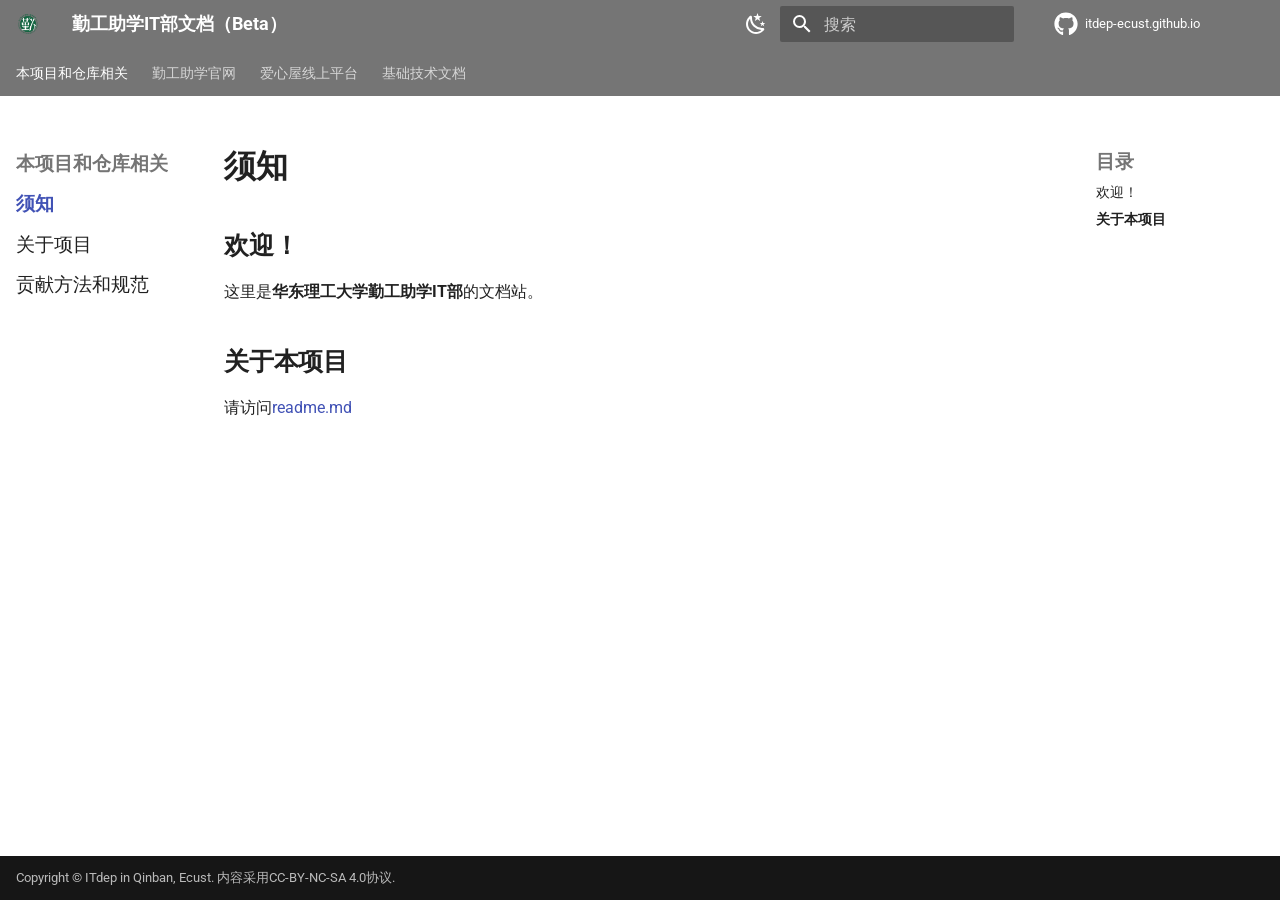
==== commit 072c9b99: "deploy: dcc6805c6c0d1724af2ff0bd036ac52ba0bac827" ====
--- a/index.html
+++ b/index.html
@@ -23,7 +23,7 @@
     
     
       
-        <title>须知 - 勤工助学IT部文档</title>
+        <title>须知 - 勤工助学IT部文档（Beta）</title>
       
     
     
@@ -105,7 +105,7 @@
 
 <header class="md-header" data-md-component="header">
   <nav class="md-header__inner md-grid" aria-label="页眉">
-    <a href="." title="勤工助学IT部文档" class="md-header__button md-logo" aria-label="勤工助学IT部文档" data-md-component="logo">
+    <a href="." title="勤工助学IT部文档（Beta）" class="md-header__button md-logo" aria-label="勤工助学IT部文档（Beta）" data-md-component="logo">
       
   <img src="asserts/images/qzzxLogo-L.jpg" alt="logo">
 
@@ -118,7 +118,7 @@
       <div class="md-header__ellipsis">
         <div class="md-header__topic">
           <span class="md-ellipsis">
-            勤工助学IT部文档
+            勤工助学IT部文档（Beta）
           </span>
         </div>
         <div class="md-header__topic" data-md-component="header-topic">
@@ -335,12 +335,12 @@
 
 <nav class="md-nav md-nav--primary md-nav--lifted" aria-label="导航栏" data-md-level="0">
   <label class="md-nav__title" for="__drawer">
-    <a href="." title="勤工助学IT部文档" class="md-nav__button md-logo" aria-label="勤工助学IT部文档" data-md-component="logo">
+    <a href="." title="勤工助学IT部文档（Beta）" class="md-nav__button md-logo" aria-label="勤工助学IT部文档（Beta）" data-md-component="logo">
       
   <img src="asserts/images/qzzxLogo-L.jpg" alt="logo">
 
     </a>
-    勤工助学IT部文档
+    勤工助学IT部文档（Beta）
   </label>
   
     <div class="md-nav__source">
